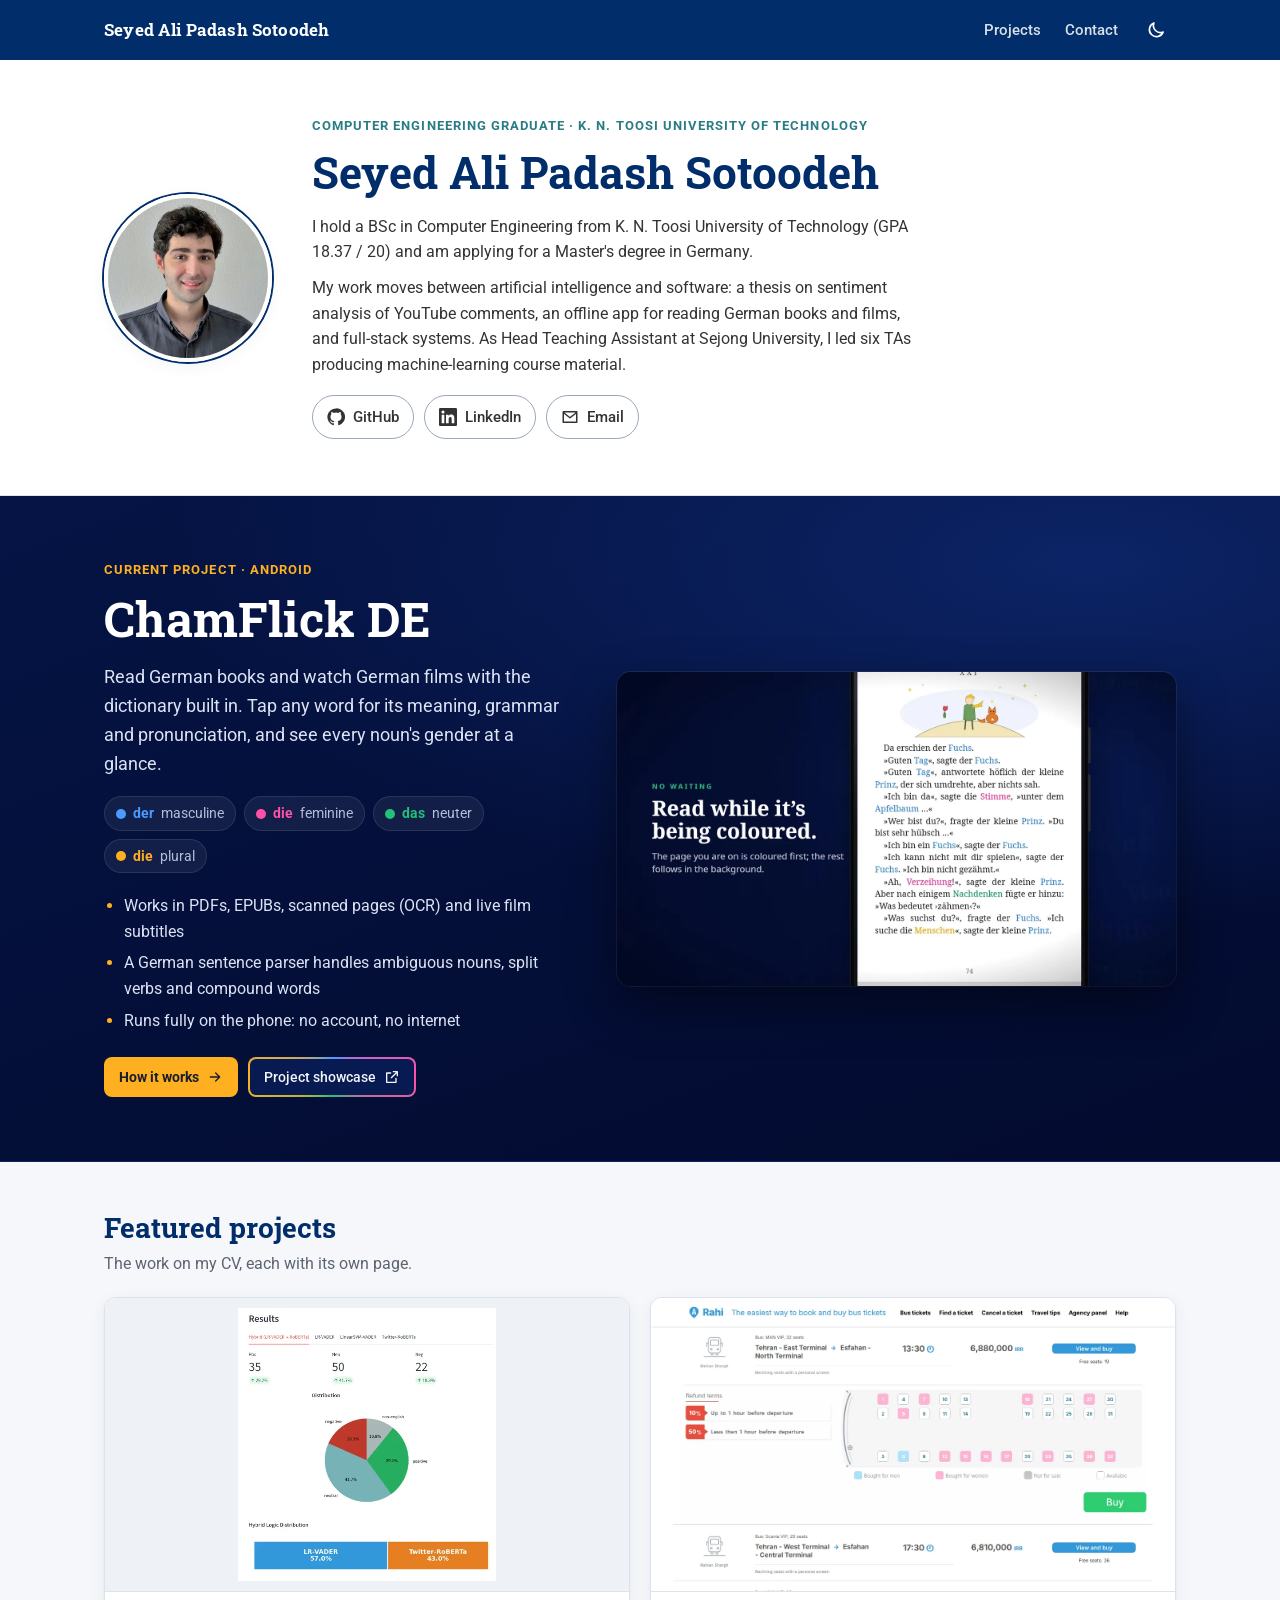
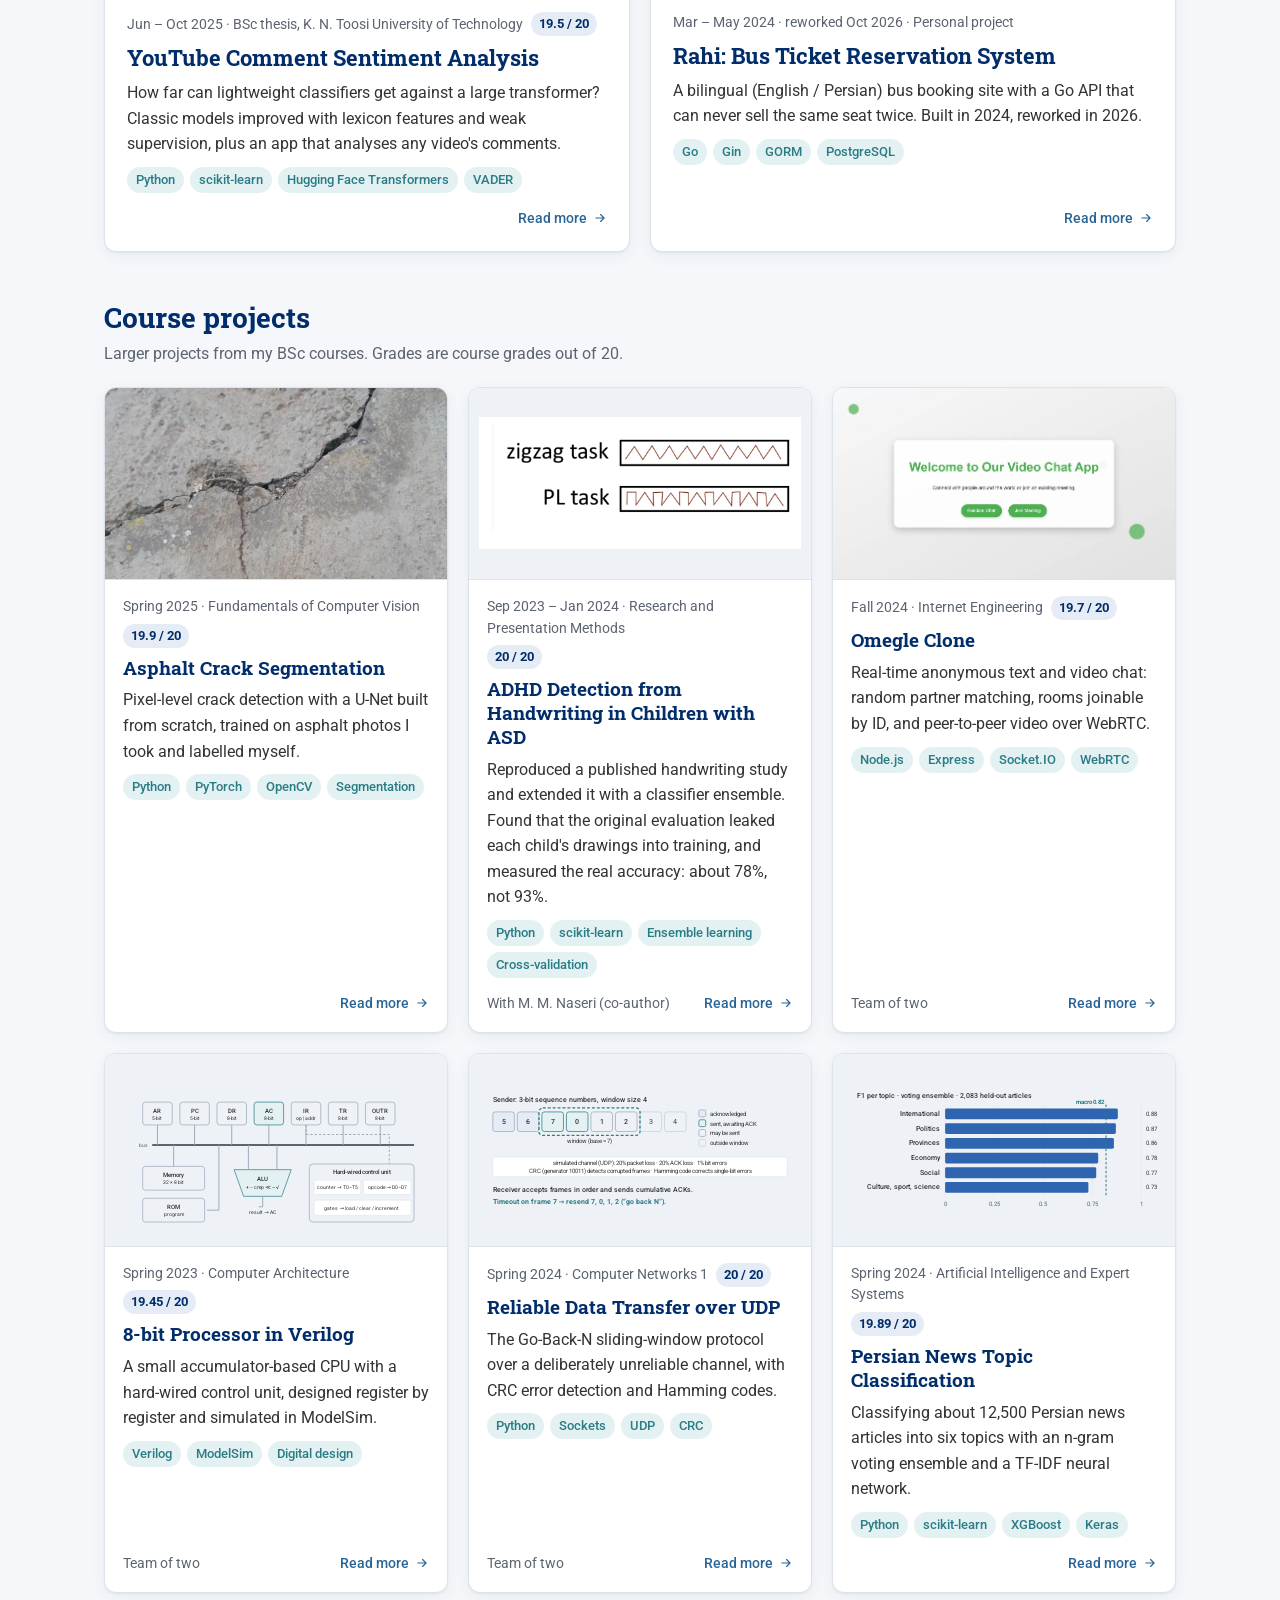
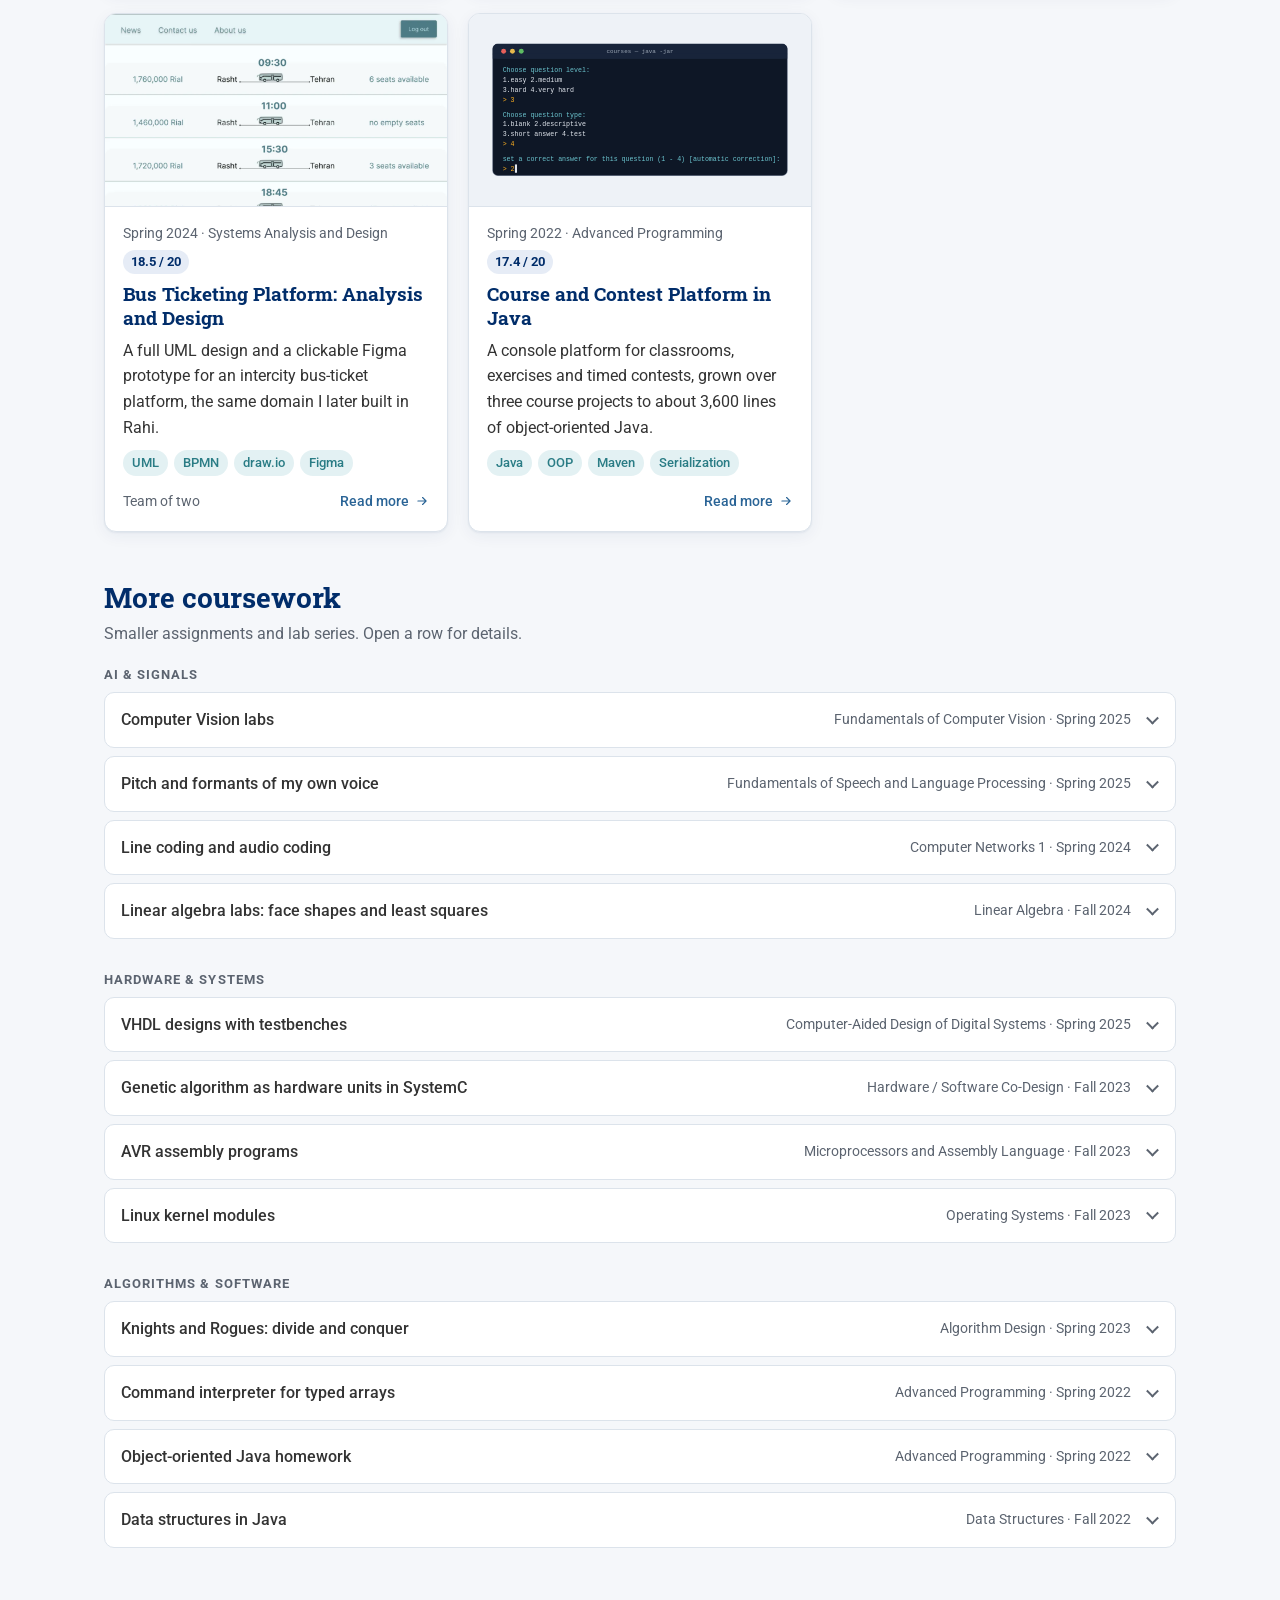
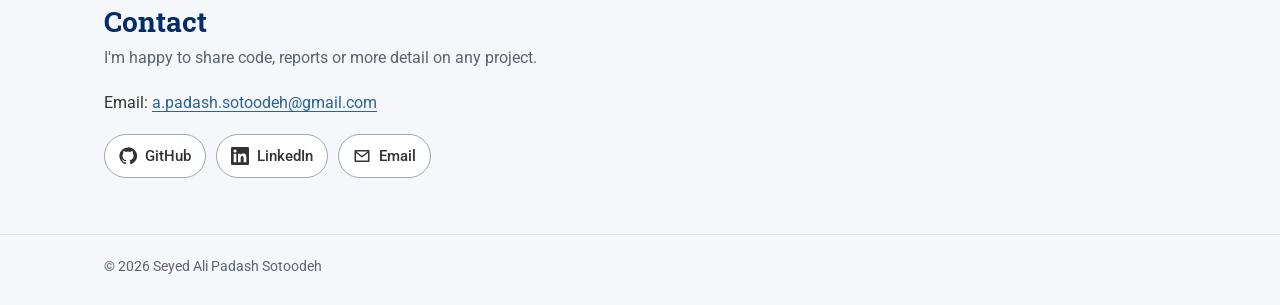
==== index.html @ 2b4bd5b7 "Silk showcase button; no grades in coursework list" ====
<!doctype html>
<html lang="en">
<head>
<meta charset="utf-8">
<meta name="viewport" content="width=device-width, initial-scale=1">
<title>Seyed Ali Padash Sotoodeh · Projects</title>
<meta name="description" content="Projects of Seyed Ali Padash Sotoodeh, Computer Engineering graduate of K. N. Toosi University of Technology: machine learning, NLP, computer vision, software and hardware design.">
<meta name="author" content="Seyed Ali Padash Sotoodeh">
<meta property="og:title" content="Seyed Ali Padash Sotoodeh · Projects">
<meta property="og:description" content="Projects of Seyed Ali Padash Sotoodeh, Computer Engineering graduate of K. N. Toosi University of Technology: machine learning, NLP, computer vision, software and hardware design.">
<meta property="og:type" content="website">
<meta property="og:url" content="https://ali-padash.github.io/">
<link rel="canonical" href="https://ali-padash.github.io/">
<link rel="icon" href="data:image/svg+xml,%3Csvg xmlns='http://www.w3.org/2000/svg' viewBox='0 0 64 64'%3E%3Crect width='64' height='64' rx='14' fill='%23012D6A'/%3E%3Ctext x='32' y='42' font-family='Georgia,serif' font-size='28' font-weight='700' fill='white' text-anchor='middle'%3EAP%3C/text%3E%3C/svg%3E">
<meta name="color-scheme" content="light dark">
<script>try{var t=localStorage.getItem('theme');if(t==='light'||t==='dark')document.documentElement.dataset.theme=t;}catch(e){}</script>
<link rel="preconnect" href="https://fonts.googleapis.com">
<link rel="preconnect" href="https://fonts.gstatic.com" crossorigin>
<link rel="stylesheet" href="https://fonts.googleapis.com/css2?family=Roboto:ital,wght@0,400;0,500;0,700;1,400&family=Roboto+Slab:wght@500;700&display=swap">
<link rel="stylesheet" href="style.css">
</head>
<body>
<a class="skip" href="#main">Skip to content</a><header class="topbar">
  <div class="wrap topbar-inner">
    <a class="brand" href="index.html"><span class="brand-full">Seyed Ali Padash Sotoodeh</span><span class="brand-short">Padash Sotoodeh</span></a>
    <nav class="topnav" aria-label="Main">
      <a href="index.html#projects">Projects</a>
      <a href="index.html#contact">Contact</a>
    </nav>
    <button class="theme-toggle" type="button" aria-label="Switch between light and dark theme"><svg class="i-sun" viewBox="0 0 24 24" aria-hidden="true"><g fill="none" stroke="currentColor" stroke-width="2" stroke-linecap="round"><circle cx="12" cy="12" r="4.5"/><path d="M12 1.5v2.5M12 20v2.5M4.6 4.6l1.8 1.8M17.6 17.6l1.8 1.8M1.5 12H4M20 12h2.5M4.6 19.4l1.8-1.8M17.6 6.4l1.8-1.8"/></g></svg><svg class="i-moon" viewBox="0 0 24 24" aria-hidden="true"><path fill="none" stroke="currentColor" stroke-width="2" stroke-linejoin="round" d="M20.5 14.5A8.5 8.5 0 0 1 9.5 3.5a8.5 8.5 0 1 0 11 11Z"/></svg></button>
    
  </div>
</header>
<main id="main">
  <section class="intro">
    <div class="wrap intro-inner">
      <img class="avatar" src="img/photo.webp" alt="Portrait of Seyed Ali Padash Sotoodeh" width="168" height="168">
      <div class="intro-text">
        <p class="eyebrow">Computer Engineering graduate · K. N. Toosi University of Technology</p>
        <h1>Seyed Ali Padash Sotoodeh</h1>
        <div class="about"><p>I hold a BSc in Computer Engineering from K. N. Toosi University of Technology (GPA 18.37 / 20) and am applying for a Master's degree in Germany.</p><p>My work moves between artificial intelligence and software: a thesis on sentiment analysis of YouTube comments, an offline app for reading German books and films, and full-stack systems. As Head Teaching Assistant at Sejong University, I led six TAs producing machine-learning course material.</p></div>
        <ul class="links">
        <li><a href="https://github.com/ali-padash" rel="me"><svg viewBox="0 0 24 24" aria-hidden="true"><path fill="currentColor" d="M12 .5a11.5 11.5 0 0 0-3.64 22.41c.58.1.79-.25.79-.56v-2c-3.2.7-3.88-1.37-3.88-1.37-.53-1.33-1.28-1.69-1.28-1.69-1.05-.71.08-.7.08-.7 1.16.08 1.77 1.19 1.77 1.19 1.03 1.77 2.7 1.26 3.36.96.1-.75.4-1.26.73-1.55-2.56-.29-5.25-1.28-5.25-5.68 0-1.26.45-2.28 1.19-3.09-.12-.29-.52-1.46.11-3.05 0 0 .97-.31 3.17 1.18a11 11 0 0 1 5.77 0c2.2-1.49 3.17-1.18 3.17-1.18.63 1.59.23 2.76.11 3.05.74.81 1.19 1.83 1.19 3.09 0 4.41-2.7 5.38-5.27 5.67.41.36.78 1.06.78 2.14v3.17c0 .31.21.67.8.56A11.5 11.5 0 0 0 12 .5Z"/></svg><span>GitHub</span></a></li>
        <li><a href="https://www.linkedin.com/in/alipadash/" rel="me"><svg viewBox="0 0 24 24" aria-hidden="true"><path fill="currentColor" d="M20.45 20.45h-3.56v-5.57c0-1.33-.02-3.04-1.85-3.04-1.86 0-2.14 1.45-2.14 2.94v5.67H9.34V9h3.42v1.56h.05c.48-.9 1.64-1.85 3.37-1.85 3.6 0 4.27 2.37 4.27 5.46v6.28ZM5.34 7.43a2.06 2.06 0 1 1 0-4.13 2.06 2.06 0 0 1 0 4.13ZM7.12 20.45H3.56V9h3.56v11.45ZM22.22 0H1.77C.79 0 0 .77 0 1.73v20.54C0 23.23.79 24 1.77 24h20.45c.98 0 1.78-.77 1.78-1.73V1.73C24 .77 23.2 0 22.22 0Z"/></svg><span>LinkedIn</span></a></li>
        <li><a class="js-email" href="#contact" data-u="a.padash.sotoodeh" data-d="gmail.com"><svg viewBox="0 0 24 24" aria-hidden="true"><path fill="none" stroke="currentColor" stroke-width="2" stroke-linecap="round" stroke-linejoin="round" d="M3 5h18v14H3z M3 6l9 7 9-7"/></svg><span>Email</span></a></li>
      </ul>
      </div>
    </div>
  </section>

  <section id="projects" class="spotlight" aria-labelledby="spotlight-title">
    <div class="wrap spotlight-inner">
      <div class="spotlight-text">
        <p class="eyebrow">Current project · Android</p>
        <h2 id="spotlight-title">ChamFlick DE</h2>
        <p class="spotlight-pitch">Read German books and watch German films with the dictionary built in. Tap any word for its meaning, grammar and pronunciation, and see every noun's gender at a glance.</p>
        <ul class="gender-legend" aria-label="Noun colours"><li class="g-0"><span class="g-dot"></span><b>der</b> masculine</li><li class="g-1"><span class="g-dot"></span><b>die</b> feminine</li><li class="g-2"><span class="g-dot"></span><b>das</b> neuter</li><li class="g-3"><span class="g-dot"></span><b>die</b> plural</li></ul>
        <ul class="spotlight-points"><li>Works in PDFs, EPUBs, scanned pages (OCR) and live film subtitles</li><li>A German sentence parser handles ambiguous nouns, split verbs and compound words</li><li>Runs fully on the phone: no account, no internet</li></ul>
        <div class="spotlight-actions">
          <a class="btn btn-primary" href="projects/chamflick.html">How it works <svg viewBox="0 0 24 24" aria-hidden="true"><path fill="none" stroke="currentColor" stroke-width="2" stroke-linecap="round" stroke-linejoin="round" d="M5 12h14m-6-6 6 6-6 6"/></svg></a>
          <a class="btn btn-silk" href="https://ali-padash.github.io/chamflick-showcase/" target="_blank" rel="noopener">Project showcase <svg viewBox="0 0 24 24" aria-hidden="true"><path fill="none" stroke="currentColor" stroke-width="2" stroke-linecap="round" stroke-linejoin="round" d="M14 4h6v6m0-6-9 9M18 14v6H4V6h6"/></svg></a>
        </div>
      </div>
      <a class="spotlight-media" href="projects/chamflick.html" tabindex="-1" aria-hidden="true">
        <img src="img/chamflick/reading.webp" alt="A page of Der kleine Prinz with its nouns in blue, pink, green and orange" width="1400" height="788" decoding="async">
      </a>
    </div>
  </section>

  <section class="wrap section">
    <header class="section-head">
      <h2>Featured projects</h2>
      <p>The work on my CV, each with its own page.</p>
    </header>
    <div class="grid grid-t1"><article class="card card-t1">
  <a class="card-link" href="projects/thesis-sentiment.html" aria-label="YouTube Comment Sentiment Analysis: read more"></a>
  <div class="card-media media-contain"><img src="img/thesis-sentiment/output3.webp" alt="Results tab of the app with sentiment counts and a pie chart of the distribution" loading="lazy" decoding="async"></div>
  <div class="card-body">
    <p class="card-meta">Jun – Oct 2025 · BSc thesis, K. N. Toosi University of Technology <span class="grade" title="Thesis grade">19.5 / 20</span></p>
    <h3 class="card-title">YouTube Comment Sentiment Analysis</h3>
    <p class="card-summary">How far can lightweight classifiers get against a large transformer? Classic models improved with lexicon features and weak supervision, plus an app that analyses any video's comments.</p>
    <ul class="tags"><li>Python</li><li>scikit-learn</li><li>Hugging Face Transformers</li><li>VADER</li></ul>
    <p class="card-foot"><span class="more">Read more <svg viewBox="0 0 24 24" aria-hidden="true"><path fill="none" stroke="currentColor" stroke-width="2" stroke-linecap="round" stroke-linejoin="round" d="M5 12h14m-6-6 6 6-6 6"/></svg></span></p>
  </div>
</article><article class="card card-t1">
  <a class="card-link" href="projects/rahi.html" aria-label="Rahi: Bus Ticket Reservation System: read more"></a>
  <div class="card-media"><img src="img/rahi/results-en.webp" alt="Search results with the seat map of one trip opened" loading="lazy" decoding="async"></div>
  <div class="card-body">
    <p class="card-meta">Mar – May 2024 · reworked Oct 2026 · Personal project </p>
    <h3 class="card-title">Rahi: Bus Ticket Reservation System</h3>
    <p class="card-summary">A bilingual (English / Persian) bus booking site with a Go API that can never sell the same seat twice. Built in 2024, reworked in 2026.</p>
    <ul class="tags"><li>Go</li><li>Gin</li><li>GORM</li><li>PostgreSQL</li></ul>
    <p class="card-foot"><span class="more">Read more <svg viewBox="0 0 24 24" aria-hidden="true"><path fill="none" stroke="currentColor" stroke-width="2" stroke-linecap="round" stroke-linejoin="round" d="M5 12h14m-6-6 6 6-6 6"/></svg></span></p>
  </div>
</article></div>
  </section>

  <section class="wrap section">
    <header class="section-head">
      <h2>Course projects</h2>
      <p>Larger projects from my BSc courses. Grades are course grades out of 20.</p>
    </header>
    <div class="grid grid-t2"><article class="card card-t2">
  <a class="card-link" href="projects/crack-segmentation.html" aria-label="Asphalt Crack Segmentation: read more"></a>
  <div class="card-media"><img src="img/crack-segmentation/asphalt-3.webp" alt="Photo of a wide crack running across asphalt" loading="lazy" decoding="async" style="object-position:center"></div>
  <div class="card-body">
    <p class="card-meta">Spring 2025 · Fundamentals of Computer Vision <span class="grade" title="Course grade">19.9 / 20</span></p>
    <h3 class="card-title">Asphalt Crack Segmentation</h3>
    <p class="card-summary">Pixel-level crack detection with a U-Net built from scratch, trained on asphalt photos I took and labelled myself.</p>
    <ul class="tags"><li>Python</li><li>PyTorch</li><li>OpenCV</li><li>Segmentation</li></ul>
    <p class="card-foot"><span class="more">Read more <svg viewBox="0 0 24 24" aria-hidden="true"><path fill="none" stroke="currentColor" stroke-width="2" stroke-linecap="round" stroke-linejoin="round" d="M5 12h14m-6-6 6 6-6 6"/></svg></span></p>
  </div>
</article><article class="card card-t2">
  <a class="card-link" href="projects/adhd-handwriting.html" aria-label="ADHD Detection from Handwriting in Children with ASD: read more"></a>
  <div class="card-media media-contain"><img src="img/adhd-handwriting/tasks.webp" alt="Examples of the zigzag task and the periodic-line task" loading="lazy" decoding="async"></div>
  <div class="card-body">
    <p class="card-meta">Sep 2023 – Jan 2024 · Research and Presentation Methods <span class="grade" title="Course grade">20 / 20</span></p>
    <h3 class="card-title">ADHD Detection from Handwriting in Children with ASD</h3>
    <p class="card-summary">Reproduced a published handwriting study and extended it with a classifier ensemble. Found that the original evaluation leaked each child's drawings into training, and measured the real accuracy: about 78%, not 93%.</p>
    <ul class="tags"><li>Python</li><li>scikit-learn</li><li>Ensemble learning</li><li>Cross-validation</li></ul>
    <p class="card-foot"><span class="team">With M. M. Naseri (co-author)</span><span class="more">Read more <svg viewBox="0 0 24 24" aria-hidden="true"><path fill="none" stroke="currentColor" stroke-width="2" stroke-linecap="round" stroke-linejoin="round" d="M5 12h14m-6-6 6 6-6 6"/></svg></span></p>
  </div>
</article><article class="card card-t2">
  <a class="card-link" href="projects/omegle-clone.html" aria-label="Omegle Clone: read more"></a>
  <div class="card-media"><img src="img/omegle-clone/firstlook.webp" alt="Welcome screen of the video chat app with buttons to start or join a meeting" loading="lazy" decoding="async"></div>
  <div class="card-body">
    <p class="card-meta">Fall 2024 · Internet Engineering <span class="grade" title="Course grade">19.7 / 20</span></p>
    <h3 class="card-title">Omegle Clone</h3>
    <p class="card-summary">Real-time anonymous text and video chat: random partner matching, rooms joinable by ID, and peer-to-peer video over WebRTC.</p>
    <ul class="tags"><li>Node.js</li><li>Express</li><li>Socket.IO</li><li>WebRTC</li></ul>
    <p class="card-foot"><span class="team">Team of two</span><span class="more">Read more <svg viewBox="0 0 24 24" aria-hidden="true"><path fill="none" stroke="currentColor" stroke-width="2" stroke-linecap="round" stroke-linejoin="round" d="M5 12h14m-6-6 6 6-6 6"/></svg></span></p>
  </div>
</article><article class="card card-t2">
  <a class="card-link" href="projects/verilog-cpu.html" aria-label="8-bit Processor in Verilog: read more"></a>
  <div class="card-media media-diagram" aria-hidden="true"><svg viewBox="0 0 640 360" xmlns="http://www.w3.org/2000/svg" class="diagram" role="img" aria-labelledby="cpu-t">
  <title id="cpu-t">Datapath of the 8-bit processor: registers on a shared bus, memory and ROM, ALU, and a hard-wired control unit</title>
  <!-- common bus -->
  <line class="d-wire d-strong" x1="60" y1="170" x2="610" y2="170"/>
  <text class="d-small d-muted" x="52" y="174" text-anchor="end">bus</text>
  <!-- registers -->
  <g class="d-regs">
    <rect class="d-box" x="40"  y="80" width="62" height="48" rx="6"/><text class="d-label" x="71"  y="102" text-anchor="middle">AR</text><text class="d-small" x="71"  y="118" text-anchor="middle">5-bit</text>
    <rect class="d-box" x="118" y="80" width="62" height="48" rx="6"/><text class="d-label" x="149" y="102" text-anchor="middle">PC</text><text class="d-small" x="149" y="118" text-anchor="middle">5-bit</text>
    <rect class="d-box" x="196" y="80" width="62" height="48" rx="6"/><text class="d-label" x="227" y="102" text-anchor="middle">DR</text><text class="d-small" x="227" y="118" text-anchor="middle">8-bit</text>
    <rect class="d-box d-accent" x="274" y="80" width="62" height="48" rx="6"/><text class="d-label" x="305" y="102" text-anchor="middle">AC</text><text class="d-small" x="305" y="118" text-anchor="middle">8-bit</text>
    <rect class="d-box" x="352" y="80" width="62" height="48" rx="6"/><text class="d-label" x="383" y="102" text-anchor="middle">IR</text><text class="d-small" x="383" y="118" text-anchor="middle">op | addr</text>
    <rect class="d-box" x="430" y="80" width="62" height="48" rx="6"/><text class="d-label" x="461" y="102" text-anchor="middle">TR</text><text class="d-small" x="461" y="118" text-anchor="middle">8-bit</text>
    <rect class="d-box" x="508" y="80" width="62" height="48" rx="6"/><text class="d-label" x="539" y="102" text-anchor="middle">OUTR</text><text class="d-small" x="539" y="118" text-anchor="middle">8-bit</text>
  </g>
  <g class="d-wire">
    <line x1="71" y1="128" x2="71" y2="170"/><line x1="149" y1="128" x2="149" y2="170"/><line x1="227" y1="128" x2="227" y2="170"/>
    <line x1="305" y1="128" x2="305" y2="170"/><line x1="383" y1="128" x2="383" y2="170"/><line x1="461" y1="128" x2="461" y2="170"/>
    <line x1="539" y1="128" x2="539" y2="170"/>
  </g>
  <!-- memory and ROM -->
  <rect class="d-box" x="40" y="215" width="130" height="50" rx="6"/>
  <text class="d-label" x="105" y="237" text-anchor="middle">Memory</text><text class="d-small" x="105" y="253" text-anchor="middle">32 × 8 bit</text>
  <rect class="d-box" x="40" y="282" width="130" height="50" rx="6"/>
  <text class="d-label" x="105" y="304" text-anchor="middle">ROM</text><text class="d-small" x="105" y="320" text-anchor="middle">program</text>
  <line class="d-wire" x1="105" y1="170" x2="105" y2="215"/>
  <line class="d-wire" x1="175" y1="307" x2="200" y2="307"/><line class="d-wire" x1="200" y1="307" x2="200" y2="170"/>
  <!-- ALU -->
  <path class="d-box d-accent" d="M232 222 h120 l-20 56 h-80 z"/>
  <text class="d-label" x="292" y="246" text-anchor="middle">ALU</text>
  <text class="d-small" x="292" y="262" text-anchor="middle">+ − cmp ≪ ¬ √</text>
  <line class="d-wire" x1="262" y1="170" x2="262" y2="222"/><line class="d-wire" x1="322" y1="170" x2="322" y2="222"/>
  <path class="d-wire" d="M292 278 v22 h-8"/>
  <text class="d-small" x="292" y="316" text-anchor="middle">result → AC</text>
  <!-- control unit -->
  <rect class="d-box" x="390" y="210" width="220" height="122" rx="8"/>
  <text class="d-label" x="500" y="231" text-anchor="middle">Hard-wired control unit</text>
  <rect class="d-chip" x="400" y="244" width="98" height="30" rx="4"/><text class="d-small" x="449" y="263" text-anchor="middle">counter → T0–T5</text>
  <rect class="d-chip" x="504" y="244" width="100" height="30" rx="4"/><text class="d-small" x="554" y="263" text-anchor="middle">opcode → D0–D7</text>
  <rect class="d-chip" x="400" y="286" width="204" height="32" rx="4"/><text class="d-small" x="500" y="306" text-anchor="middle">gates → load / clear / increment</text>
  <line class="d-wire d-dash" x1="383" y1="128" x2="383" y2="148"/><path class="d-wire d-dash" d="M383 148 h175 v62"/>
</svg>
</div>
  <div class="card-body">
    <p class="card-meta">Spring 2023 · Computer Architecture <span class="grade" title="Course grade">19.45 / 20</span></p>
    <h3 class="card-title">8-bit Processor in Verilog</h3>
    <p class="card-summary">A small accumulator-based CPU with a hard-wired control unit, designed register by register and simulated in ModelSim.</p>
    <ul class="tags"><li>Verilog</li><li>ModelSim</li><li>Digital design</li></ul>
    <p class="card-foot"><span class="team">Team of two</span><span class="more">Read more <svg viewBox="0 0 24 24" aria-hidden="true"><path fill="none" stroke="currentColor" stroke-width="2" stroke-linecap="round" stroke-linejoin="round" d="M5 12h14m-6-6 6 6-6 6"/></svg></span></p>
  </div>
</article><article class="card card-t2">
  <a class="card-link" href="projects/go-back-n.html" aria-label="Reliable Data Transfer over UDP: read more"></a>
  <div class="card-media media-diagram" aria-hidden="true"><svg viewBox="0 0 640 250" xmlns="http://www.w3.org/2000/svg" class="diagram" role="img" aria-labelledby="gbn-t">
  <title id="gbn-t">Go-Back-N sender window: 3-bit sequence numbers, a window of four frames, and resending the whole window on timeout</title>
  <text class="d-label" x="20" y="28">Sender: 3-bit sequence numbers, window size 4</text>
  <g>
    <rect class="d-box d-done" x="20"  y="48" width="44" height="40" rx="5"/><text class="d-label" x="42"  y="73" text-anchor="middle">5</text>
    <rect class="d-box d-done" x="70"  y="48" width="44" height="40" rx="5"/><text class="d-label" x="92"  y="73" text-anchor="middle">6</text>
    <rect class="d-box d-accent" x="120" y="48" width="44" height="40" rx="5"/><text class="d-label" x="142" y="73" text-anchor="middle">7</text>
    <rect class="d-box d-accent" x="170" y="48" width="44" height="40" rx="5"/><text class="d-label" x="192" y="73" text-anchor="middle">0</text>
    <rect class="d-box" x="220" y="48" width="44" height="40" rx="5"/><text class="d-label" x="242" y="73" text-anchor="middle">1</text>
    <rect class="d-box" x="270" y="48" width="44" height="40" rx="5"/><text class="d-label" x="292" y="73" text-anchor="middle">2</text>
    <rect class="d-box d-faint" x="320" y="48" width="44" height="40" rx="5"/><text class="d-label d-muted" x="342" y="73" text-anchor="middle">3</text>
    <rect class="d-box d-faint" x="370" y="48" width="44" height="40" rx="5"/><text class="d-label d-muted" x="392" y="73" text-anchor="middle">4</text>
  </g>
  <rect class="d-window" x="114" y="40" width="206" height="56" rx="8"/>
  <text class="d-small" x="217" y="112" text-anchor="middle">window (base = 7)</text>
  <g class="d-legend">
    <rect class="d-box d-done" x="440" y="44" width="14" height="14" rx="3"/><text class="d-small" x="462" y="56">acknowledged</text>
    <rect class="d-box d-accent" x="440" y="64" width="14" height="14" rx="3"/><text class="d-small" x="462" y="76">sent, awaiting ACK</text>
    <rect class="d-box" x="440" y="84" width="14" height="14" rx="3"/><text class="d-small" x="462" y="96">may be sent</text>
    <rect class="d-box d-faint" x="440" y="104" width="14" height="14" rx="3"/><text class="d-small" x="462" y="116">outside window</text>
  </g>
  <!-- channel -->
  <rect class="d-chip" x="20" y="140" width="600" height="40" rx="6"/>
  <text class="d-small" x="320" y="157" text-anchor="middle">simulated channel (UDP): 20% packet loss · 20% ACK loss · 1% bit errors</text>
  <text class="d-small" x="320" y="172" text-anchor="middle">CRC (generator 10011) detects corrupted frames · Hamming code corrects single-bit errors</text>
  <text class="d-label" x="20" y="212">Receiver accepts frames in order and sends cumulative ACKs.</text>
  <text class="d-label d-accent-text" x="20" y="236">Timeout on frame 7 → resend 7, 0, 1, 2 (“go back N”).</text>
</svg>
</div>
  <div class="card-body">
    <p class="card-meta">Spring 2024 · Computer Networks 1 <span class="grade" title="Course grade">20 / 20</span></p>
    <h3 class="card-title">Reliable Data Transfer over UDP</h3>
    <p class="card-summary">The Go-Back-N sliding-window protocol over a deliberately unreliable channel, with CRC error detection and Hamming codes.</p>
    <ul class="tags"><li>Python</li><li>Sockets</li><li>UDP</li><li>CRC</li></ul>
    <p class="card-foot"><span class="team">Team of two</span><span class="more">Read more <svg viewBox="0 0 24 24" aria-hidden="true"><path fill="none" stroke="currentColor" stroke-width="2" stroke-linecap="round" stroke-linejoin="round" d="M5 12h14m-6-6 6 6-6 6"/></svg></span></p>
  </div>
</article><article class="card card-t2">
  <a class="card-link" href="projects/news-classification.html" aria-label="Persian News Topic Classification: read more"></a>
  <div class="card-media media-diagram" aria-hidden="true"><svg viewBox="0 0 640 260" xmlns="http://www.w3.org/2000/svg" class="diagram" role="img" aria-labelledby="f1-t">
  <title id="f1-t">Per-topic F1 scores of the voting ensemble on 2,083 held-out articles: international 0.88, politics 0.87, provinces 0.86, economy 0.78, social 0.77, culture, sport and science 0.73; macro average 0.82</title>
  <text class="d-label" x="20" y="24">F1 per topic · voting ensemble · 2,083 held-out articles</text>
  <!-- scale: 0 → x=200, 1.0 → x=600 (400 px) -->
  <g class="d-grid">
    <line x1="200" y1="40" x2="200" y2="226"/><line x1="300" y1="40" x2="300" y2="226"/>
    <line x1="400" y1="40" x2="400" y2="226"/><line x1="500" y1="40" x2="500" y2="226"/>
    <line x1="600" y1="40" x2="600" y2="226"/>
  </g>
  <g class="d-small d-muted">
    <text x="200" y="244" text-anchor="middle">0</text><text x="300" y="244" text-anchor="middle">0.25</text>
    <text x="400" y="244" text-anchor="middle">0.5</text><text x="500" y="244" text-anchor="middle">0.75</text>
    <text x="600" y="244" text-anchor="middle">1</text>
  </g>
  <g class="d-bars">
    <text class="d-label" x="190" y="61" text-anchor="end">International</text><rect class="d-bar" x="200" y="46" width="352" height="22" rx="3"/><text class="d-small" x="632" y="61" text-anchor="end">0.88</text>
    <text class="d-label" x="190" y="91" text-anchor="end">Politics</text><rect class="d-bar" x="200" y="76" width="348" height="22" rx="3"/><text class="d-small" x="632" y="91" text-anchor="end">0.87</text>
    <text class="d-label" x="190" y="121" text-anchor="end">Provinces</text><rect class="d-bar" x="200" y="106" width="344" height="22" rx="3"/><text class="d-small" x="632" y="121" text-anchor="end">0.86</text>
    <text class="d-label" x="190" y="151" text-anchor="end">Economy</text><rect class="d-bar" x="200" y="136" width="312" height="22" rx="3"/><text class="d-small" x="632" y="151" text-anchor="end">0.78</text>
    <text class="d-label" x="190" y="181" text-anchor="end">Social</text><rect class="d-bar" x="200" y="166" width="308" height="22" rx="3"/><text class="d-small" x="632" y="181" text-anchor="end">0.77</text>
    <text class="d-label" x="190" y="211" text-anchor="end">Culture, sport, science</text><rect class="d-bar" x="200" y="196" width="292" height="22" rx="3"/><text class="d-small" x="632" y="211" text-anchor="end">0.73</text>
  </g>
  <line class="d-wire d-dash d-accent-line" x1="528" y1="38" x2="528" y2="226"/>
  <text class="d-small d-accent-text" x="524" y="36" text-anchor="end">macro 0.82</text>
</svg>
</div>
  <div class="card-body">
    <p class="card-meta">Spring 2024 · Artificial Intelligence and Expert Systems <span class="grade" title="Course grade">19.89 / 20</span></p>
    <h3 class="card-title">Persian News Topic Classification</h3>
    <p class="card-summary">Classifying about 12,500 Persian news articles into six topics with an n-gram voting ensemble and a TF-IDF neural network.</p>
    <ul class="tags"><li>Python</li><li>scikit-learn</li><li>XGBoost</li><li>Keras</li></ul>
    <p class="card-foot"><span class="more">Read more <svg viewBox="0 0 24 24" aria-hidden="true"><path fill="none" stroke="currentColor" stroke-width="2" stroke-linecap="round" stroke-linejoin="round" d="M5 12h14m-6-6 6 6-6 6"/></svg></span></p>
  </div>
</article><article class="card card-t2">
  <a class="card-link" href="projects/bus-platform-design.html" aria-label="Bus Ticketing Platform: Analysis and Design: read more"></a>
  <div class="card-media"><img src="img/bus-platform-design/proto-results.webp" alt="Prototype screen listing trips from Rasht to Tehran with prices and free seats" loading="lazy" decoding="async"></div>
  <div class="card-body">
    <p class="card-meta">Spring 2024 · Systems Analysis and Design <span class="grade" title="Course grade">18.5 / 20</span></p>
    <h3 class="card-title">Bus Ticketing Platform: Analysis and Design</h3>
    <p class="card-summary">A full UML design and a clickable Figma prototype for an intercity bus-ticket platform, the same domain I later built in Rahi.</p>
    <ul class="tags"><li>UML</li><li>BPMN</li><li>draw.io</li><li>Figma</li></ul>
    <p class="card-foot"><span class="team">Team of two</span><span class="more">Read more <svg viewBox="0 0 24 24" aria-hidden="true"><path fill="none" stroke="currentColor" stroke-width="2" stroke-linecap="round" stroke-linejoin="round" d="M5 12h14m-6-6 6 6-6 6"/></svg></span></p>
  </div>
</article><article class="card card-t2">
  <a class="card-link" href="projects/course-platform.html" aria-label="Course and Contest Platform in Java: read more"></a>
  <div class="card-media media-diagram" aria-hidden="true"><svg viewBox="0 0 640 300" xmlns="http://www.w3.org/2000/svg" class="diagram" role="img" aria-labelledby="crs-t">
  <title id="crs-t">A terminal window showing prompts from the course platform: creating a question with a type, level and automatically corrected answer</title>
  <rect x="20" y="16" width="600" height="268" rx="10" fill="#0E1726" stroke="#24334D"/>
  <rect x="20" y="16" width="600" height="30" rx="10" fill="#18243A"/><rect x="20" y="36" width="600" height="10" fill="#18243A"/>
  <circle cx="42" cy="31" r="5" fill="#E8605A"/><circle cx="60" cy="31" r="5" fill="#E6B84C"/><circle cx="78" cy="31" r="5" fill="#5DBB63"/>
  <text x="320" y="35" text-anchor="middle" style="fill:#9BA6B4" font-size="12" font-family="Consolas, monospace">courses — java -jar</text>
  <g font-family="Consolas, 'Courier New', monospace" font-size="13.5">
    <text x="40" y="74" style="fill:#6CC5CF">Choose question level:</text>
    <text x="40" y="94" style="fill:#E2E7EE">1.easy 2.medium</text>
    <text x="40" y="114" style="fill:#E2E7EE">3.hard 4.very hard</text>
    <text x="40" y="134" style="fill:#FFB020">&gt; 3</text>
    <text x="40" y="164" style="fill:#6CC5CF">Choose question type:</text>
    <text x="40" y="184" style="fill:#E2E7EE">1.blank 2.descriptive</text>
    <text x="40" y="204" style="fill:#E2E7EE">3.short answer 4.test</text>
    <text x="40" y="224" style="fill:#FFB020">&gt; 4</text>
    <text x="40" y="254" style="fill:#6CC5CF">set a correct answer for this question (1 - 4) [automatic correction]:</text>
    <text x="40" y="274" style="fill:#FFB020">&gt; 2<tspan style="fill:#E2E7EE">▍</tspan></text>
  </g>
</svg>
</div>
  <div class="card-body">
    <p class="card-meta">Spring 2022 · Advanced Programming <span class="grade" title="Course grade">17.4 / 20</span></p>
    <h3 class="card-title">Course and Contest Platform in Java</h3>
    <p class="card-summary">A console platform for classrooms, exercises and timed contests, grown over three course projects to about 3,600 lines of object-oriented Java.</p>
    <ul class="tags"><li>Java</li><li>OOP</li><li>Maven</li><li>Serialization</li></ul>
    <p class="card-foot"><span class="more">Read more <svg viewBox="0 0 24 24" aria-hidden="true"><path fill="none" stroke="currentColor" stroke-width="2" stroke-linecap="round" stroke-linejoin="round" d="M5 12h14m-6-6 6 6-6 6"/></svg></span></p>
  </div>
</article></div>
  </section>

  <section class="wrap section">
    <header class="section-head">
      <h2>More coursework</h2>
      <p>Smaller assignments and lab series. Open a row for details.</p>
    </header>
    <div class="minor-list"><div class="minor-group"><h4 class="minor-area">AI &amp; signals</h4><details class="minor" id="cv-labs">
  <summary>
    <span class="minor-title">Computer Vision labs</span>
    <span class="minor-meta">Fundamentals of Computer Vision · Spring 2025</span>
  </summary>
  <div class="minor-body">
    <p>Thirteen weekly OpenCV labs: noise models and filtering, histograms and video, thresholding and morphology, template matching and edges, Hough transforms, geometric transformations, Harris and multiscale corners, SIFT matching and RANSAC alignment, and linear and logistic regression from scratch.</p>
    <ul class="tags"><li>Python</li><li>OpenCV</li><li>NumPy</li></ul>
  </div>
</details><details class="minor" id="speech-cepstrum">
  <summary>
    <span class="minor-title">Pitch and formants of my own voice</span>
    <span class="minor-meta">Fundamentals of Speech and Language Processing · Spring 2025</span>
  </summary>
  <div class="minor-body">
    <p>I recorded a Persian sentence from Rabiner's speech-processing book in my own voice and wrote MATLAB code that extracts the pitch contour and the formants frame by frame using cepstral analysis.</p>
    <ul class="tags"><li>MATLAB</li><li>Speech processing</li></ul>
  </div>
</details><details class="minor" id="signal-audio-coding">
  <summary>
    <span class="minor-title">Line coding and audio coding</span>
    <span class="minor-meta">Computer Networks 1 · Spring 2024</span>
  </summary>
  <div class="minor-body">
    <p>Two signal-level projects. First, a bit stream sent as a polar signal through a channel with Gaussian noise, sampled at the middle of each bit, with the bit-error rate measured against signal voltage. Second, a recorded voice processed with amplification, μ-law and A-law companding, PCM and delta modulation.</p>
    <ul class="tags"><li>Python</li><li>NumPy</li><li>Matplotlib</li></ul>
  </div>
</details><details class="minor" id="linear-algebra-labs">
  <summary>
    <span class="minor-title">Linear algebra labs: face shapes and least squares</span>
    <span class="minor-meta">Linear Algebra · Fall 2024</span>
  </summary>
  <div class="minor-body">
    <p>Python labs applying linear algebra: images as matrices, solving systems and least squares on noisy measurements, and face-landmark analysis. Faces were aligned to a neutral face with affine registration, then SVD / PCA found the main modes of face-shape variation, animated one mode at a time.</p>
    <ul class="tags"><li>Python</li><li>NumPy</li><li>SVD</li><li>PCA</li></ul>
  </div>
</details></div><div class="minor-group"><h4 class="minor-area">Hardware &amp; systems</h4><details class="minor" id="vhdl-designs">
  <summary>
    <span class="minor-title">VHDL designs with testbenches</span>
    <span class="minor-meta">Computer-Aided Design of Digital Systems · Spring 2025</span>
  </summary>
  <div class="minor-body">
    <p>VHDL designs simulated in ModelSim with their own testbenches, including a calculator that takes four 8-bit inputs and computes sums, means and variances of the odd and even values, and a counter.</p>
    <ul class="tags"><li>VHDL</li><li>ModelSim</li><li>FPGA</li></ul>
  </div>
</details><details class="minor" id="systemc-genetic">
  <summary>
    <span class="minor-title">Genetic algorithm as hardware units in SystemC</span>
    <span class="minor-meta">Hardware / Software Co-Design · Fall 2023</span>
  </summary>
  <div class="minor-body">
    <p>A genetic algorithm for a knapsack-style problem modelled in SystemC / C++ as separate hardware units: value and weight calculation, fitness evaluation, selection, crossover, mutation and population repair.</p>
    <ul class="tags"><li>SystemC</li><li>C++</li></ul>
  </div>
</details><details class="minor" id="avr-assembly">
  <summary>
    <span class="minor-title">AVR assembly programs</span>
    <span class="minor-meta">Microprocessors and Assembly Language · Fall 2023</span>
  </summary>
  <div class="minor-body">
    <p>Assembly programs for AVR microcontrollers, for example dividing a 16-bit number by an 8-bit number using only 8-bit registers.</p>
    <ul class="tags"><li>AVR</li><li>Assembly</li></ul>
  </div>
</details><details class="minor" id="kernel-modules">
  <summary>
    <span class="minor-title">Linux kernel modules</span>
    <span class="minor-meta">Operating Systems · Fall 2023</span>
  </summary>
  <div class="minor-body">
    <p>Loadable Linux kernel modules in C: load and unload hooks that log to the kernel log, and /proc entries that report the jiffies counter and the time elapsed since the module was loaded.</p>
    <ul class="tags"><li>C</li><li>Linux kernel</li></ul>
  </div>
</details></div><div class="minor-group"><h4 class="minor-area">Algorithms &amp; software</h4><details class="minor" id="knights-and-rogues">
  <summary>
    <span class="minor-title">Knights and Rogues: divide and conquer</span>
    <span class="minor-meta">Algorithm Design · Spring 2023</span>
  </summary>
  <div class="minor-body">
    <p>Among n knights, more than half are honest and the rest may answer anything. The task: identify the knights by asking them about each other. I designed a divide-and-conquer solution based on majority votes, implemented it in Python and explained it in a 10-page report.</p>
    <ul class="tags"><li>Python</li><li>Algorithms</li></ul>
  </div>
</details><details class="minor" id="array-interpreter">
  <summary>
    <span class="minor-title">Command interpreter for typed arrays</span>
    <span class="minor-meta">Advanced Programming · Spring 2022</span>
  </summary>
  <div class="minor-body">
    <p>The first Advanced Programming project: a console program that reads commands to declare arrays of integers, doubles, characters or strings, assign values, change single members and run operations on whole arrays.</p>
    <ul class="tags"><li>Java</li><li>Parsing</li></ul>
  </div>
</details><details class="minor" id="ap-homework">
  <summary>
    <span class="minor-title">Object-oriented Java homework</span>
    <span class="minor-meta">Advanced Programming · Spring 2022</span>
  </summary>
  <div class="minor-body">
    <p>Weekly assignments on object-oriented design: Death Arena (soldiers and guns with inheritance and a console graphics engine), a brick-breaker game model with several brick types, a hospital model, data-access objects that store people as JSON or plain text, and saving a binary search tree to a file.</p>
    <ul class="tags"><li>Java</li><li>OOP</li><li>Inheritance</li><li>File I/O</li></ul>
  </div>
</details><details class="minor" id="data-structures">
  <summary>
    <span class="minor-title">Data structures in Java</span>
    <span class="minor-meta">Data Structures · Fall 2022</span>
  </summary>
  <div class="minor-body">
    <p>Java assignments with written reports: converting infix and prefix expressions to postfix and evaluating them with stacks, a circular queue, and circular linked lists.</p>
    <ul class="tags"><li>Java</li></ul>
  </div>
</details></div></div>
  </section>

  <section id="contact" class="wrap section contact">
    <header class="section-head">
      <h2>Contact</h2>
      <p>I'm happy to share code, reports or more detail on any project.</p>
    </header>
    <p class="email-line">Email: <a class="js-email js-email-text" href="#contact" data-u="a.padash.sotoodeh" data-d="gmail.com">a.padash.sotoodeh [at] gmail [dot] com</a></p>
    <ul class="links">
        <li><a href="https://github.com/ali-padash" rel="me"><svg viewBox="0 0 24 24" aria-hidden="true"><path fill="currentColor" d="M12 .5a11.5 11.5 0 0 0-3.64 22.41c.58.1.79-.25.79-.56v-2c-3.2.7-3.88-1.37-3.88-1.37-.53-1.33-1.28-1.69-1.28-1.69-1.05-.71.08-.7.08-.7 1.16.08 1.77 1.19 1.77 1.19 1.03 1.77 2.7 1.26 3.36.96.1-.75.4-1.26.73-1.55-2.56-.29-5.25-1.28-5.25-5.68 0-1.26.45-2.28 1.19-3.09-.12-.29-.52-1.46.11-3.05 0 0 .97-.31 3.17 1.18a11 11 0 0 1 5.77 0c2.2-1.49 3.17-1.18 3.17-1.18.63 1.59.23 2.76.11 3.05.74.81 1.19 1.83 1.19 3.09 0 4.41-2.7 5.38-5.27 5.67.41.36.78 1.06.78 2.14v3.17c0 .31.21.67.8.56A11.5 11.5 0 0 0 12 .5Z"/></svg><span>GitHub</span></a></li>
        <li><a href="https://www.linkedin.com/in/alipadash/" rel="me"><svg viewBox="0 0 24 24" aria-hidden="true"><path fill="currentColor" d="M20.45 20.45h-3.56v-5.57c0-1.33-.02-3.04-1.85-3.04-1.86 0-2.14 1.45-2.14 2.94v5.67H9.34V9h3.42v1.56h.05c.48-.9 1.64-1.85 3.37-1.85 3.6 0 4.27 2.37 4.27 5.46v6.28ZM5.34 7.43a2.06 2.06 0 1 1 0-4.13 2.06 2.06 0 0 1 0 4.13ZM7.12 20.45H3.56V9h3.56v11.45ZM22.22 0H1.77C.79 0 0 .77 0 1.73v20.54C0 23.23.79 24 1.77 24h20.45c.98 0 1.78-.77 1.78-1.73V1.73C24 .77 23.2 0 22.22 0Z"/></svg><span>LinkedIn</span></a></li>
        <li><a class="js-email" href="#contact" data-u="a.padash.sotoodeh" data-d="gmail.com"><svg viewBox="0 0 24 24" aria-hidden="true"><path fill="none" stroke="currentColor" stroke-width="2" stroke-linecap="round" stroke-linejoin="round" d="M3 5h18v14H3z M3 6l9 7 9-7"/></svg><span>Email</span></a></li>
      </ul>
  </section>
</main>
<footer class="footer">
  <div class="wrap">© 2026 Seyed Ali Padash Sotoodeh</div>
</footer>
<script src="theme.js"></script>
</body>
</html>
---- style.css ----
/* Colours and fonts follow en.kntu.ac.ir: navy #012D6A, link blue, teal accent, Roboto / Roboto Slab.
   Link and teal are slightly darkened from KNTU's #337AB7 / #36939E so small text passes WCAG AA. */
:root {
  --navy: #012D6A;
  --heading: #012D6A;
  --text: #333333;
  --muted: #5C6470;
  --link: #2A6496;
  --accent: #2A7C85;
  --accent-soft: #E3F1F3;
  --grade-bg: #E6ECF6;
  --bg: #F5F7FA;
  --surface: #FFFFFF;
  --surface-2: #EEF2F7;
  --line: #DCE3EB;
  --line-strong: #9AA8B8;
  --chart: #2F65B0;
  --topbar-bg: #012D6A;
  --topbar-fg: #FFFFFF;
  --shadow: 0 1px 2px rgb(1 45 106 / 6%), 0 4px 16px rgb(1 45 106 / 6%);
  --shadow-hover: 0 2px 4px rgb(1 45 106 / 8%), 0 12px 28px rgb(1 45 106 / 12%);
  --radius: 12px;
  --font: "Roboto", system-ui, -apple-system, "Segoe UI", sans-serif;
  --font-head: "Roboto Slab", Georgia, serif;
  color-scheme: light;
}

@media (prefers-color-scheme: dark) {
  :root:not([data-theme="light"]) {
    --heading: #A9C7F2;
    --text: #E2E7EE;
    --muted: #9BA6B4;
    --link: #8DBBEE;
    --accent: #6CC5CF;
    --accent-soft: #15333A;
    --grade-bg: #1B2B47;
    --bg: #0A111E;
    --surface: #111A2B;
    --surface-2: #17233A;
    --line: #24334D;
    --line-strong: #4A5D7A;
    --chart: #6FA2E6;
    --topbar-bg: #061633;
    --shadow: 0 1px 2px rgb(0 0 0 / 30%);
    --shadow-hover: 0 8px 24px rgb(0 0 0 / 40%);
    color-scheme: dark;
  }
}

:root[data-theme="dark"] {
  --heading: #A9C7F2;
  --text: #E2E7EE;
  --muted: #9BA6B4;
  --link: #8DBBEE;
  --accent: #6CC5CF;
  --accent-soft: #15333A;
  --grade-bg: #1B2B47;
  --bg: #0A111E;
  --surface: #111A2B;
  --surface-2: #17233A;
  --line: #24334D;
  --line-strong: #4A5D7A;
  --chart: #6FA2E6;
  --topbar-bg: #061633;
  --shadow: 0 1px 2px rgb(0 0 0 / 30%);
  --shadow-hover: 0 8px 24px rgb(0 0 0 / 40%);
  color-scheme: dark;
}

*, *::before, *::after { box-sizing: border-box; }
html { -webkit-text-size-adjust: 100%; scroll-padding-top: 76px; }
body {
  margin: 0;
  background: var(--bg);
  color: var(--text);
  font: 400 16px/1.6 var(--font);
}
img { max-width: 100%; height: auto; display: block; }
a { color: var(--link); text-underline-offset: 3px; }
a:hover { text-decoration-thickness: 2px; }
:focus-visible { outline: 3px solid var(--accent); outline-offset: 2px; border-radius: 4px; }
h1, h2, h3, h4 { font-family: var(--font-head); color: var(--heading); line-height: 1.25; margin: 0; }
svg { width: 1em; height: 1em; flex: none; }

.wrap { max-width: 1120px; margin: 0 auto; padding: 0 16px; }
@media (min-width: 640px) { .wrap { padding: 0 24px; } }

.skip { position: absolute; left: -999px; top: 8px; background: var(--surface); padding: 8px 12px; z-index: 100; }
.skip:focus { left: 8px; }

/* ---------- Top bar ---------- */
.topbar {
  position: sticky; top: 0; z-index: 50;
  background: var(--topbar-bg); color: var(--topbar-fg);
  box-shadow: 0 1px 0 rgb(255 255 255 / 6%);
}
.topbar-inner { display: flex; align-items: center; gap: 8px; min-height: 60px; }
.brand {
  color: var(--topbar-fg); text-decoration: none;
  font: 700 17px/1.2 var(--font-head); letter-spacing: .01em;
  margin-right: auto; white-space: nowrap;
}
.brand-short { display: none; }
.topnav { display: flex; gap: 4px; }
.topnav a {
  color: rgb(255 255 255 / 85%); text-decoration: none; font-weight: 500; font-size: 15px;
  padding: 8px 10px; border-radius: 6px;
}
.topnav a:hover { color: #fff; background: rgb(255 255 255 / 10%); }
.theme-toggle {
  display: grid; place-items: center; width: 40px; height: 40px;
  border: 0; border-radius: 8px; background: transparent; color: var(--topbar-fg); cursor: pointer;
}
.theme-toggle:hover { background: rgb(255 255 255 / 10%); }
.theme-toggle svg { width: 20px; height: 20px; }
.i-sun { display: none; }
:root[data-theme="dark"] .i-sun { display: block; }
:root[data-theme="dark"] .i-moon { display: none; }
@media (prefers-color-scheme: dark) {
  :root:not([data-theme="light"]) .i-sun { display: block; }
  :root:not([data-theme="light"]) .i-moon { display: none; }
}

.btn {
  display: inline-flex; align-items: center; gap: 8px;
  font: 500 14px/1 var(--font); text-decoration: none; white-space: nowrap;
  padding: 10px 14px; border-radius: 8px; border: 1px solid transparent;
}
.btn svg { width: 16px; height: 16px; }
.btn-cv { color: var(--topbar-fg); border-color: rgb(255 255 255 / 55%); }
.btn-cv:hover { background: #fff; color: #012D6A; }
.btn-ghost { color: var(--link); border-color: var(--line-strong); background: var(--surface); }
.btn-ghost:hover { border-color: var(--link); }

@media (max-width: 720px) {
  .brand-full { display: none; }
  .brand-short { display: inline; }
}
@media (max-width: 560px) {
  .topnav { display: none; }
  .btn-cv { padding: 9px 11px; }
}

/* ---------- Intro ---------- */
.intro { background: var(--surface); border-bottom: 1px solid var(--line); }
.intro-inner {
  display: grid; gap: 24px; align-items: center;
  grid-template-columns: 1fr; padding-top: 36px; padding-bottom: 40px;
}
@media (min-width: 720px) {
  .intro-inner { grid-template-columns: 168px 1fr; gap: 40px; padding-top: 56px; padding-bottom: 56px; }
}
.avatar {
  width: 120px; height: 120px; border-radius: 50%; object-fit: cover;
  border: 4px solid var(--surface); box-shadow: 0 0 0 2px var(--navy), var(--shadow);
}
@media (min-width: 720px) { .avatar { width: 168px; height: 168px; } }
.eyebrow {
  margin: 0 0 8px; color: var(--accent);
  font-size: 13px; font-weight: 700; letter-spacing: .08em; text-transform: uppercase;
}
.intro h1 { font-size: clamp(28px, 5vw, 44px); }
.about { max-width: 68ch; margin-top: 14px; }
.about p { margin: 0 0 10px; }

.links { list-style: none; padding: 0; margin: 18px 0 0; display: flex; flex-wrap: wrap; gap: 10px; }
.links a {
  display: inline-flex; align-items: center; gap: 8px; text-decoration: none;
  color: var(--text); font-weight: 500; font-size: 15px;
  padding: 9px 14px; border-radius: 999px; border: 1px solid var(--line-strong); background: var(--surface);
}
.links a:hover { border-color: var(--link); color: var(--link); }
.links svg { width: 18px; height: 18px; }

/* ---------- ChamFlick spotlight (keeps the app's own navy and gender colours in both themes) ---------- */
.spotlight {
  --cf-der: #4A9BFF; --cf-die: #FF4FA8; --cf-das: #22C07A; --cf-pl: #FFB020;
  background:
    radial-gradient(120% 90% at 85% 10%, #0C2466 0%, transparent 60%),
    linear-gradient(160deg, #051445 0%, #030B2E 100%);
  color: #F3F5FB;
  border-bottom: 1px solid #0C2466;
  overflow: hidden;
}
.spotlight-inner {
  display: grid; gap: 28px; align-items: center;
  padding-top: 44px; padding-bottom: 48px;
}
@media (min-width: 900px) {
  .spotlight-inner { grid-template-columns: 5fr 6fr; gap: 48px; padding-top: 64px; padding-bottom: 64px; }
}
.spotlight .eyebrow { color: #FFB020; }
.spotlight h2 {
  color: #fff; font-size: clamp(32px, 5vw, 48px);
}
.spotlight-pitch { font-size: 18px; color: #DCE3F5; margin: 14px 0 0; max-width: 52ch; }
.gender-legend { list-style: none; padding: 0; margin: 18px 0 0; display: flex; flex-wrap: wrap; gap: 8px; }
.gender-legend li {
  display: inline-flex; align-items: center; gap: 7px; font-size: 14px; color: #B4BEDA;
  padding: 5px 11px; border-radius: 999px; background: rgb(255 255 255 / 6%); border: 1px solid rgb(255 255 255 / 10%);
}
.gender-legend b { font-weight: 700; }
.g-dot { width: 10px; height: 10px; border-radius: 50%; background: currentColor; }
.g-0 b, .g-0 .g-dot { color: var(--cf-der); }
.g-1 b, .g-1 .g-dot { color: var(--cf-die); }
.g-2 b, .g-2 .g-dot { color: var(--cf-das); }
.g-3 b, .g-3 .g-dot { color: var(--cf-pl); }
.spotlight-points { margin: 20px 0 0; padding-left: 20px; color: #DCE3F5; }
.spotlight-points li { margin-bottom: 6px; }
.spotlight-points li::marker { color: #FFB020; }
.spotlight-actions { display: flex; flex-wrap: wrap; gap: 10px; margin-top: 24px; }
.btn-primary { background: #FFB020; color: #1B1E2B; font-weight: 700; }
.btn-primary:hover { background: #FFC24D; }
.btn-light { color: #F3F5FB; border-color: rgb(255 255 255 / 40%); }
.btn-light:hover { background: rgb(255 255 255 / 10%); border-color: #fff; }
/* Silk button: the four gender colours flow around the edge; a light streak passes every few seconds
   and the edge brightens as it does. Hover lights the button up a little. */
@property --silk-angle { syntax: "<angle>"; initial-value: 0deg; inherits: false; }
.btn-silk {
  --silk-fill: #071A52;
  position: relative; overflow: hidden; isolation: isolate;
  color: #F3F5FB; border: 2px solid transparent;
  background:
    linear-gradient(var(--silk-fill), var(--silk-fill)) padding-box,
    conic-gradient(from var(--silk-angle), var(--cf-der), var(--cf-die), var(--cf-das), var(--cf-pl), var(--cf-der)) border-box;
  animation: silk-spin 4s linear infinite, silk-flash 3.2s ease-in-out infinite;
  transition: box-shadow .25s ease, color .25s ease;
}
.btn-silk::after {
  content: ""; position: absolute; inset: -2px; z-index: -1; pointer-events: none;
  background: linear-gradient(105deg, transparent 35%, rgb(255 255 255 / 40%) 50%, transparent 65%);
  transform: translateX(-120%);
  animation: silk-sweep 3.2s ease-in-out infinite;
}
.btn-silk:hover { --silk-fill: #10307F; color: #fff; box-shadow: 0 0 14px rgb(120 160 255 / 35%); }
@keyframes silk-spin { to { --silk-angle: 360deg; } }
@keyframes silk-sweep { 0%, 55% { transform: translateX(-120%); } 85%, 100% { transform: translateX(120%); } }
@keyframes silk-flash { 0%, 60%, 100% { filter: brightness(1); } 72% { filter: brightness(1.6); } }
@media (prefers-reduced-motion: reduce) {
  .btn-silk { animation: none; }
  .btn-silk::after { animation: none; display: none; }
}
.spotlight-media {
  display: block; border-radius: 14px; overflow: hidden;
  box-shadow: 0 20px 50px rgb(0 0 0 / 45%), 0 0 0 1px rgb(255 255 255 / 8%);
  transition: transform .25s;
}
.spotlight-media:hover { transform: translateY(-3px); }
@media (prefers-reduced-motion: reduce) { .spotlight-media, .spotlight-media:hover { transition: none; transform: none; } }
.spotlight :focus-visible { outline-color: #FFB020; }

/* ---------- Sections ---------- */
.section { padding-top: 48px; }
.section:last-of-type { padding-bottom: 56px; }
.section-head { margin-bottom: 20px; }
.section-head h2 { font-size: clamp(22px, 3vw, 28px); }
.section-head p { margin: 6px 0 0; color: var(--muted); }

/* ---------- Cards ---------- */
.grid { display: grid; gap: 20px; grid-template-columns: 1fr; }
@media (min-width: 760px) { .grid-t1 { grid-template-columns: repeat(2, 1fr); } }
@media (min-width: 640px) { .grid-t2 { grid-template-columns: repeat(2, 1fr); } }
@media (min-width: 1000px) { .grid-t2 { grid-template-columns: repeat(3, 1fr); } }

.card {
  position: relative; display: flex; flex-direction: column;
  background: var(--surface); border: 1px solid var(--line); border-radius: var(--radius);
  overflow: hidden; box-shadow: var(--shadow);
  transition: box-shadow .2s, transform .2s, border-color .2s;
}
.card:hover { box-shadow: var(--shadow-hover); transform: translateY(-2px); border-color: var(--line-strong); }
.card:focus-within { outline: 3px solid var(--accent); outline-offset: 2px; }
.card-link { position: absolute; inset: 0; z-index: 2; border-radius: var(--radius); }
.card-link:focus-visible { outline: none; }
@media (prefers-reduced-motion: reduce) { .card, .card:hover { transition: none; transform: none; } }

.card-media { aspect-ratio: 16 / 9; background: var(--surface-2); overflow: hidden; border-bottom: 1px solid var(--line); }
.card-t1 .card-media { aspect-ratio: 16 / 9; }
.card-media img { width: 100%; height: 100%; object-fit: cover; object-position: top center; }
.media-contain img { object-fit: contain; object-position: center; padding: 10px; }
.media-diagram { display: grid; place-items: center; padding: 10px 14px; }
.media-diagram .diagram { width: 100%; height: 100%; }

.card-body { display: flex; flex-direction: column; gap: 8px; padding: 16px 18px 18px; flex: 1; }
.card-t1 .card-body { padding: 20px 22px 22px; }
.card-meta { margin: 0; color: var(--muted); font-size: 13.5px; display: flex; flex-wrap: wrap; align-items: center; gap: 6px 8px; }
.card-title { font-size: 19px; }
.card-t1 .card-title { font-size: 22px; }
.card-summary { margin: 0; }
.card-foot { margin: auto 0 0; padding-top: 6px; display: flex; align-items: center; justify-content: space-between; gap: 8px; font-size: 14px; }
.team { color: var(--muted); }
.more { margin-left: auto; display: inline-flex; align-items: center; gap: 6px; color: var(--link); font-weight: 500; }
.card:hover .more { text-decoration: underline; text-underline-offset: 3px; }

.grade {
  display: inline-block; padding: 2px 8px; border-radius: 999px;
  background: var(--grade-bg); color: var(--heading); font-size: 12.5px; font-weight: 700; white-space: nowrap;
}
.tags { list-style: none; padding: 0; margin: 2px 0 0; display: flex; flex-wrap: wrap; gap: 6px; }
.tags li {
  font-size: 12.5px; font-weight: 500; color: var(--accent);
  background: var(--accent-soft); padding: 3px 9px; border-radius: 999px;
}

/* ---------- Tier 3 list ---------- */
.minor-list { display: grid; gap: 24px; }
.minor-area { font: 700 13px/1.4 var(--font); letter-spacing: .08em; text-transform: uppercase; color: var(--muted); margin-bottom: 8px; }
.minor {
  background: var(--surface); border: 1px solid var(--line); border-radius: 10px; margin-bottom: 8px;
}
.minor summary {
  list-style: none; cursor: pointer; display: grid; grid-template-columns: 1fr auto; gap: 2px 16px;
  align-items: center; padding: 14px 16px; position: relative; padding-right: 44px;
}
.minor summary::-webkit-details-marker { display: none; }
.minor summary::after {
  content: ""; position: absolute; right: 18px; top: 50%; width: 9px; height: 9px;
  border-right: 2px solid var(--muted); border-bottom: 2px solid var(--muted);
  transform: translateY(-70%) rotate(45deg); transition: transform .2s;
}
.minor[open] summary::after { transform: translateY(-30%) rotate(-135deg); }
.minor summary:hover .minor-title { color: var(--link); }
.minor-title { font-weight: 500; }
.minor-meta { color: var(--muted); font-size: 13.5px; text-align: right; }
@media (max-width: 640px) {
  .minor summary { grid-template-columns: 1fr; }
  .minor-meta { text-align: left; }
}
.minor-body { padding: 0 16px 16px; border-top: 1px solid var(--line); }
.minor-body p { margin: 12px 0 10px; max-width: 75ch; }

/* ---------- Contact ---------- */
.email-line { margin: 0; }

/* ---------- Project page ---------- */
.project { padding-top: 24px; padding-bottom: 56px; }
.back { display: inline-flex; align-items: center; gap: 6px; font-weight: 500; text-decoration: none; font-size: 15px; }
.back:hover { text-decoration: underline; }
.project-head { margin: 20px 0 24px; max-width: 80ch; }
.project-head h1 { font-size: clamp(28px, 4.5vw, 40px); }
.lead { font-size: 18px; margin: 12px 0 0; }
.facts {
  display: flex; flex-wrap: wrap; gap: 12px 32px; margin: 20px 0 16px; padding: 14px 0;
  border-top: 1px solid var(--line); border-bottom: 1px solid var(--line);
}
.facts dt { font-size: 12px; font-weight: 700; letter-spacing: .06em; text-transform: uppercase; color: var(--muted); }
.facts dd { margin: 2px 0 0; font-weight: 500; }
.project-links { display: flex; flex-wrap: wrap; gap: 10px; margin-top: 16px; }

.hero { margin: 0 0 32px; }
.hero img, .shot img {
  width: 100%; border-radius: 10px; border: 1px solid var(--line); background: var(--surface-2);
}
.hero img { max-height: 560px; object-fit: contain; }
.hero-diagram { background: var(--surface); border: 1px solid var(--line); border-radius: 10px; padding: 16px; }
.hero-diagram .diagram { width: 100%; height: auto; max-height: 420px; }
figcaption { color: var(--muted); font-size: 14px; margin-top: 8px; }
.fig-contain img { object-fit: contain; padding: 8px; }

.prose { max-width: 75ch; }
.prose h2 { font-size: 22px; margin: 32px 0 10px; }
.prose h2:first-child { margin-top: 0; }
.prose p { margin: 0 0 12px; }
.prose ul { margin: 0 0 12px; padding-left: 22px; }
.prose li { margin-bottom: 8px; }
.prose li::marker { color: var(--accent); }
.results li { font-weight: 500; }
.note {
  margin-top: 20px !important; padding: 12px 14px; border-left: 3px solid var(--accent);
  background: var(--accent-soft); border-radius: 0 8px 8px 0; font-size: 15px;
}

.project > h2 { font-size: 22px; margin: 40px 0 14px; }
.gallery { display: grid; gap: 20px; grid-template-columns: 1fr; }
@media (min-width: 720px) { .gallery { grid-template-columns: repeat(2, 1fr); } }
.shot { margin: 0; }
.shot img { aspect-ratio: 16 / 10; object-fit: cover; object-position: top center; }
.shot.fig-contain img { object-fit: contain; object-position: center; }

.pager {
  display: grid; grid-template-columns: 1fr 1fr; gap: 16px; margin-top: 48px; padding-top: 24px;
  border-top: 1px solid var(--line);
}
.pager a {
  display: flex; flex-direction: column; gap: 2px; text-decoration: none;
  padding: 14px 16px; border: 1px solid var(--line); border-radius: 10px; background: var(--surface);
}
.pager a:hover { border-color: var(--link); }
.pager-next { text-align: right; grid-column: 2; }
.pager-label { font-size: 12px; font-weight: 700; letter-spacing: .06em; text-transform: uppercase; color: var(--muted); }
.pager-title { font-weight: 500; }

/* ---------- Footer ---------- */
.footer { border-top: 1px solid var(--line); color: var(--muted); font-size: 14px; padding: 20px 0 28px; }

/* ---------- Diagrams (inline SVG) ---------- */
.diagram { font-family: var(--font); }
.diagram .d-box { fill: var(--surface-2); stroke: var(--line-strong); stroke-width: 1.5; }
.diagram .d-accent { fill: var(--accent-soft); stroke: var(--accent); }
.diagram .d-done { fill: var(--grade-bg); stroke: var(--line-strong); }
.diagram .d-faint { opacity: .45; }
.diagram .d-chip { fill: var(--surface); stroke: var(--line); stroke-width: 1.2; }
.diagram .d-window { fill: none; stroke: var(--accent); stroke-width: 2.5; stroke-dasharray: 6 4; }
.diagram .d-wire, .diagram .d-wire line, .diagram .d-wire path { stroke: var(--line-strong); stroke-width: 2; fill: none; }
.diagram .d-strong { stroke: var(--muted); stroke-width: 4; }
.diagram .d-dash { stroke-dasharray: 5 4; }
.diagram .d-accent-line { stroke: var(--accent); }
.diagram .d-grid line { stroke: var(--line); stroke-width: 1; }
.diagram .d-bar { fill: var(--chart); }
.diagram .d-bar-soft { fill: var(--muted); }
.diagram .d-onbar { fill: var(--surface); font-weight: 700; }
.diagram text { fill: var(--text); }
.diagram .d-label { font-size: 13.5px; font-weight: 500; }
.diagram .d-small, .diagram .d-small text { font-size: 11.5px; }
.diagram .d-muted, .diagram .d-muted text { fill: var(--muted); }
.diagram .d-accent-text { fill: var(--accent); font-weight: 700; }
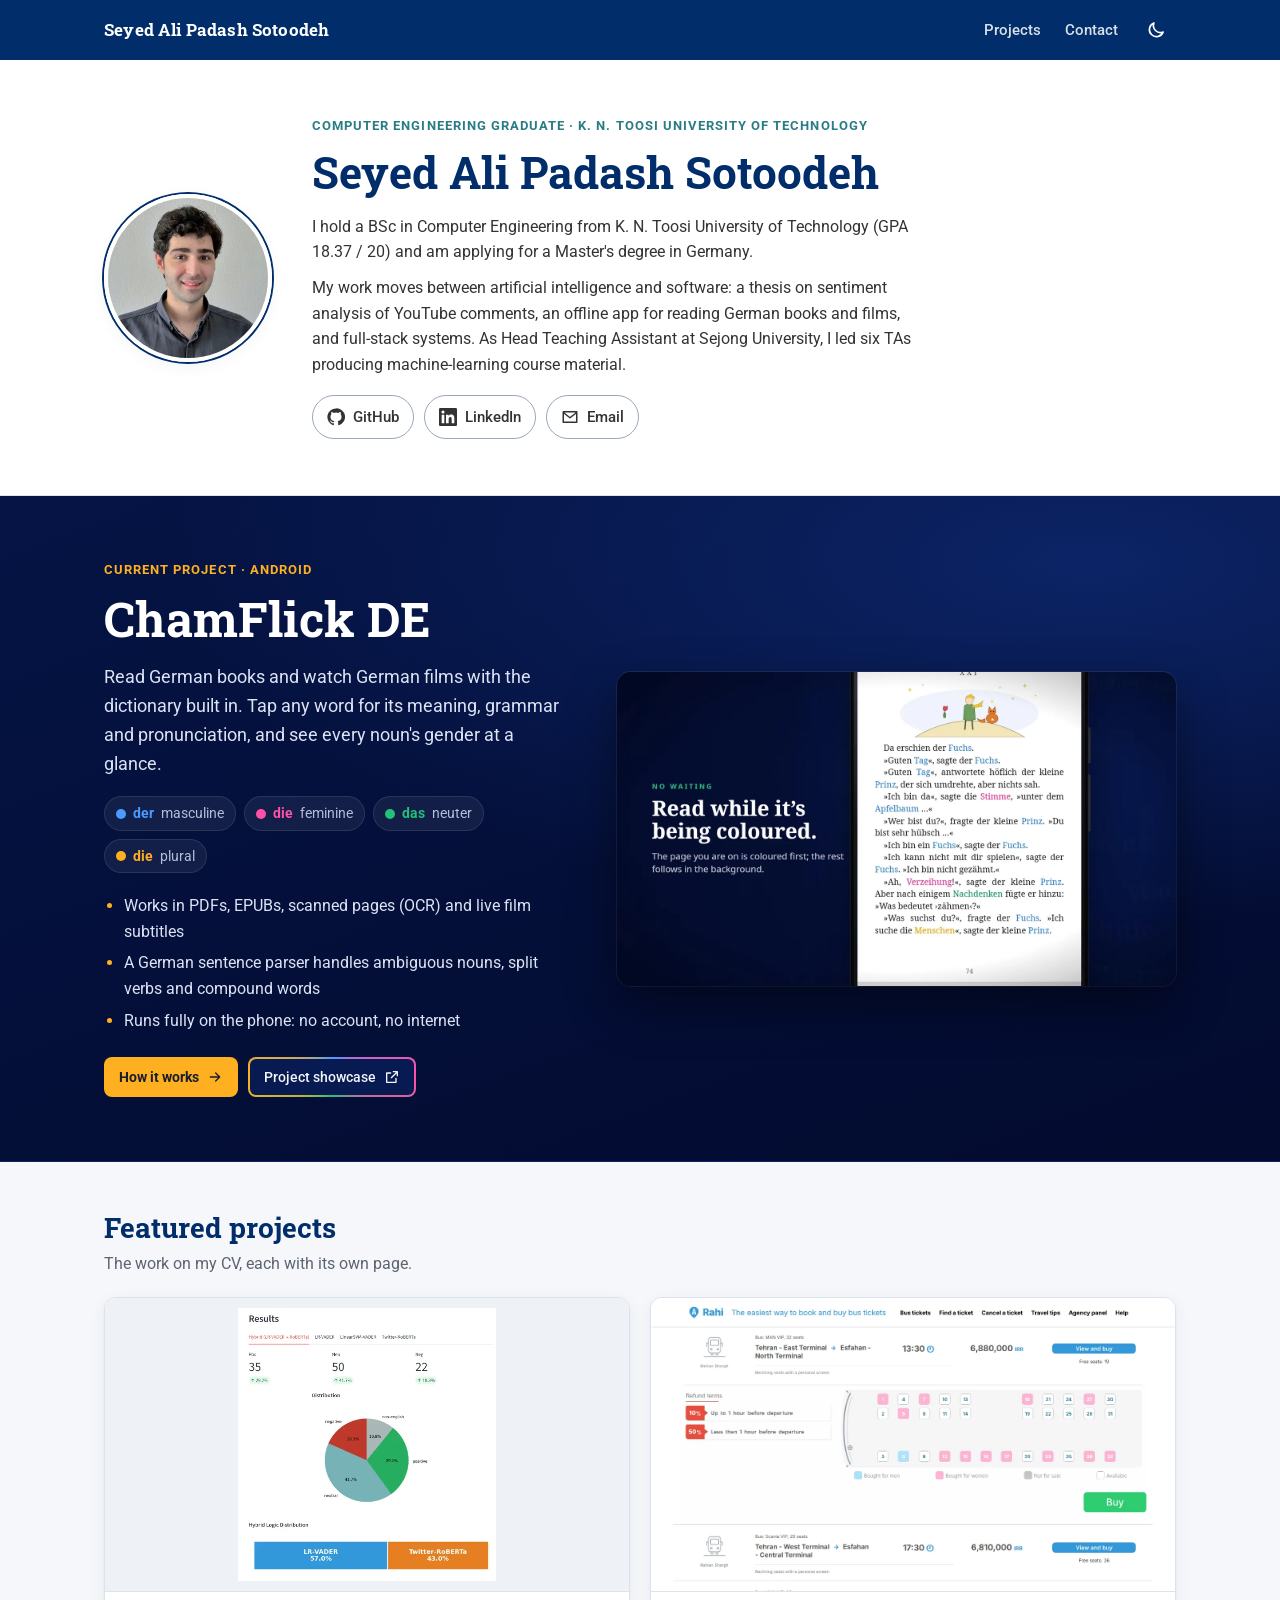
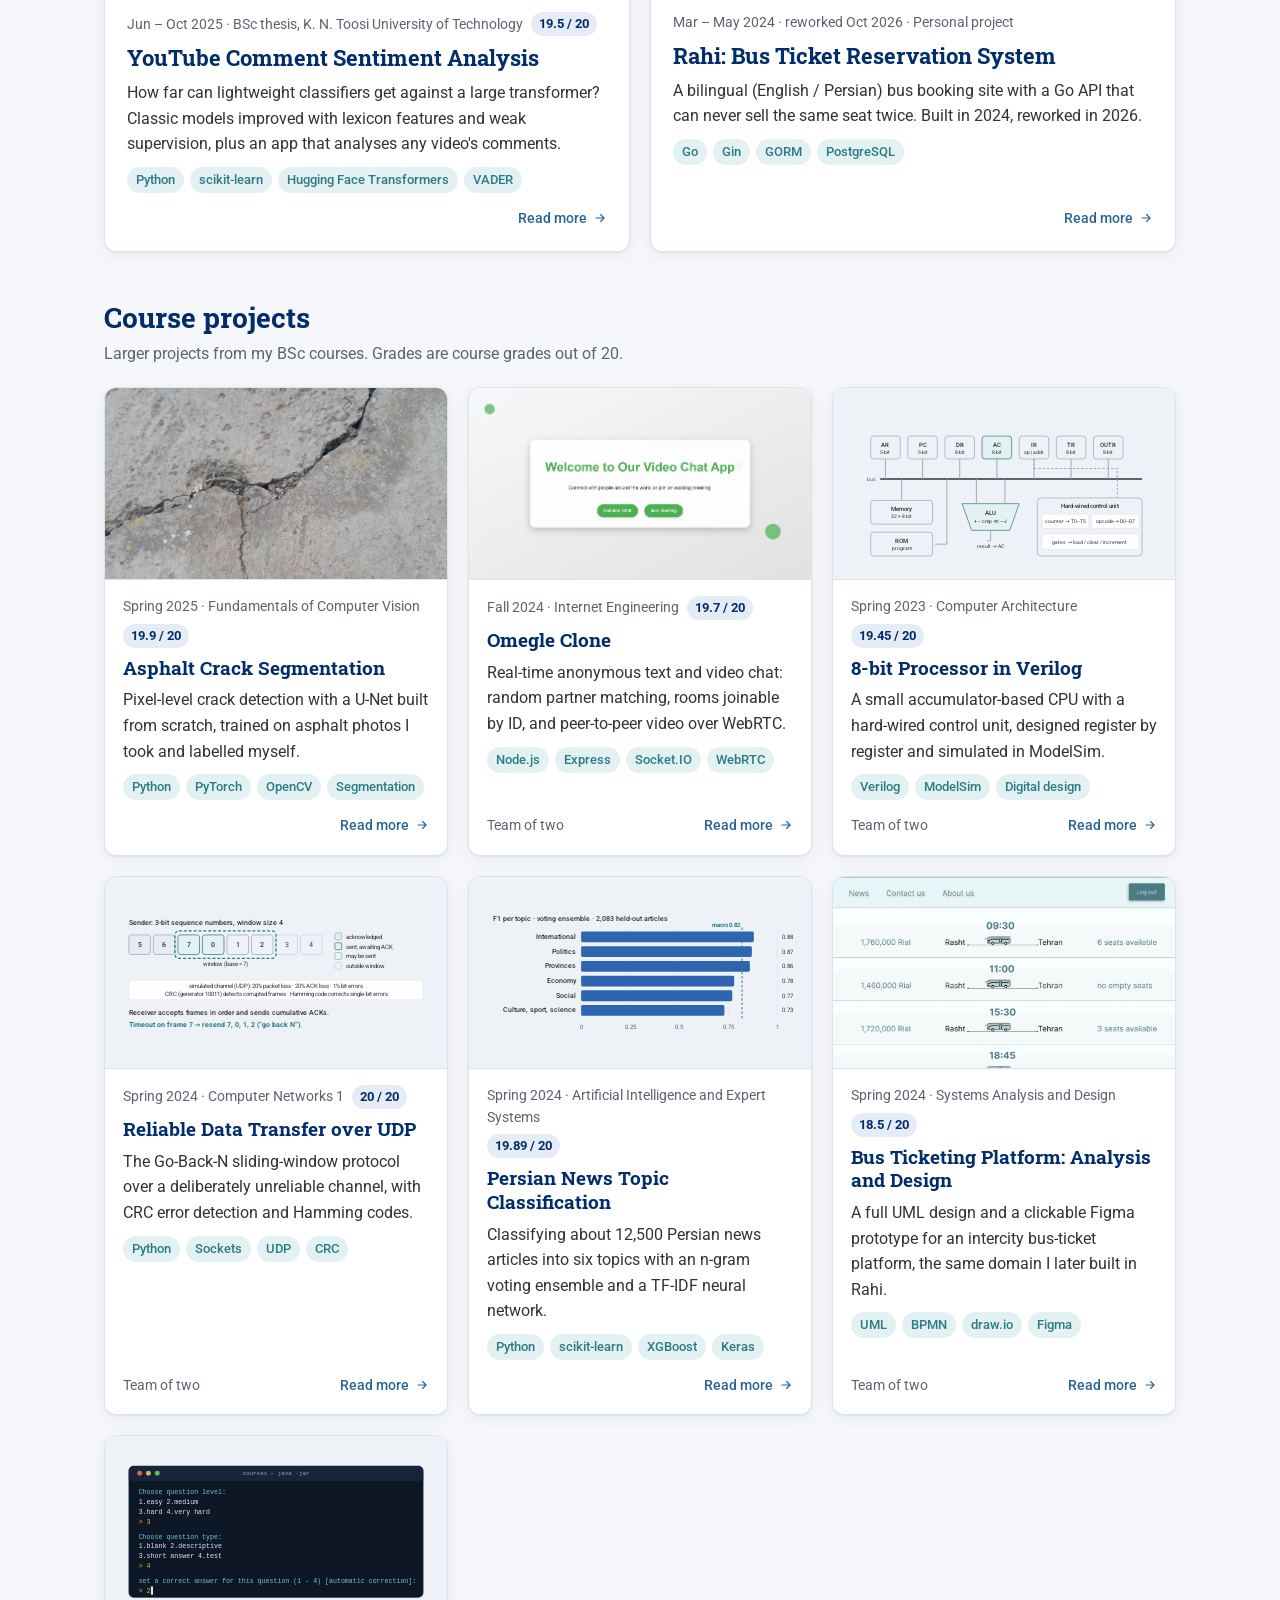
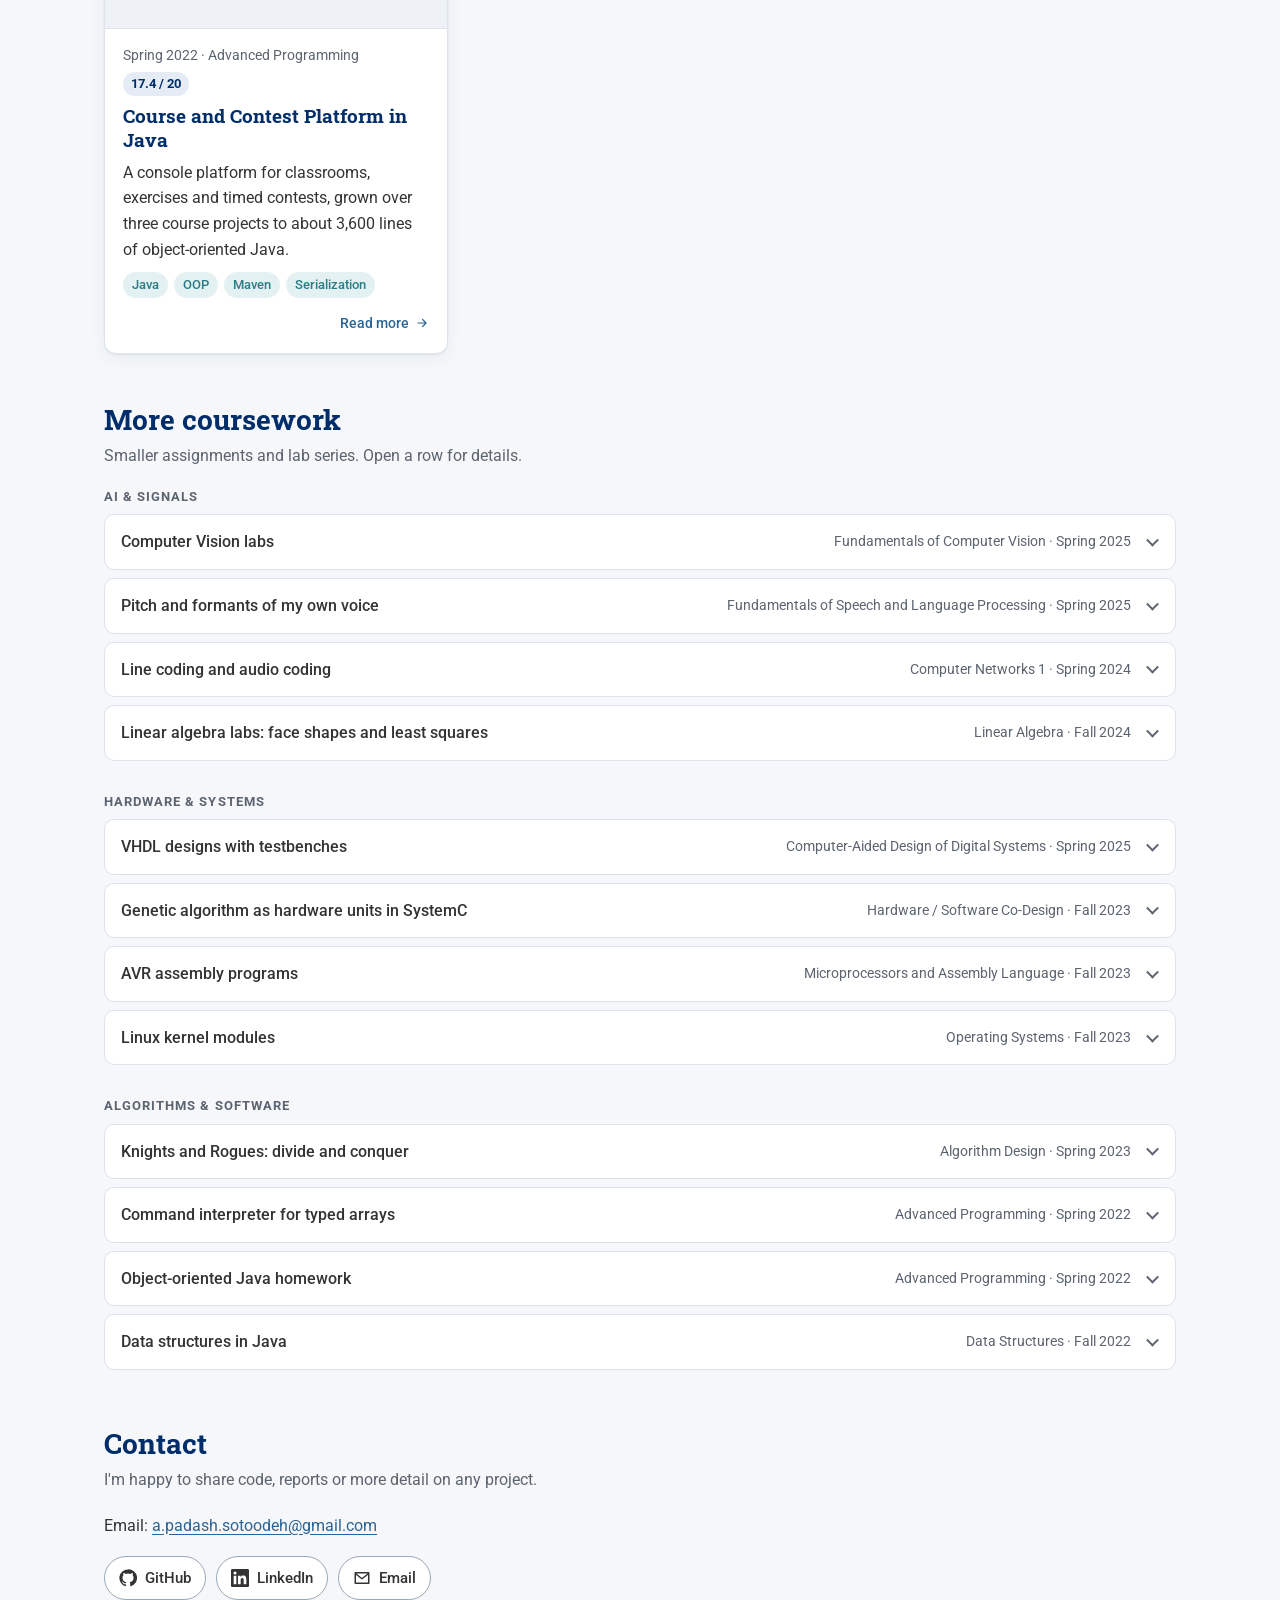
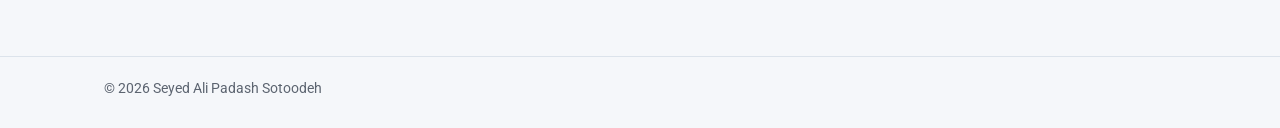
==== commit e41f2067: "Remove the ADHD handwriting project" ====
--- a/index.html
+++ b/index.html
@@ -111,16 +111,6 @@
     <p class="card-foot"><span class="more">Read more <svg viewBox="0 0 24 24" aria-hidden="true"><path fill="none" stroke="currentColor" stroke-width="2" stroke-linecap="round" stroke-linejoin="round" d="M5 12h14m-6-6 6 6-6 6"/></svg></span></p>
   </div>
 </article><article class="card card-t2">
-  <a class="card-link" href="projects/adhd-handwriting.html" aria-label="ADHD Detection from Handwriting in Children with ASD: read more"></a>
-  <div class="card-media media-contain"><img src="img/adhd-handwriting/tasks.webp" alt="Examples of the zigzag task and the periodic-line task" loading="lazy" decoding="async"></div>
-  <div class="card-body">
-    <p class="card-meta">Sep 2023 – Jan 2024 · Research and Presentation Methods <span class="grade" title="Course grade">20 / 20</span></p>
-    <h3 class="card-title">ADHD Detection from Handwriting in Children with ASD</h3>
-    <p class="card-summary">Reproduced a published handwriting study and extended it with a classifier ensemble. Found that the original evaluation leaked each child's drawings into training, and measured the real accuracy: about 78%, not 93%.</p>
-    <ul class="tags"><li>Python</li><li>scikit-learn</li><li>Ensemble learning</li><li>Cross-validation</li></ul>
-    <p class="card-foot"><span class="team">With M. M. Naseri (co-author)</span><span class="more">Read more <svg viewBox="0 0 24 24" aria-hidden="true"><path fill="none" stroke="currentColor" stroke-width="2" stroke-linecap="round" stroke-linejoin="round" d="M5 12h14m-6-6 6 6-6 6"/></svg></span></p>
-  </div>
-</article><article class="card card-t2">
   <a class="card-link" href="projects/omegle-clone.html" aria-label="Omegle Clone: read more"></a>
   <div class="card-media"><img src="img/omegle-clone/firstlook.webp" alt="Welcome screen of the video chat app with buttons to start or join a meeting" loading="lazy" decoding="async"></div>
   <div class="card-body">
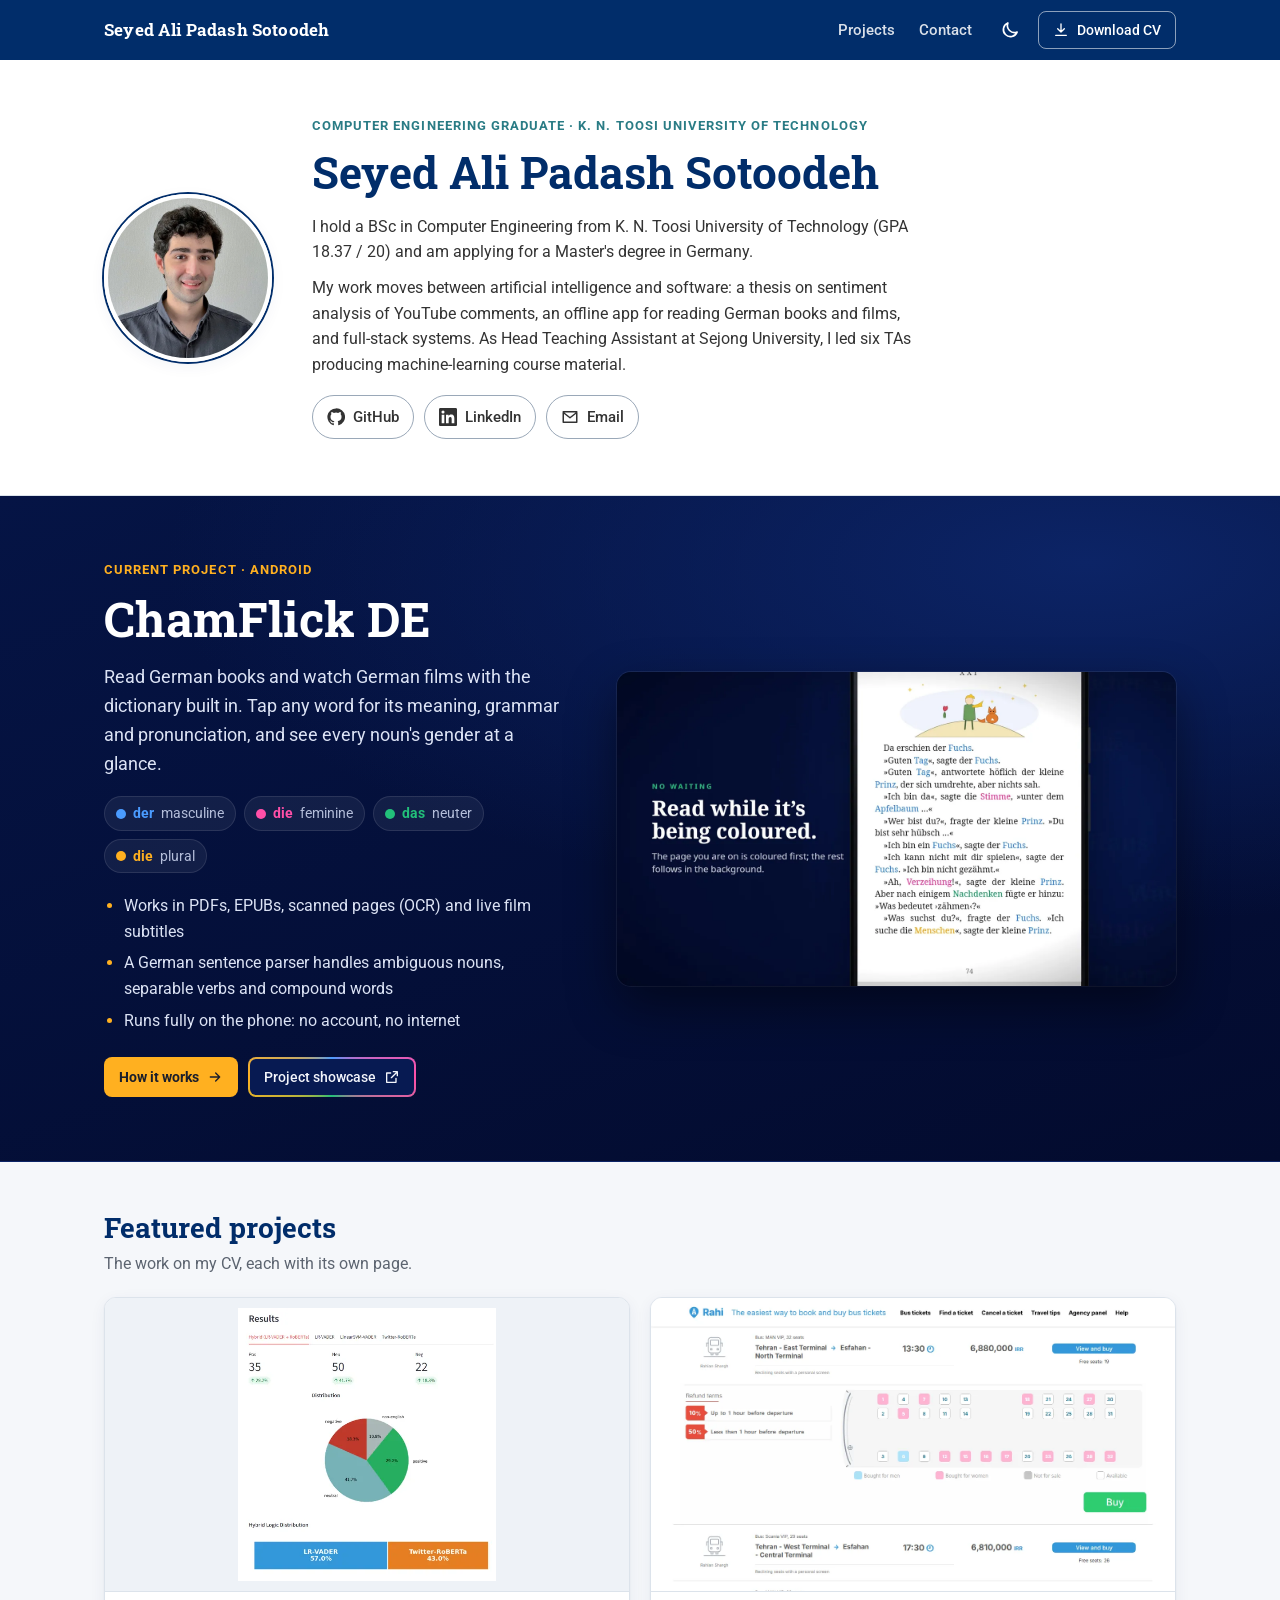
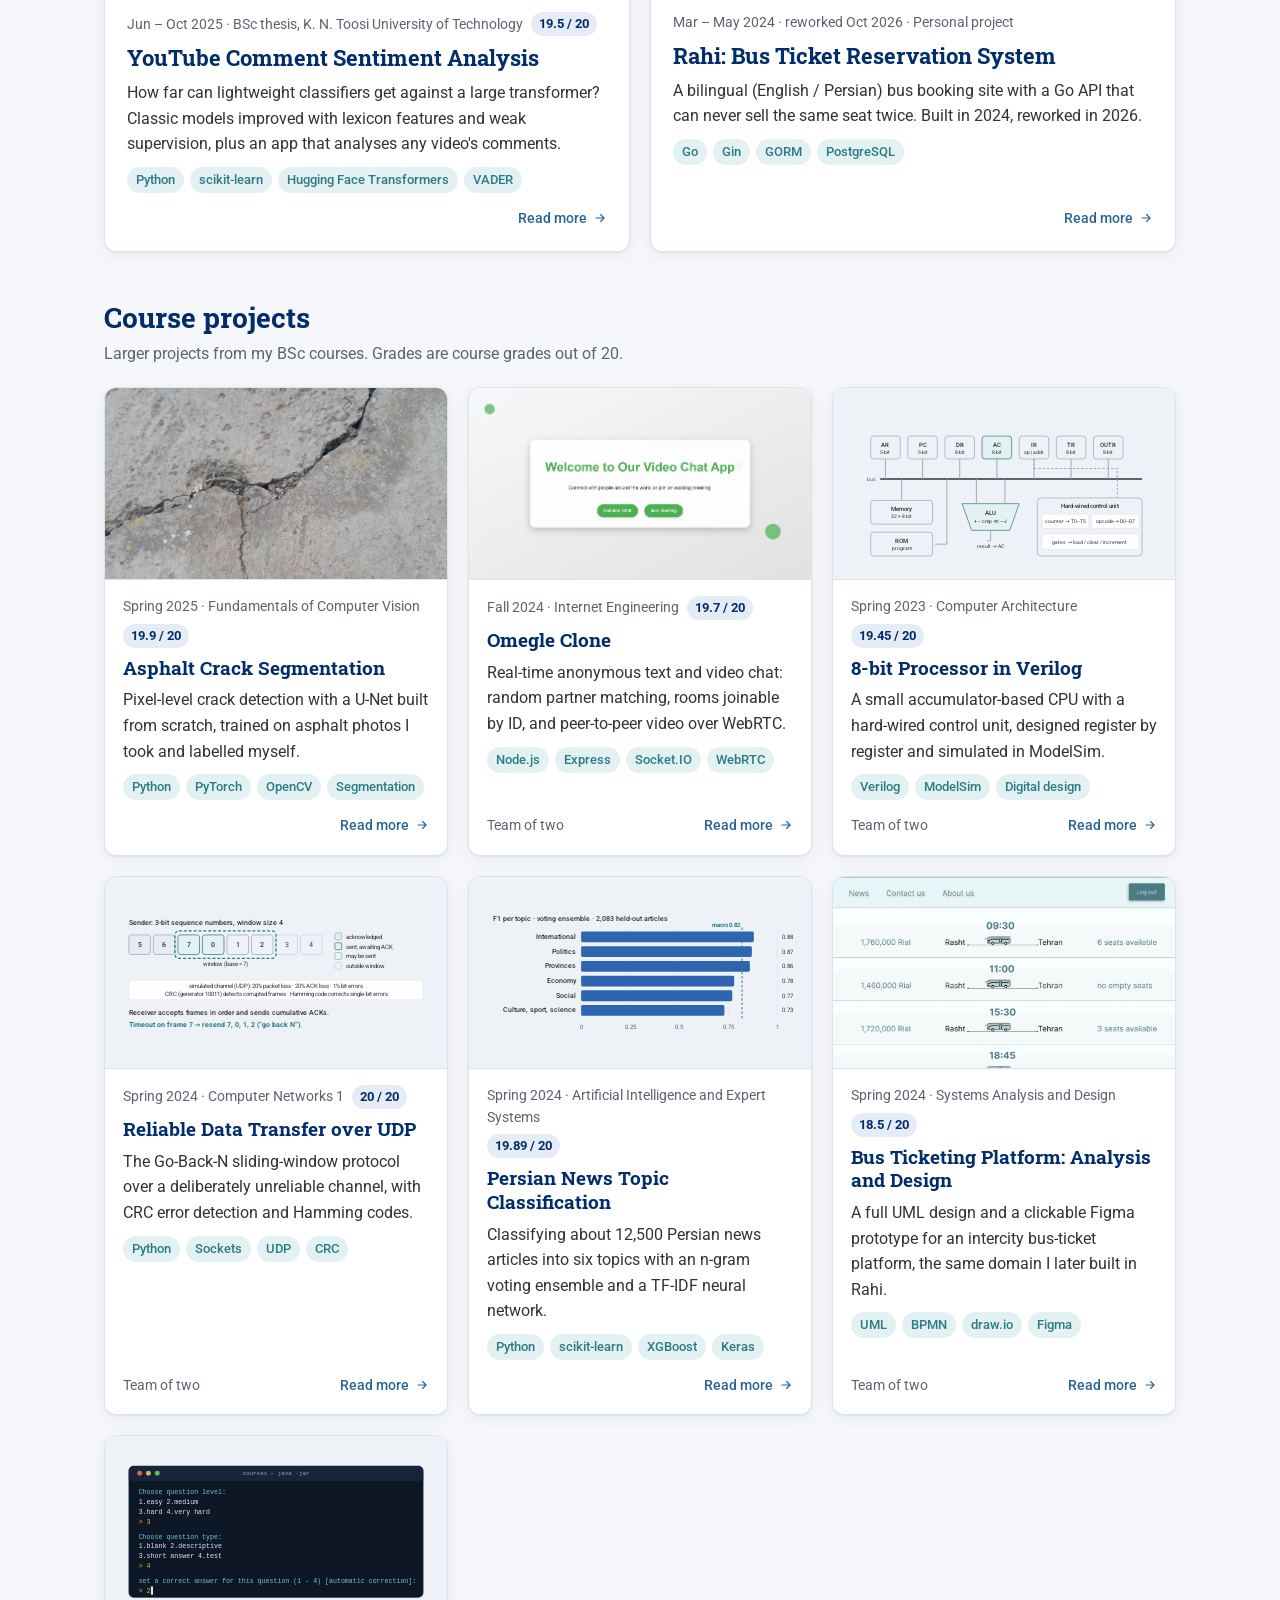
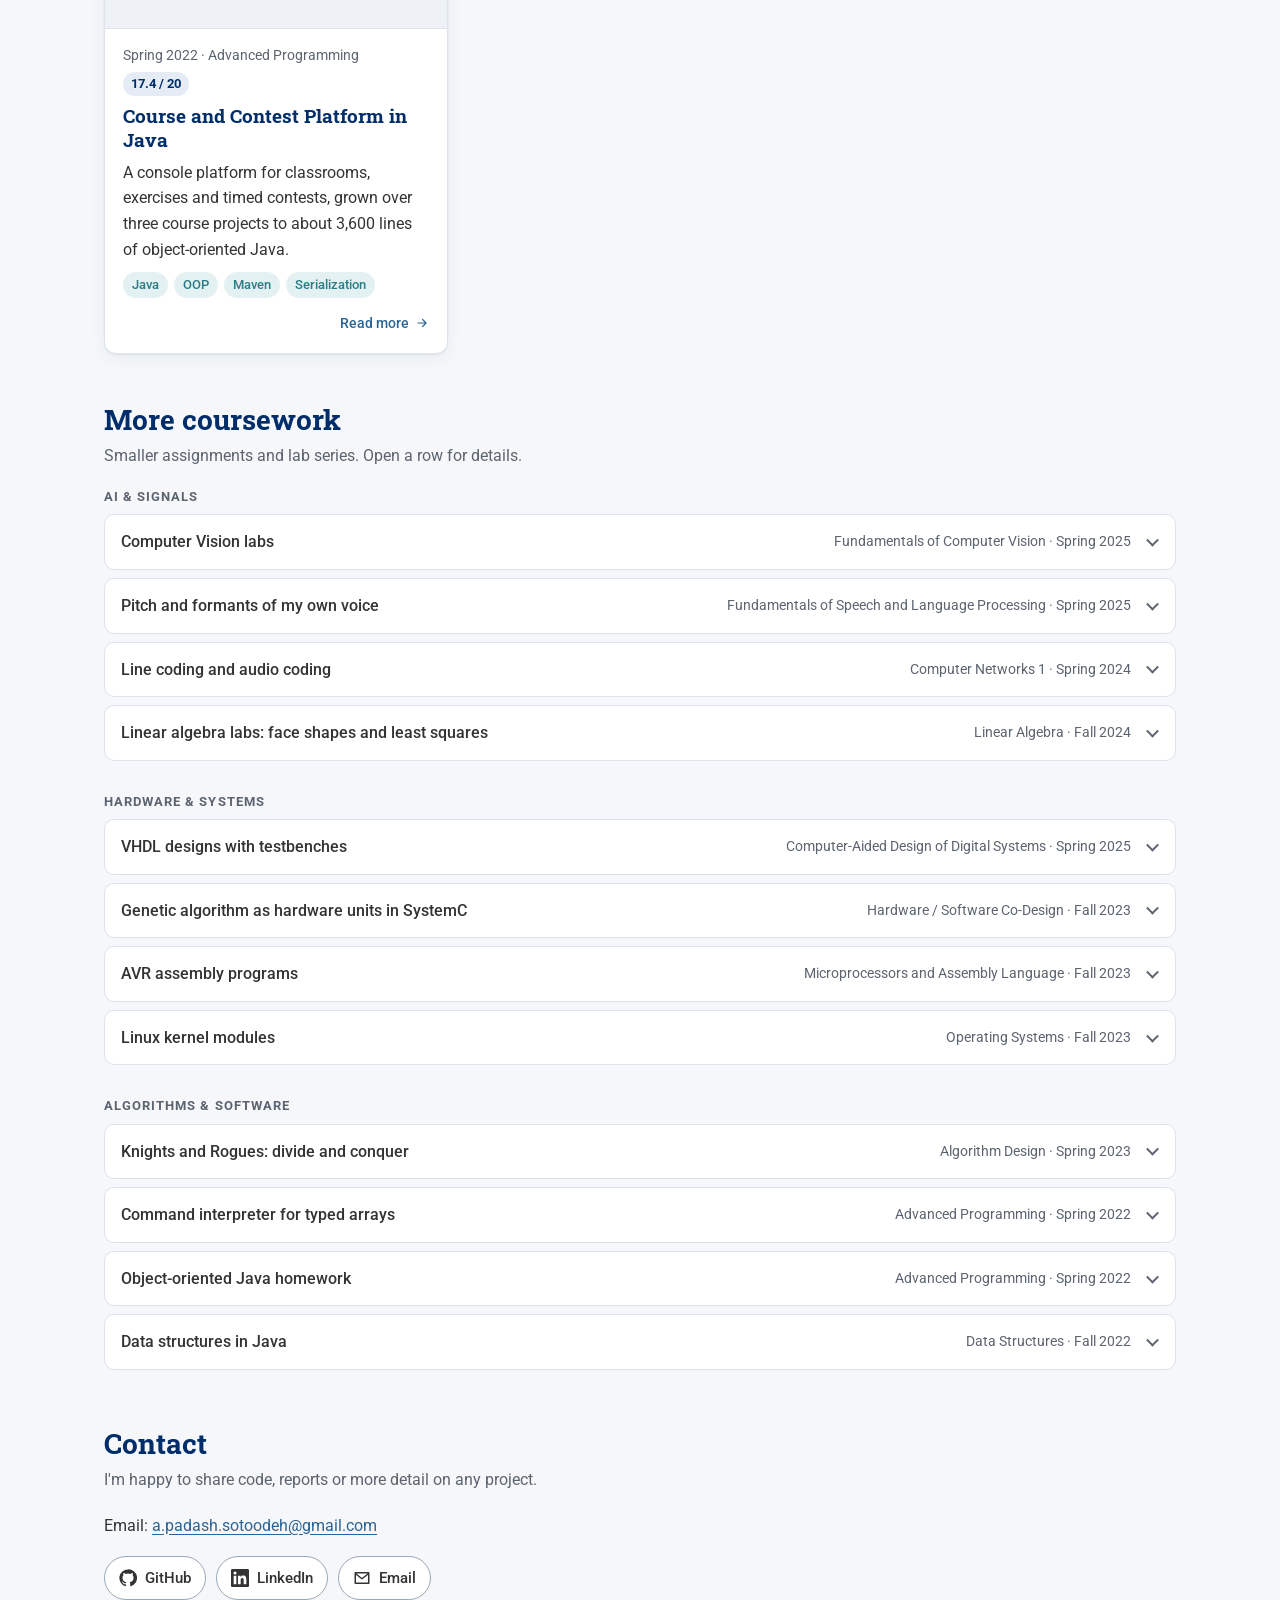
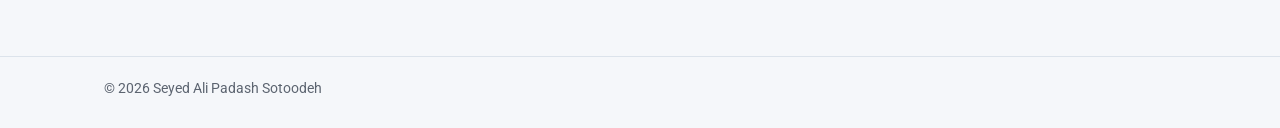
==== commit 046cf191: "Add CV download; correct the separable-verb example" ====
--- a/index.html
+++ b/index.html
@@ -28,7 +28,7 @@
       <a href="index.html#contact">Contact</a>
     </nav>
     <button class="theme-toggle" type="button" aria-label="Switch between light and dark theme"><svg class="i-sun" viewBox="0 0 24 24" aria-hidden="true"><g fill="none" stroke="currentColor" stroke-width="2" stroke-linecap="round"><circle cx="12" cy="12" r="4.5"/><path d="M12 1.5v2.5M12 20v2.5M4.6 4.6l1.8 1.8M17.6 17.6l1.8 1.8M1.5 12H4M20 12h2.5M4.6 19.4l1.8-1.8M17.6 6.4l1.8-1.8"/></g></svg><svg class="i-moon" viewBox="0 0 24 24" aria-hidden="true"><path fill="none" stroke="currentColor" stroke-width="2" stroke-linejoin="round" d="M20.5 14.5A8.5 8.5 0 0 1 9.5 3.5a8.5 8.5 0 1 0 11 11Z"/></svg></button>
-    
+    <a class="btn btn-cv" href="cv.pdf" download="Padash_Sotoodeh_CV.pdf"><svg viewBox="0 0 24 24" aria-hidden="true"><path fill="none" stroke="currentColor" stroke-width="2" stroke-linecap="round" stroke-linejoin="round" d="M12 3v12m-5-5 5 5 5-5M4 20h16"/></svg><span>Download CV</span></a>
   </div>
 </header>
 <main id="main">
@@ -55,7 +55,7 @@
         <h2 id="spotlight-title">ChamFlick DE</h2>
         <p class="spotlight-pitch">Read German books and watch German films with the dictionary built in. Tap any word for its meaning, grammar and pronunciation, and see every noun's gender at a glance.</p>
         <ul class="gender-legend" aria-label="Noun colours"><li class="g-0"><span class="g-dot"></span><b>der</b> masculine</li><li class="g-1"><span class="g-dot"></span><b>die</b> feminine</li><li class="g-2"><span class="g-dot"></span><b>das</b> neuter</li><li class="g-3"><span class="g-dot"></span><b>die</b> plural</li></ul>
-        <ul class="spotlight-points"><li>Works in PDFs, EPUBs, scanned pages (OCR) and live film subtitles</li><li>A German sentence parser handles ambiguous nouns, split verbs and compound words</li><li>Runs fully on the phone: no account, no internet</li></ul>
+        <ul class="spotlight-points"><li>Works in PDFs, EPUBs, scanned pages (OCR) and live film subtitles</li><li>A German sentence parser handles ambiguous nouns, separable verbs and compound words</li><li>Runs fully on the phone: no account, no internet</li></ul>
         <div class="spotlight-actions">
           <a class="btn btn-primary" href="projects/chamflick.html">How it works <svg viewBox="0 0 24 24" aria-hidden="true"><path fill="none" stroke="currentColor" stroke-width="2" stroke-linecap="round" stroke-linejoin="round" d="M5 12h14m-6-6 6 6-6 6"/></svg></a>
           <a class="btn btn-silk" href="https://ali-padash.github.io/chamflick-showcase/" target="_blank" rel="noopener">Project showcase <svg viewBox="0 0 24 24" aria-hidden="true"><path fill="none" stroke="currentColor" stroke-width="2" stroke-linecap="round" stroke-linejoin="round" d="M14 4h6v6m0-6-9 9M18 14v6H4V6h6"/></svg></a>
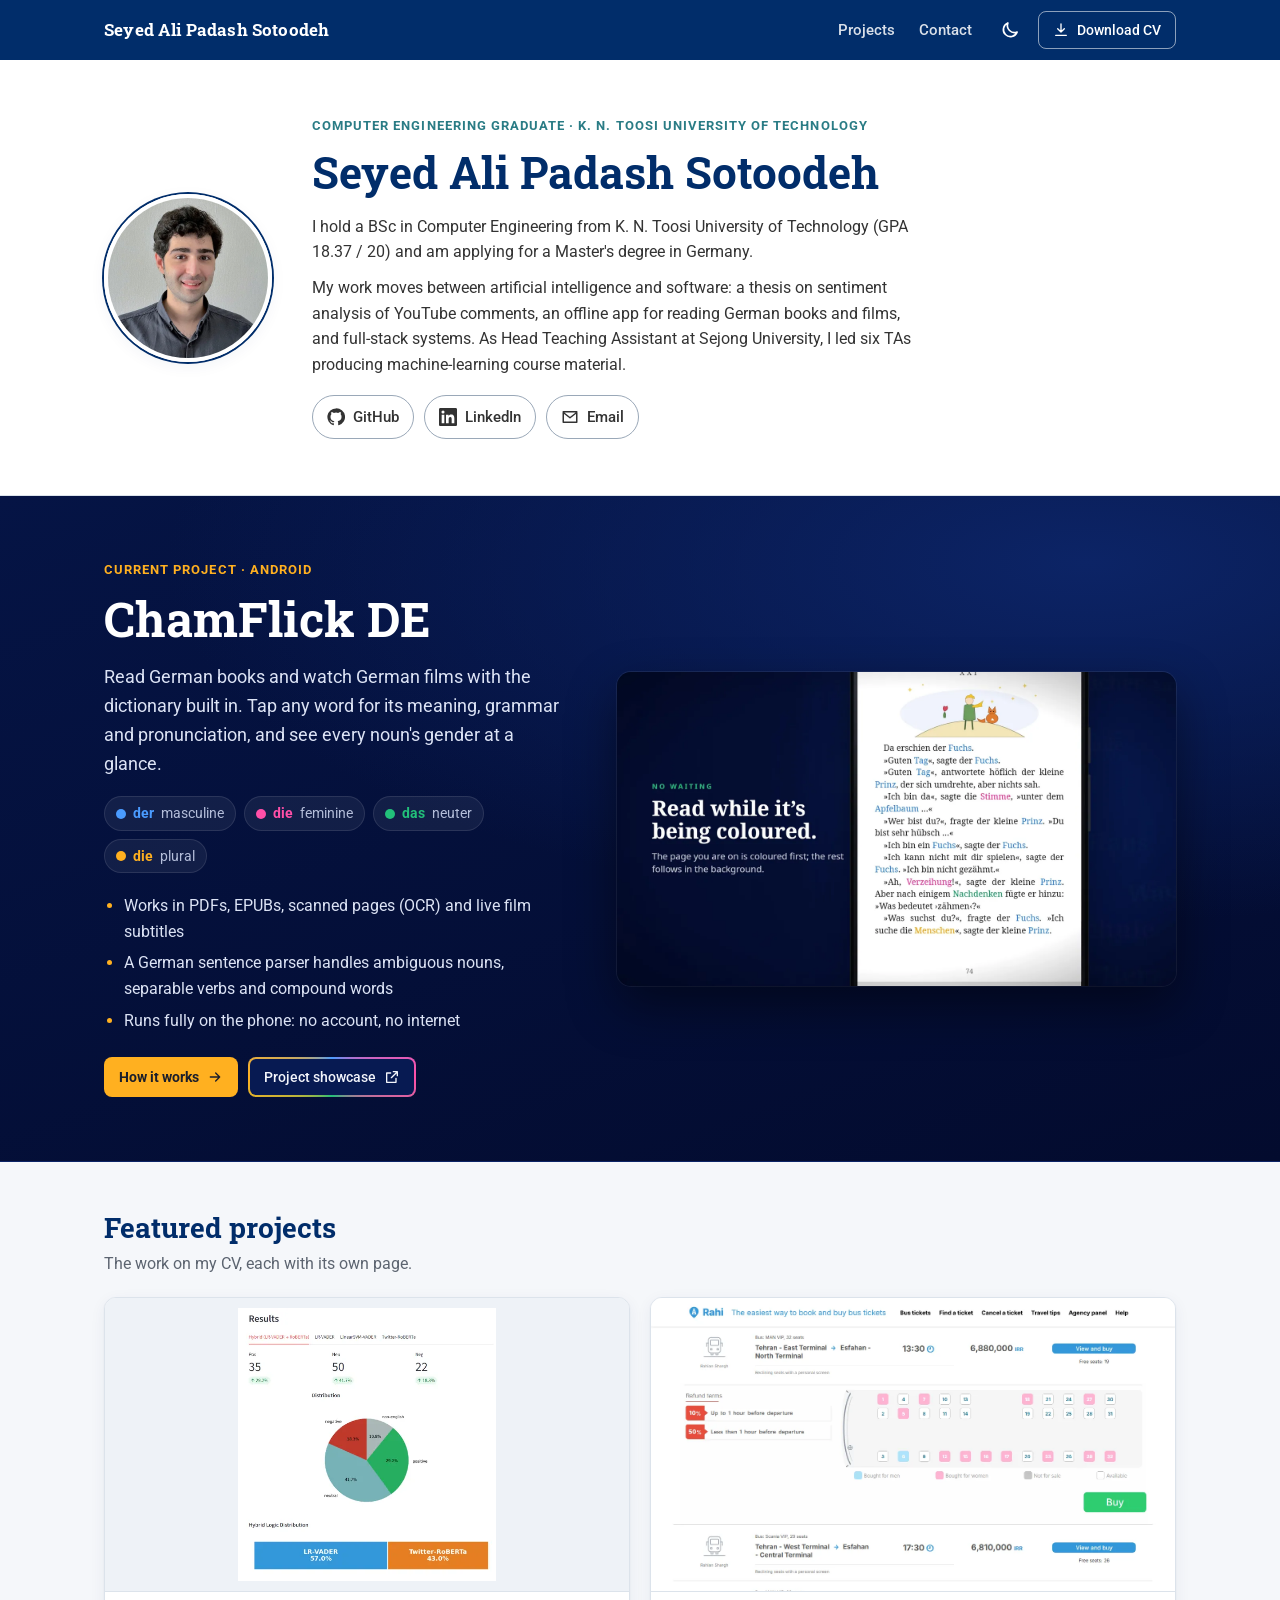
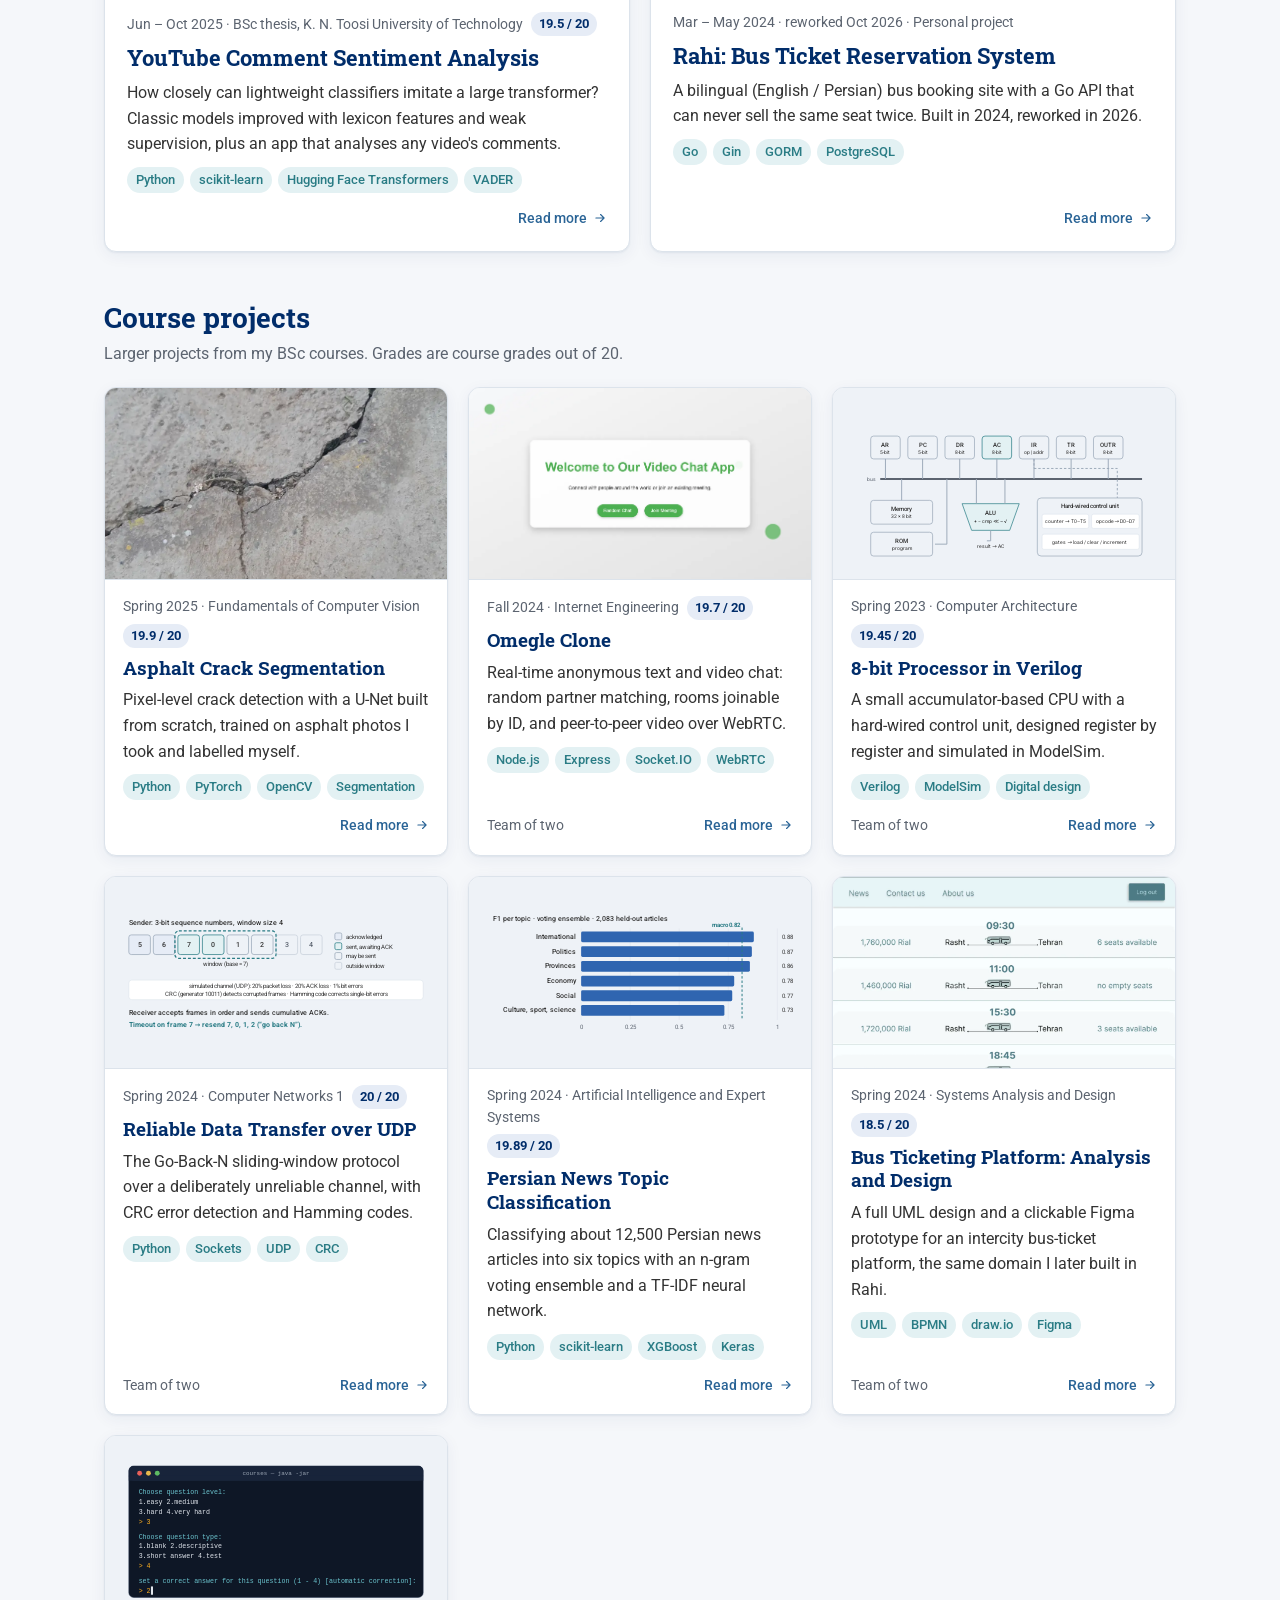
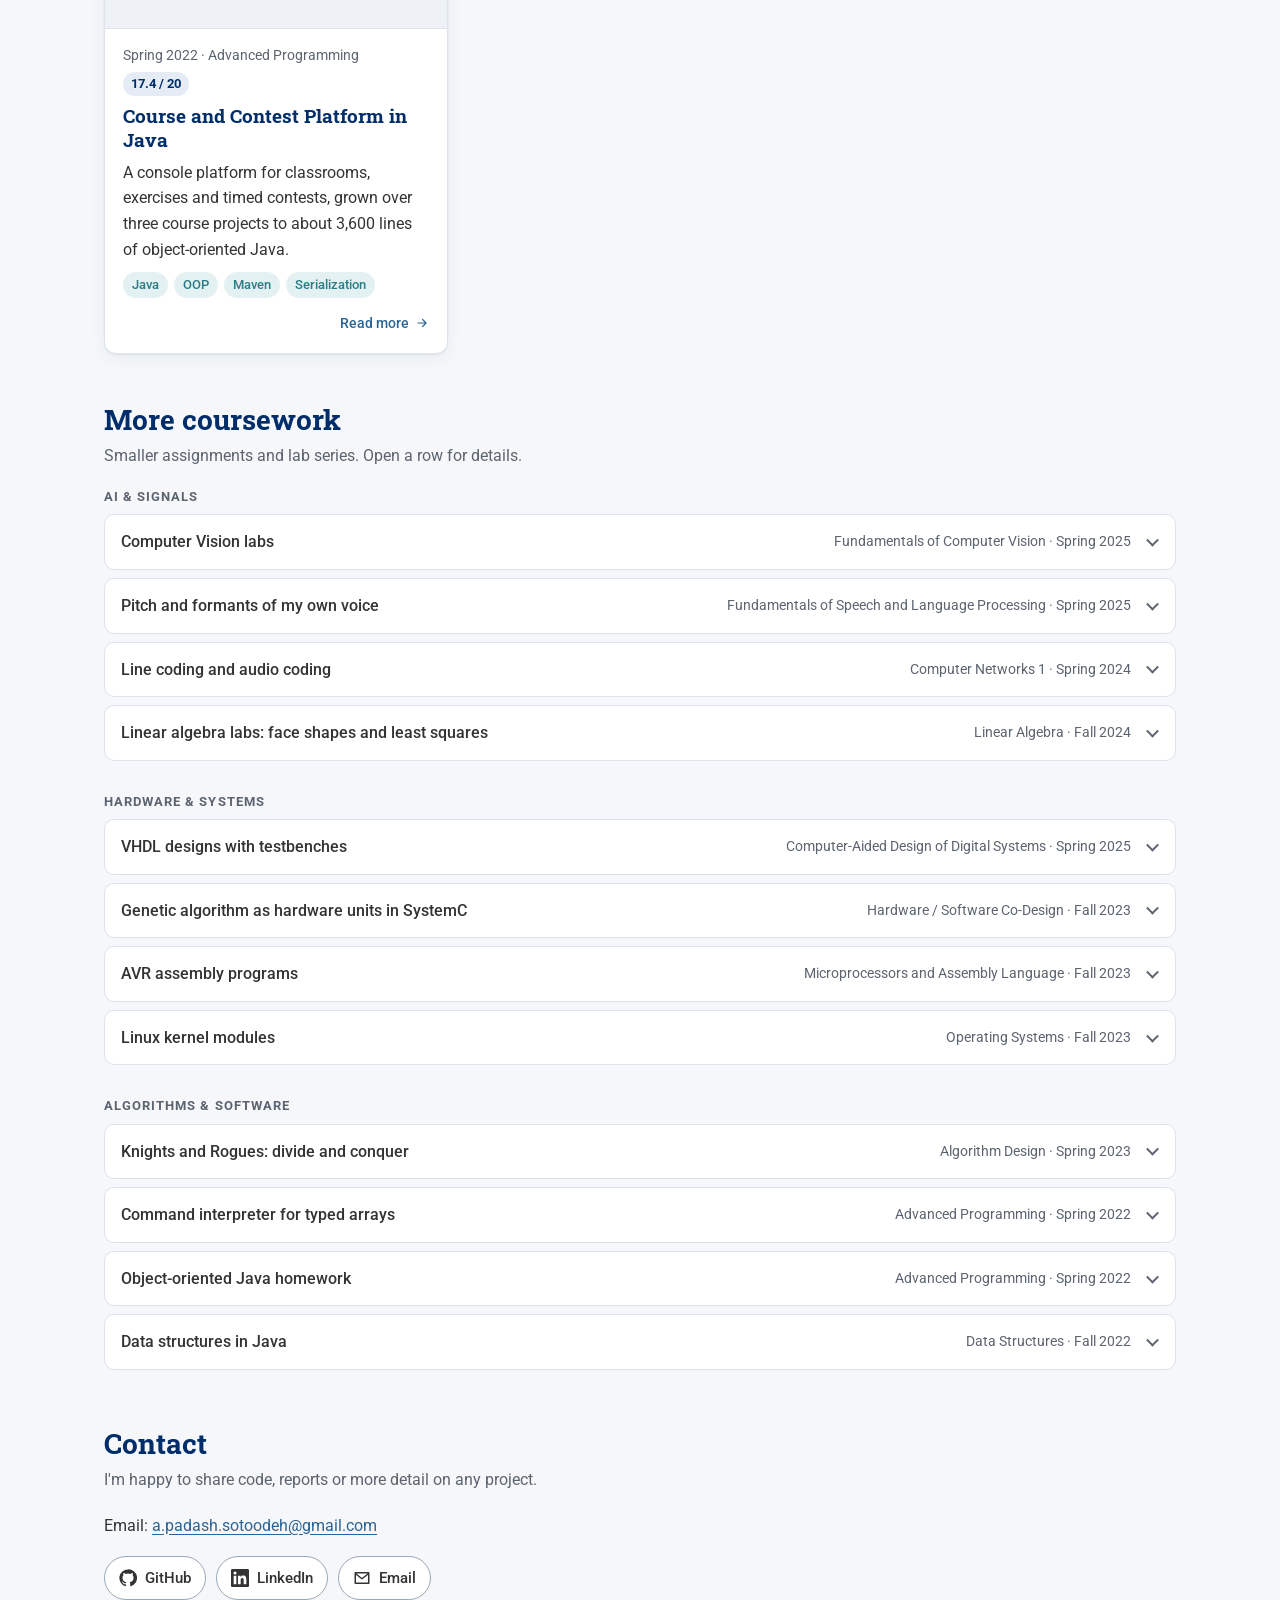
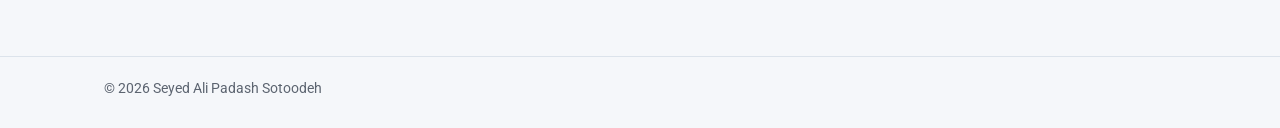
==== commit d0319f2d: "Describe the thesis as imitating Twitter-RoBERTa; update the CV" ====
--- a/index.html
+++ b/index.html
@@ -78,7 +78,7 @@
   <div class="card-body">
     <p class="card-meta">Jun – Oct 2025 · BSc thesis, K. N. Toosi University of Technology <span class="grade" title="Thesis grade">19.5 / 20</span></p>
     <h3 class="card-title">YouTube Comment Sentiment Analysis</h3>
-    <p class="card-summary">How far can lightweight classifiers get against a large transformer? Classic models improved with lexicon features and weak supervision, plus an app that analyses any video's comments.</p>
+    <p class="card-summary">How closely can lightweight classifiers imitate a large transformer? Classic models improved with lexicon features and weak supervision, plus an app that analyses any video's comments.</p>
     <ul class="tags"><li>Python</li><li>scikit-learn</li><li>Hugging Face Transformers</li><li>VADER</li></ul>
     <p class="card-foot"><span class="more">Read more <svg viewBox="0 0 24 24" aria-hidden="true"><path fill="none" stroke="currentColor" stroke-width="2" stroke-linecap="round" stroke-linejoin="round" d="M5 12h14m-6-6 6 6-6 6"/></svg></span></p>
   </div>
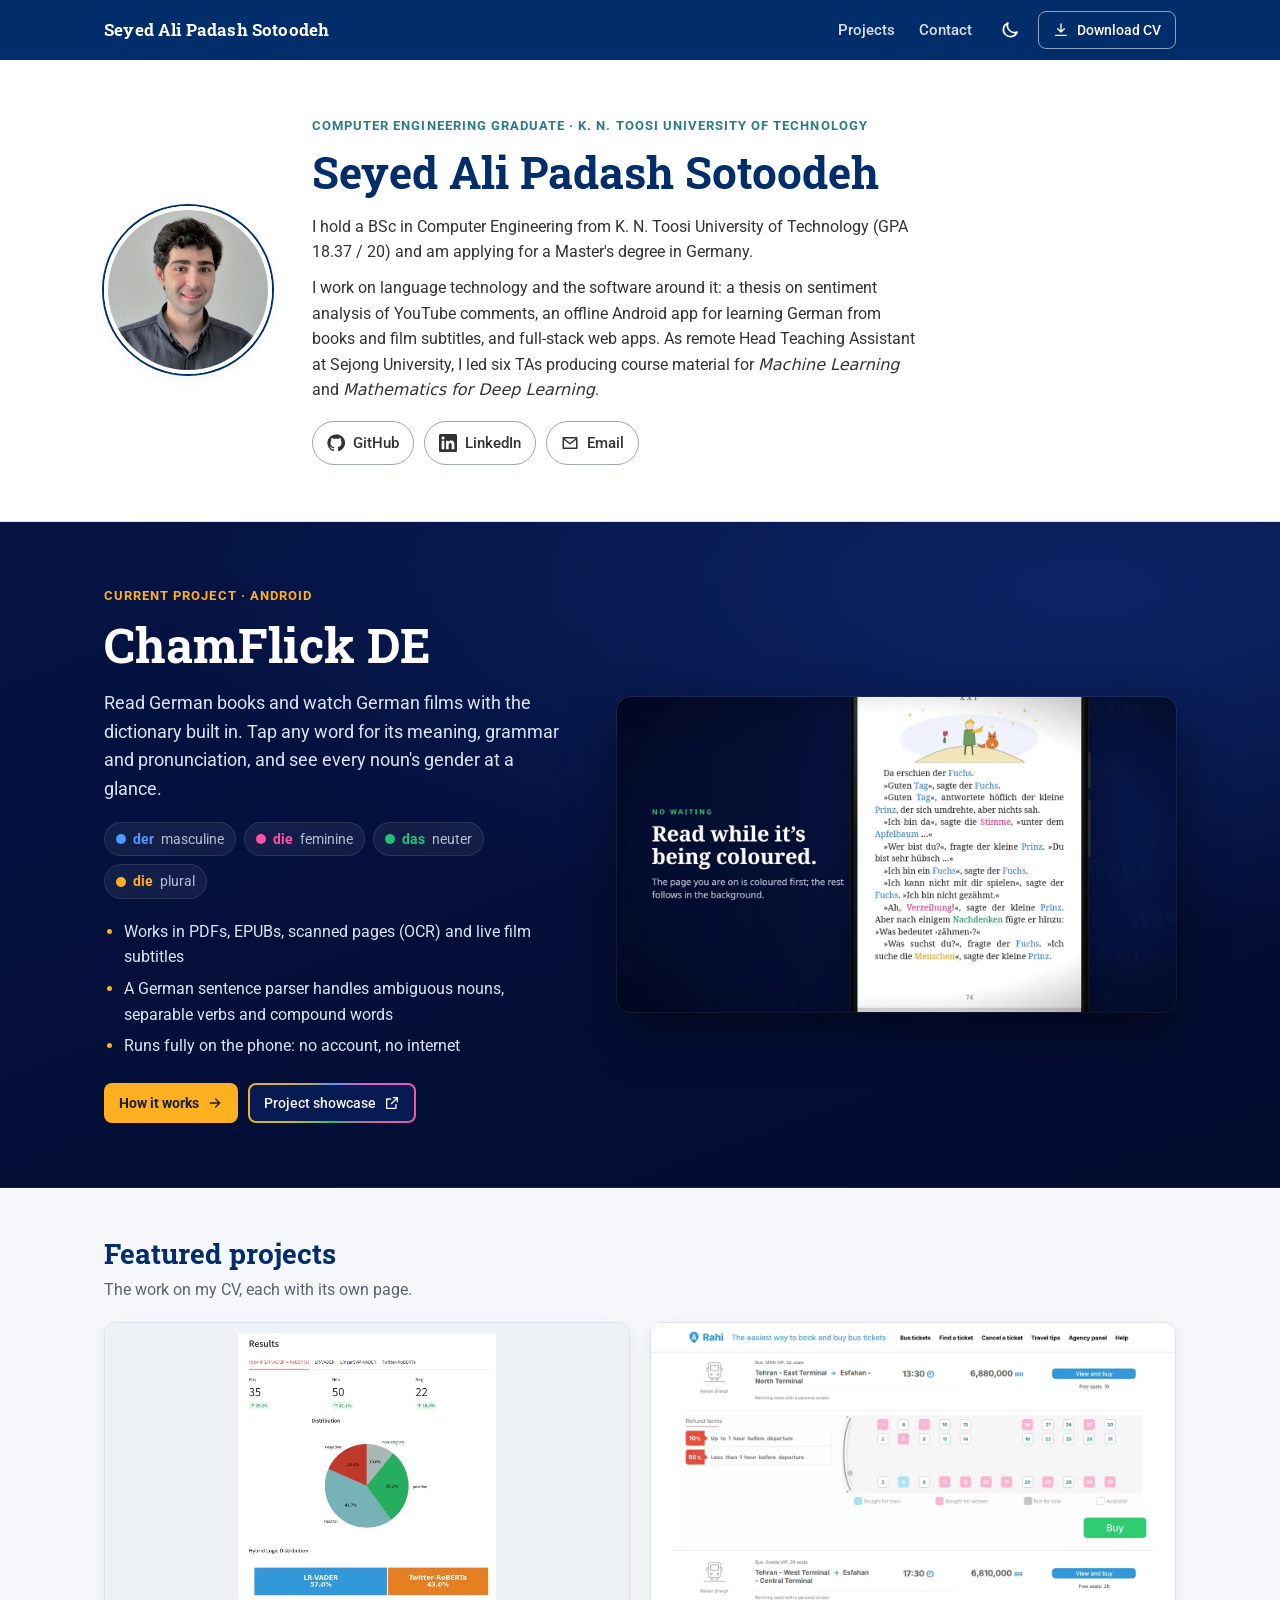
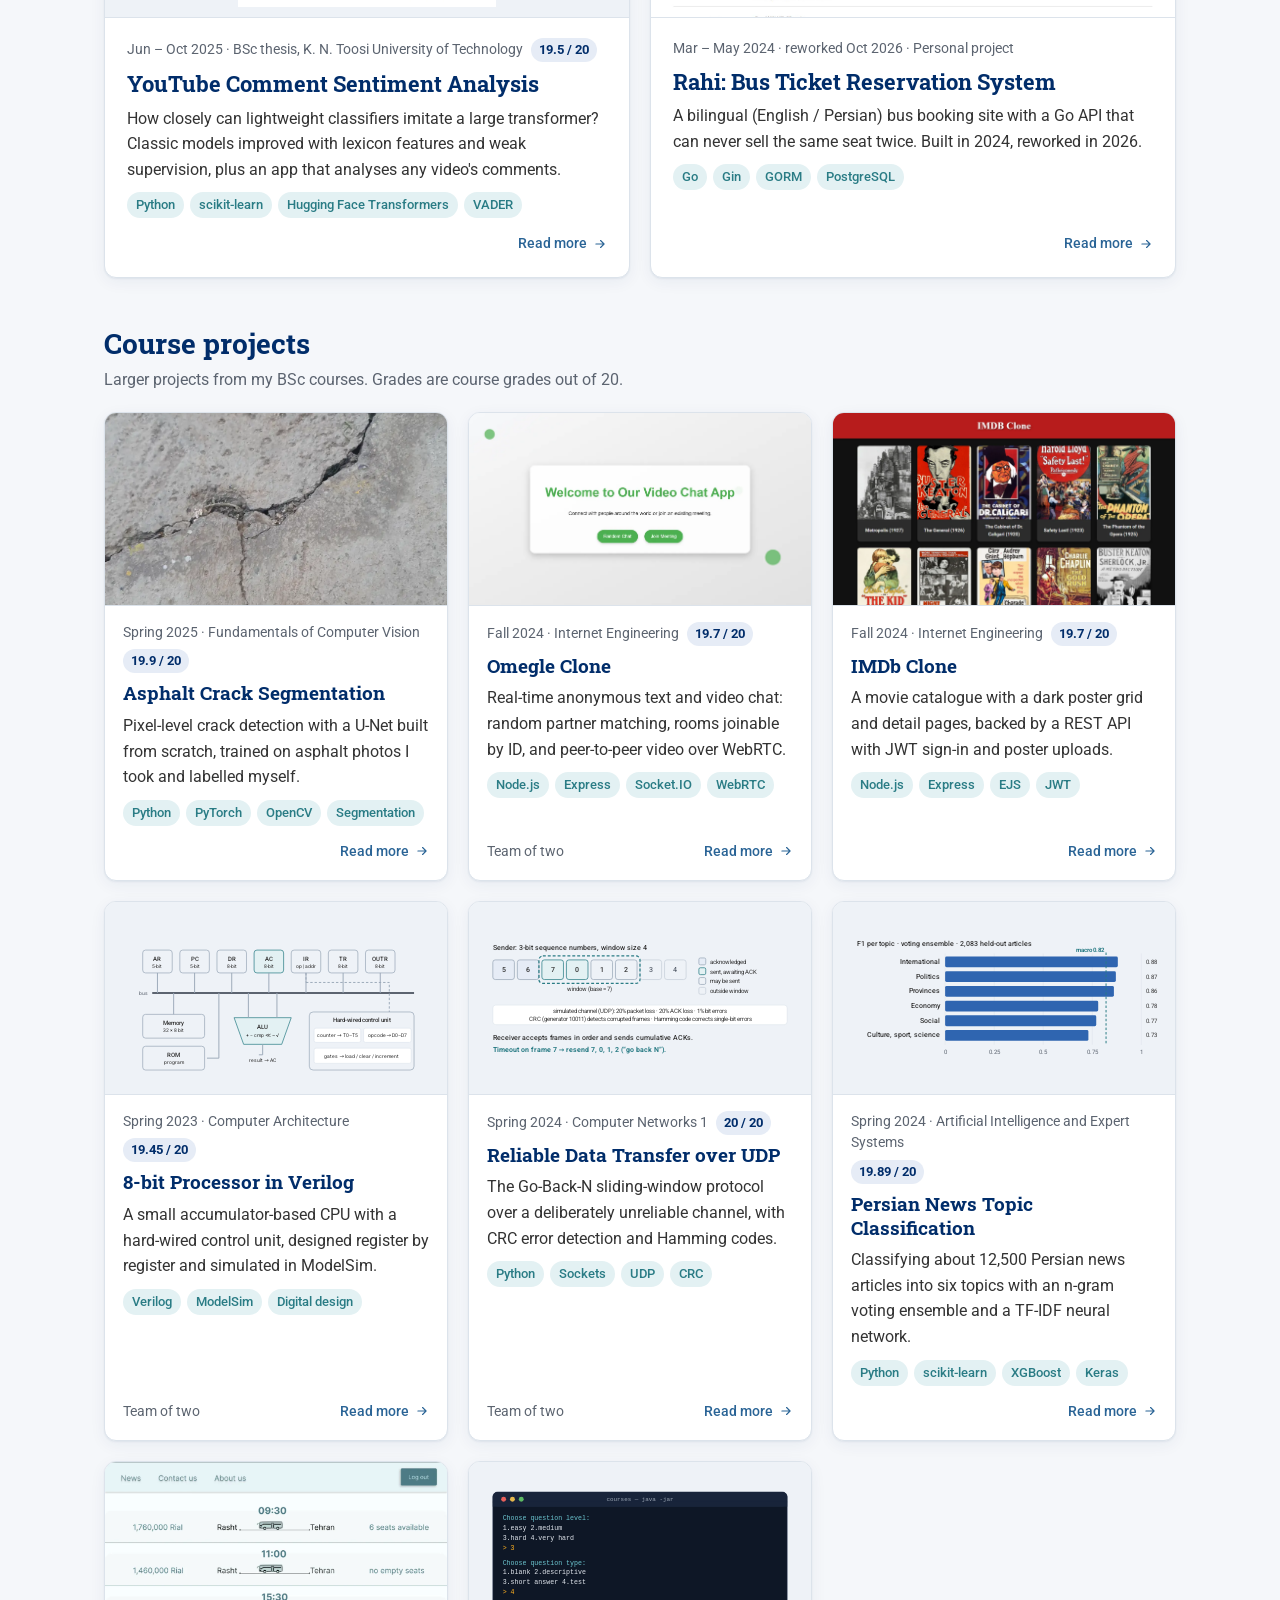
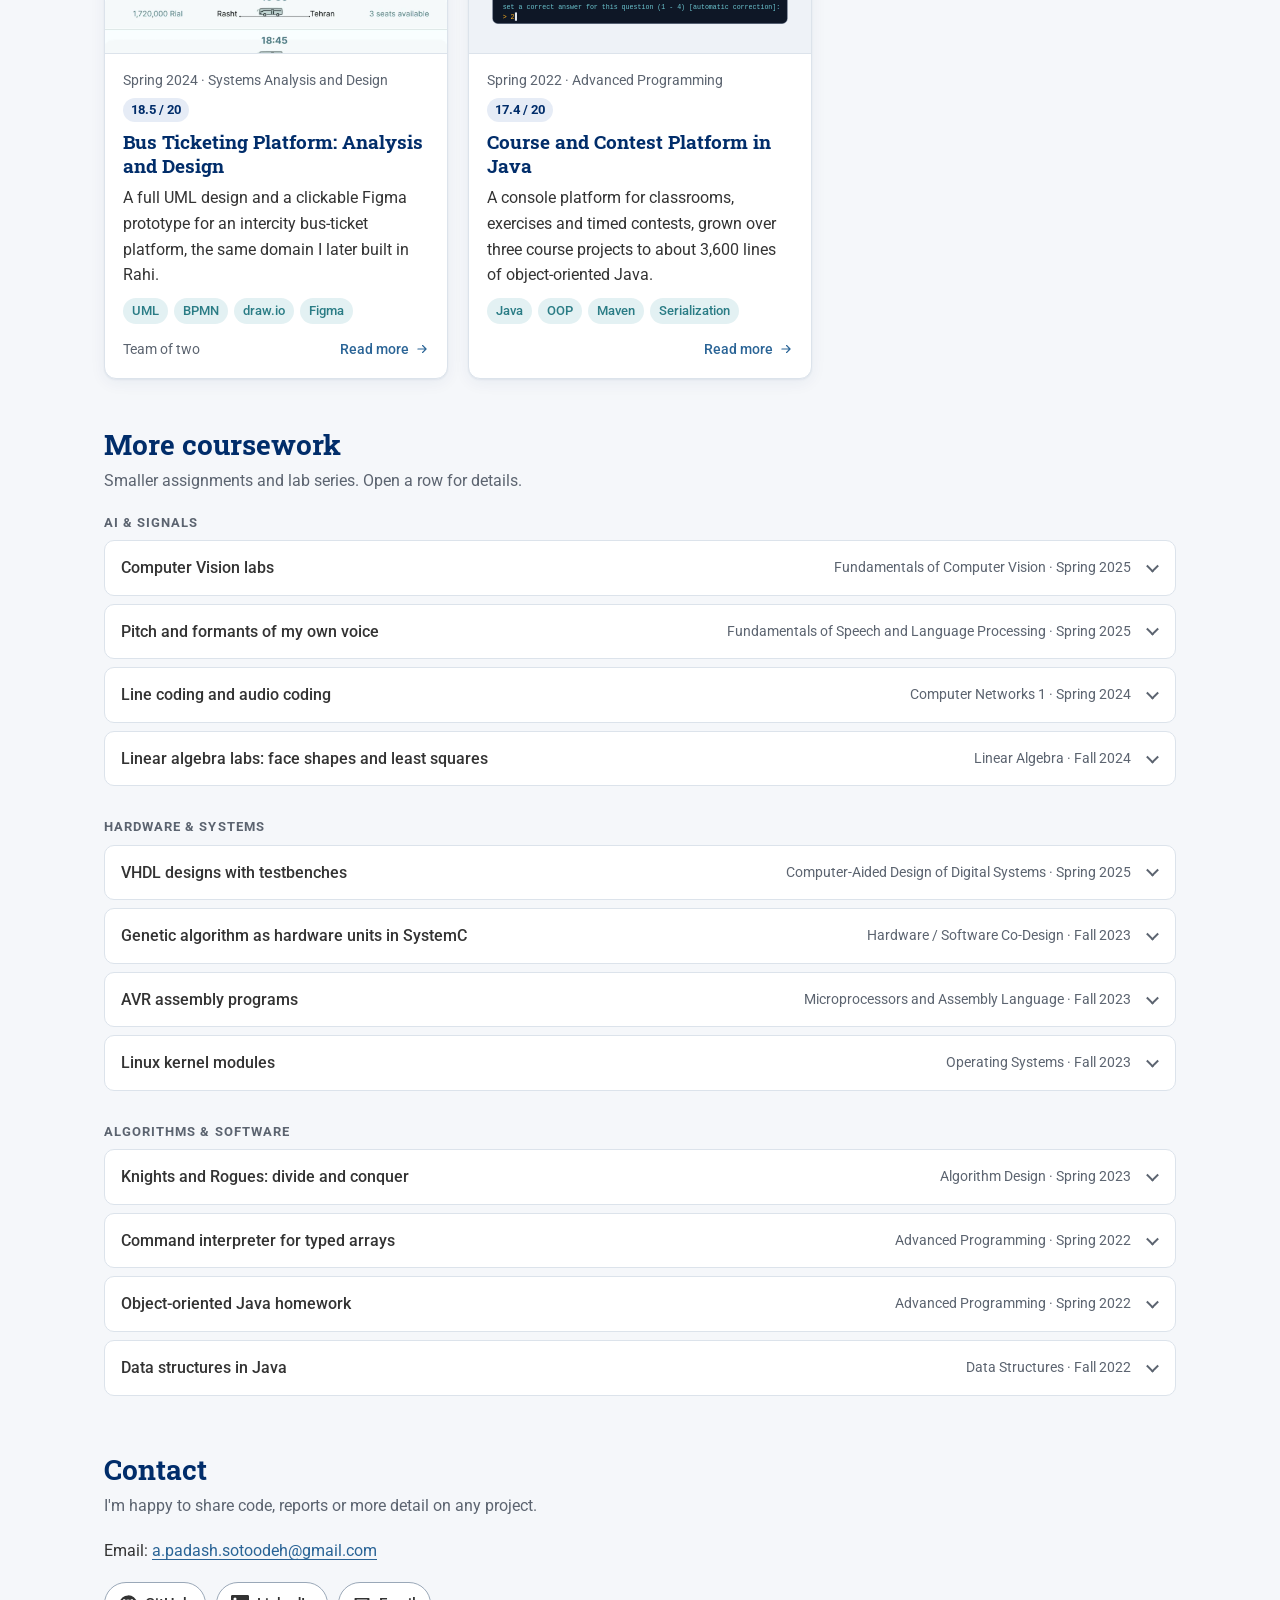
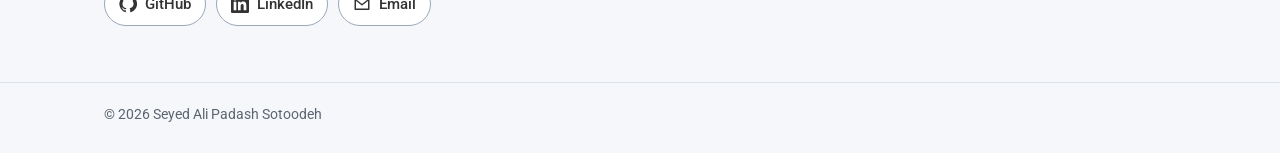
==== commit 2dfd06fd: "Add IMDb Clone project and rewrite the intro" ====
--- a/index.html
+++ b/index.html
@@ -38,7 +38,7 @@
       <div class="intro-text">
         <p class="eyebrow">Computer Engineering graduate · K. N. Toosi University of Technology</p>
         <h1>Seyed Ali Padash Sotoodeh</h1>
-        <div class="about"><p>I hold a BSc in Computer Engineering from K. N. Toosi University of Technology (GPA 18.37 / 20) and am applying for a Master's degree in Germany.</p><p>My work moves between artificial intelligence and software: a thesis on sentiment analysis of YouTube comments, an offline app for reading German books and films, and full-stack systems. As Head Teaching Assistant at Sejong University, I led six TAs producing machine-learning course material.</p></div>
+        <div class="about"><p>I hold a BSc in Computer Engineering from K. N. Toosi University of Technology (GPA 18.37 / 20) and am applying for a Master's degree in Germany.</p><p>I work on language technology and the software around it: a thesis on sentiment analysis of YouTube comments, an offline Android app for learning German from books and film subtitles, and full-stack web apps. As remote Head Teaching Assistant at Sejong University, I led six TAs producing course material for <em>Machine Learning</em> and <em>Mathematics for Deep Learning</em>.</p></div>
         <ul class="links">
         <li><a href="https://github.com/ali-padash" rel="me"><svg viewBox="0 0 24 24" aria-hidden="true"><path fill="currentColor" d="M12 .5a11.5 11.5 0 0 0-3.64 22.41c.58.1.79-.25.79-.56v-2c-3.2.7-3.88-1.37-3.88-1.37-.53-1.33-1.28-1.69-1.28-1.69-1.05-.71.08-.7.08-.7 1.16.08 1.77 1.19 1.77 1.19 1.03 1.77 2.7 1.26 3.36.96.1-.75.4-1.26.73-1.55-2.56-.29-5.25-1.28-5.25-5.68 0-1.26.45-2.28 1.19-3.09-.12-.29-.52-1.46.11-3.05 0 0 .97-.31 3.17 1.18a11 11 0 0 1 5.77 0c2.2-1.49 3.17-1.18 3.17-1.18.63 1.59.23 2.76.11 3.05.74.81 1.19 1.83 1.19 3.09 0 4.41-2.7 5.38-5.27 5.67.41.36.78 1.06.78 2.14v3.17c0 .31.21.67.8.56A11.5 11.5 0 0 0 12 .5Z"/></svg><span>GitHub</span></a></li>
         <li><a href="https://www.linkedin.com/in/alipadash/" rel="me"><svg viewBox="0 0 24 24" aria-hidden="true"><path fill="currentColor" d="M20.45 20.45h-3.56v-5.57c0-1.33-.02-3.04-1.85-3.04-1.86 0-2.14 1.45-2.14 2.94v5.67H9.34V9h3.42v1.56h.05c.48-.9 1.64-1.85 3.37-1.85 3.6 0 4.27 2.37 4.27 5.46v6.28ZM5.34 7.43a2.06 2.06 0 1 1 0-4.13 2.06 2.06 0 0 1 0 4.13ZM7.12 20.45H3.56V9h3.56v11.45ZM22.22 0H1.77C.79 0 0 .77 0 1.73v20.54C0 23.23.79 24 1.77 24h20.45c.98 0 1.78-.77 1.78-1.73V1.73C24 .77 23.2 0 22.22 0Z"/></svg><span>LinkedIn</span></a></li>
@@ -119,6 +119,16 @@
     <p class="card-summary">Real-time anonymous text and video chat: random partner matching, rooms joinable by ID, and peer-to-peer video over WebRTC.</p>
     <ul class="tags"><li>Node.js</li><li>Express</li><li>Socket.IO</li><li>WebRTC</li></ul>
     <p class="card-foot"><span class="team">Team of two</span><span class="more">Read more <svg viewBox="0 0 24 24" aria-hidden="true"><path fill="none" stroke="currentColor" stroke-width="2" stroke-linecap="round" stroke-linejoin="round" d="M5 12h14m-6-6 6 6-6 6"/></svg></span></p>
+  </div>
+</article><article class="card card-t2">
+  <a class="card-link" href="projects/imdb-clone.html" aria-label="IMDb Clone: read more"></a>
+  <div class="card-media"><img src="img/imdb-clone/home.webp" alt="Dark home page titled IMDB Clone with a grid of ten classic film posters and their titles" loading="lazy" decoding="async"></div>
+  <div class="card-body">
+    <p class="card-meta">Fall 2024 · Internet Engineering <span class="grade" title="Course grade">19.7 / 20</span></p>
+    <h3 class="card-title">IMDb Clone</h3>
+    <p class="card-summary">A movie catalogue with a dark poster grid and detail pages, backed by a REST API with JWT sign-in and poster uploads.</p>
+    <ul class="tags"><li>Node.js</li><li>Express</li><li>EJS</li><li>JWT</li></ul>
+    <p class="card-foot"><span class="more">Read more <svg viewBox="0 0 24 24" aria-hidden="true"><path fill="none" stroke="currentColor" stroke-width="2" stroke-linecap="round" stroke-linejoin="round" d="M5 12h14m-6-6 6 6-6 6"/></svg></span></p>
   </div>
 </article><article class="card card-t2">
   <a class="card-link" href="projects/verilog-cpu.html" aria-label="8-bit Processor in Verilog: read more"></a>
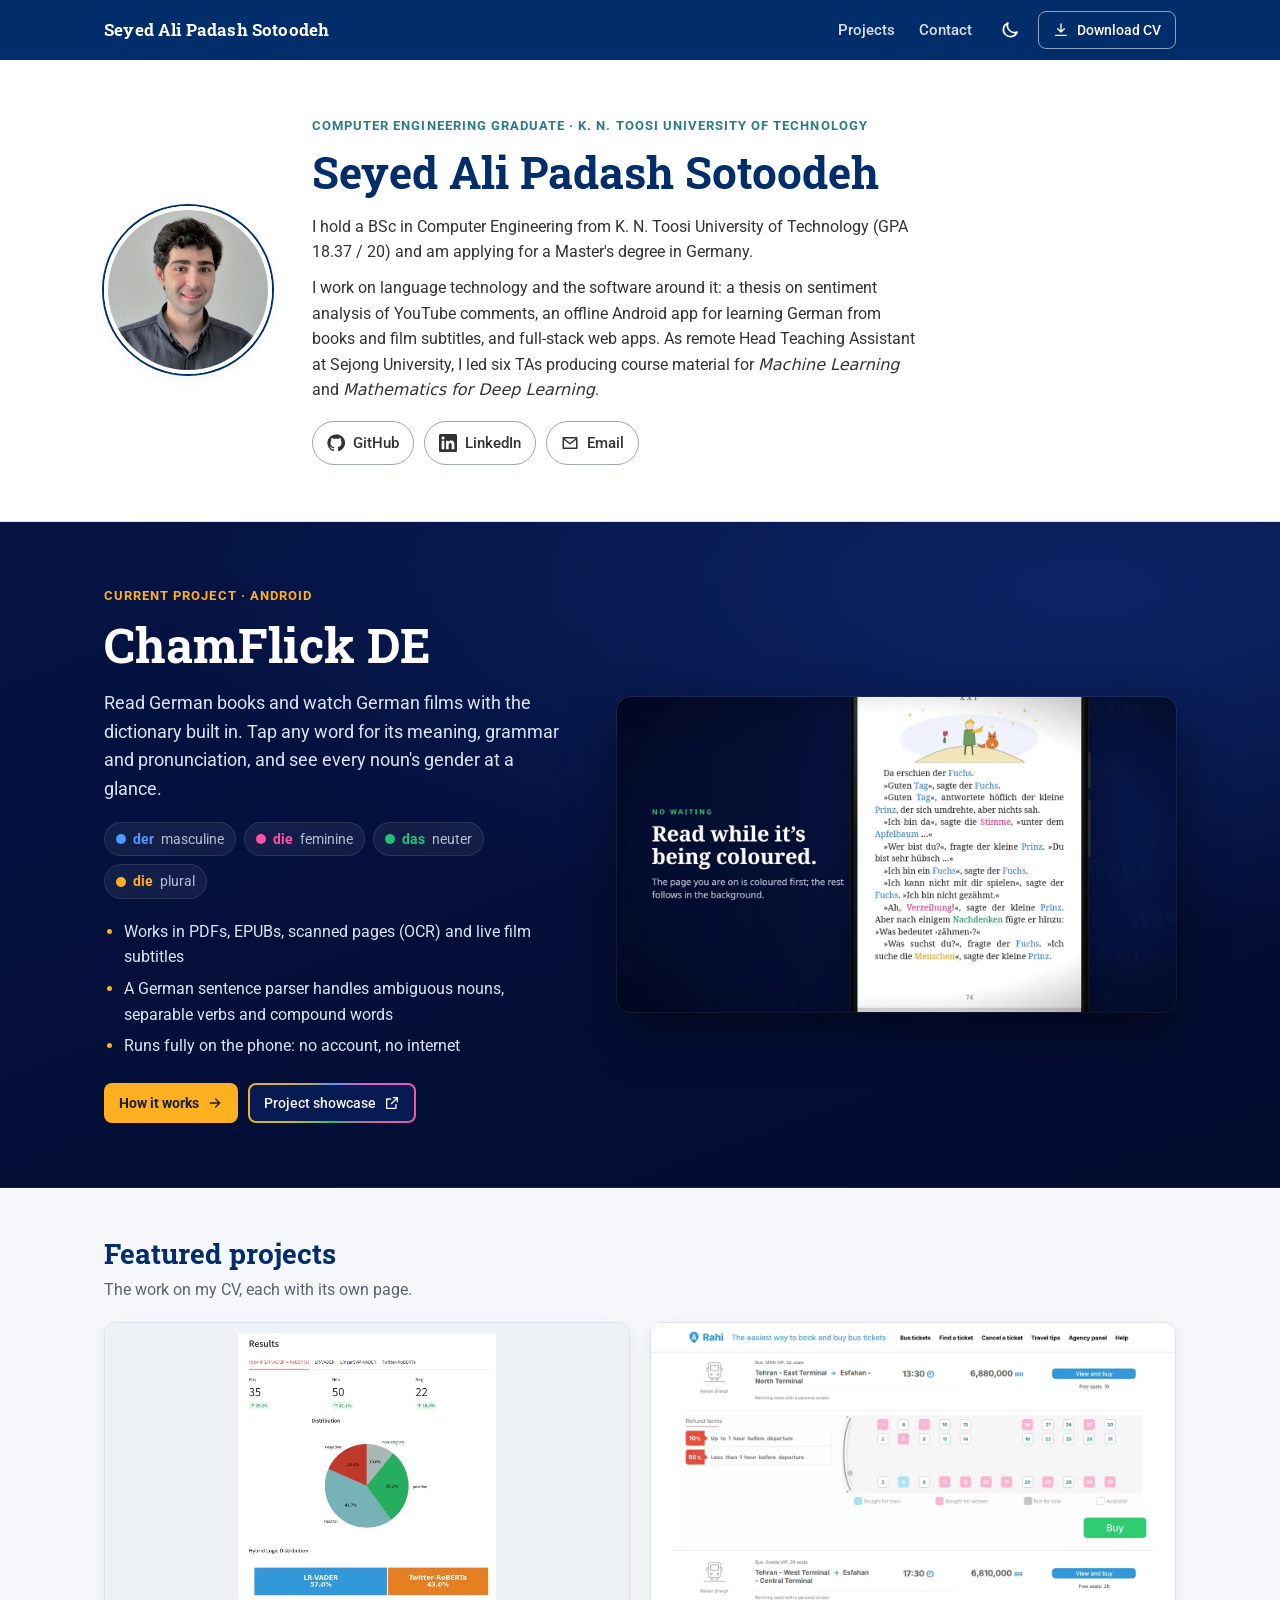
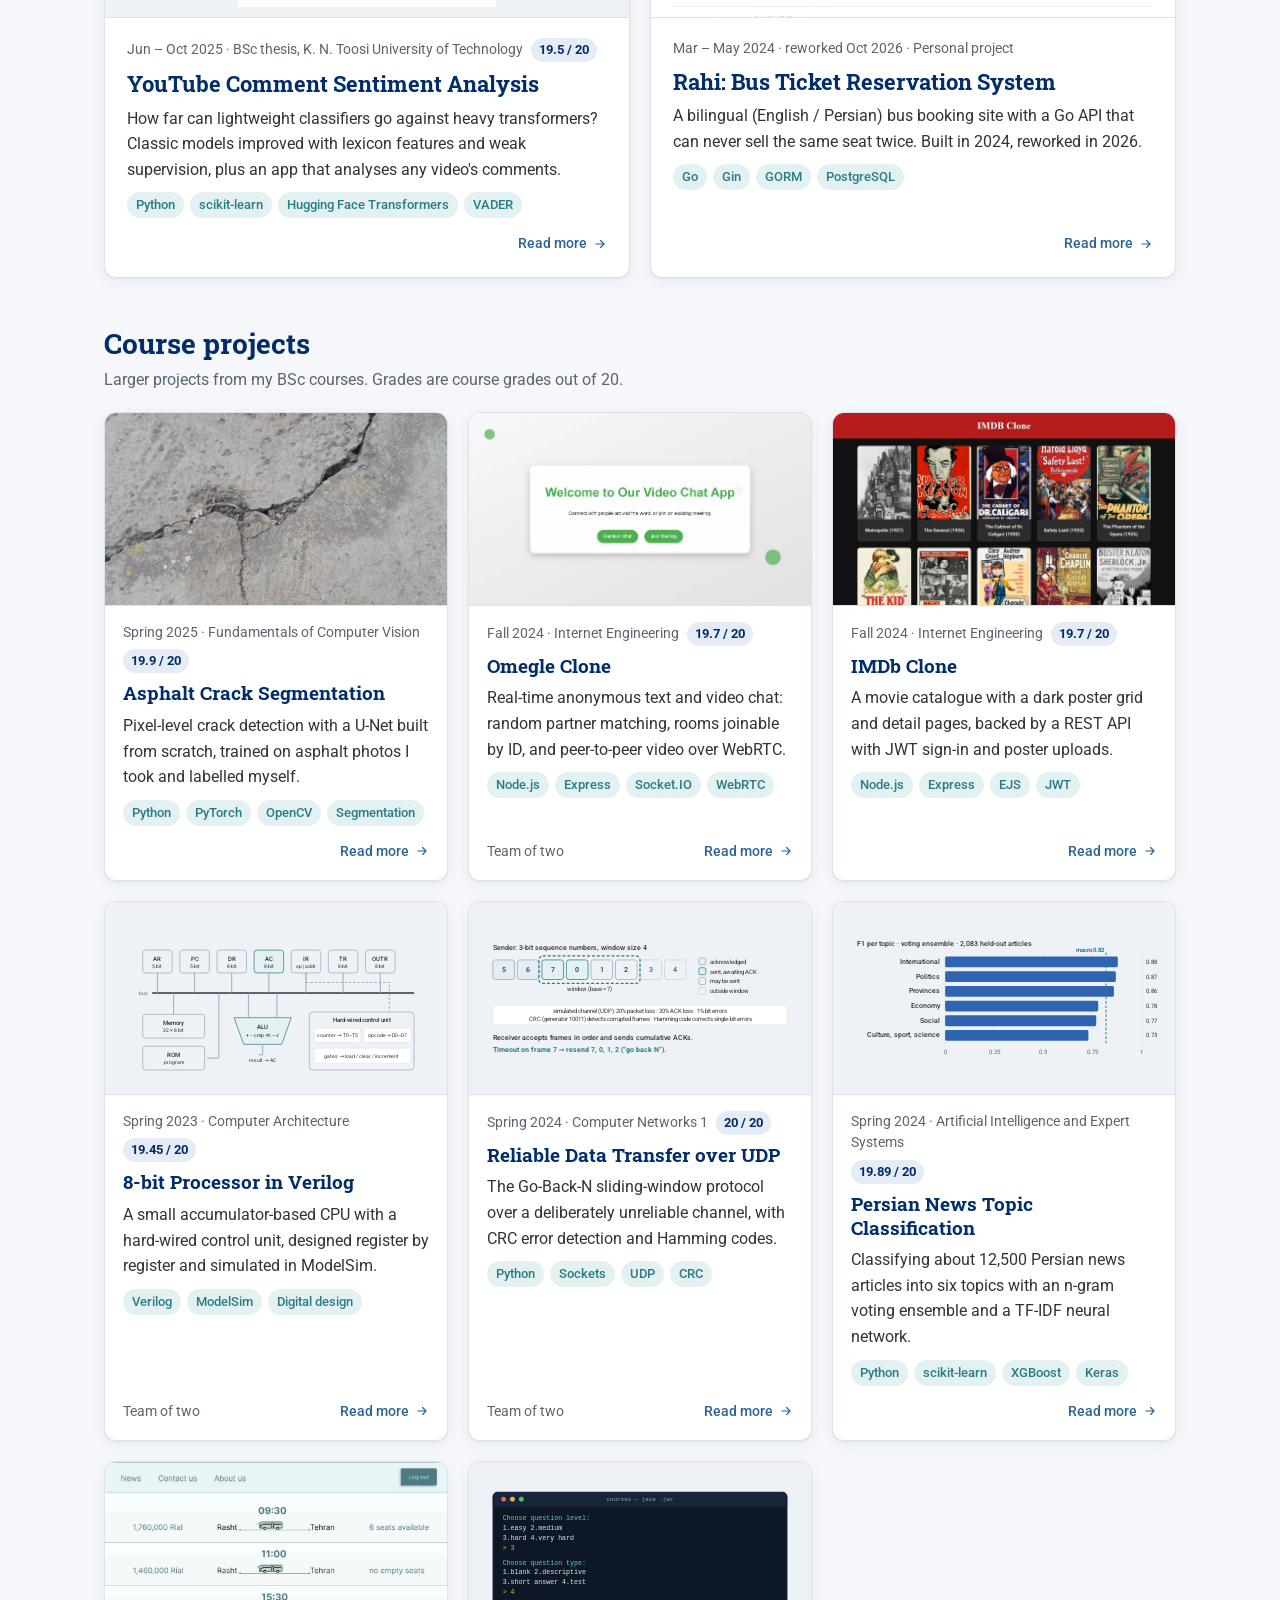
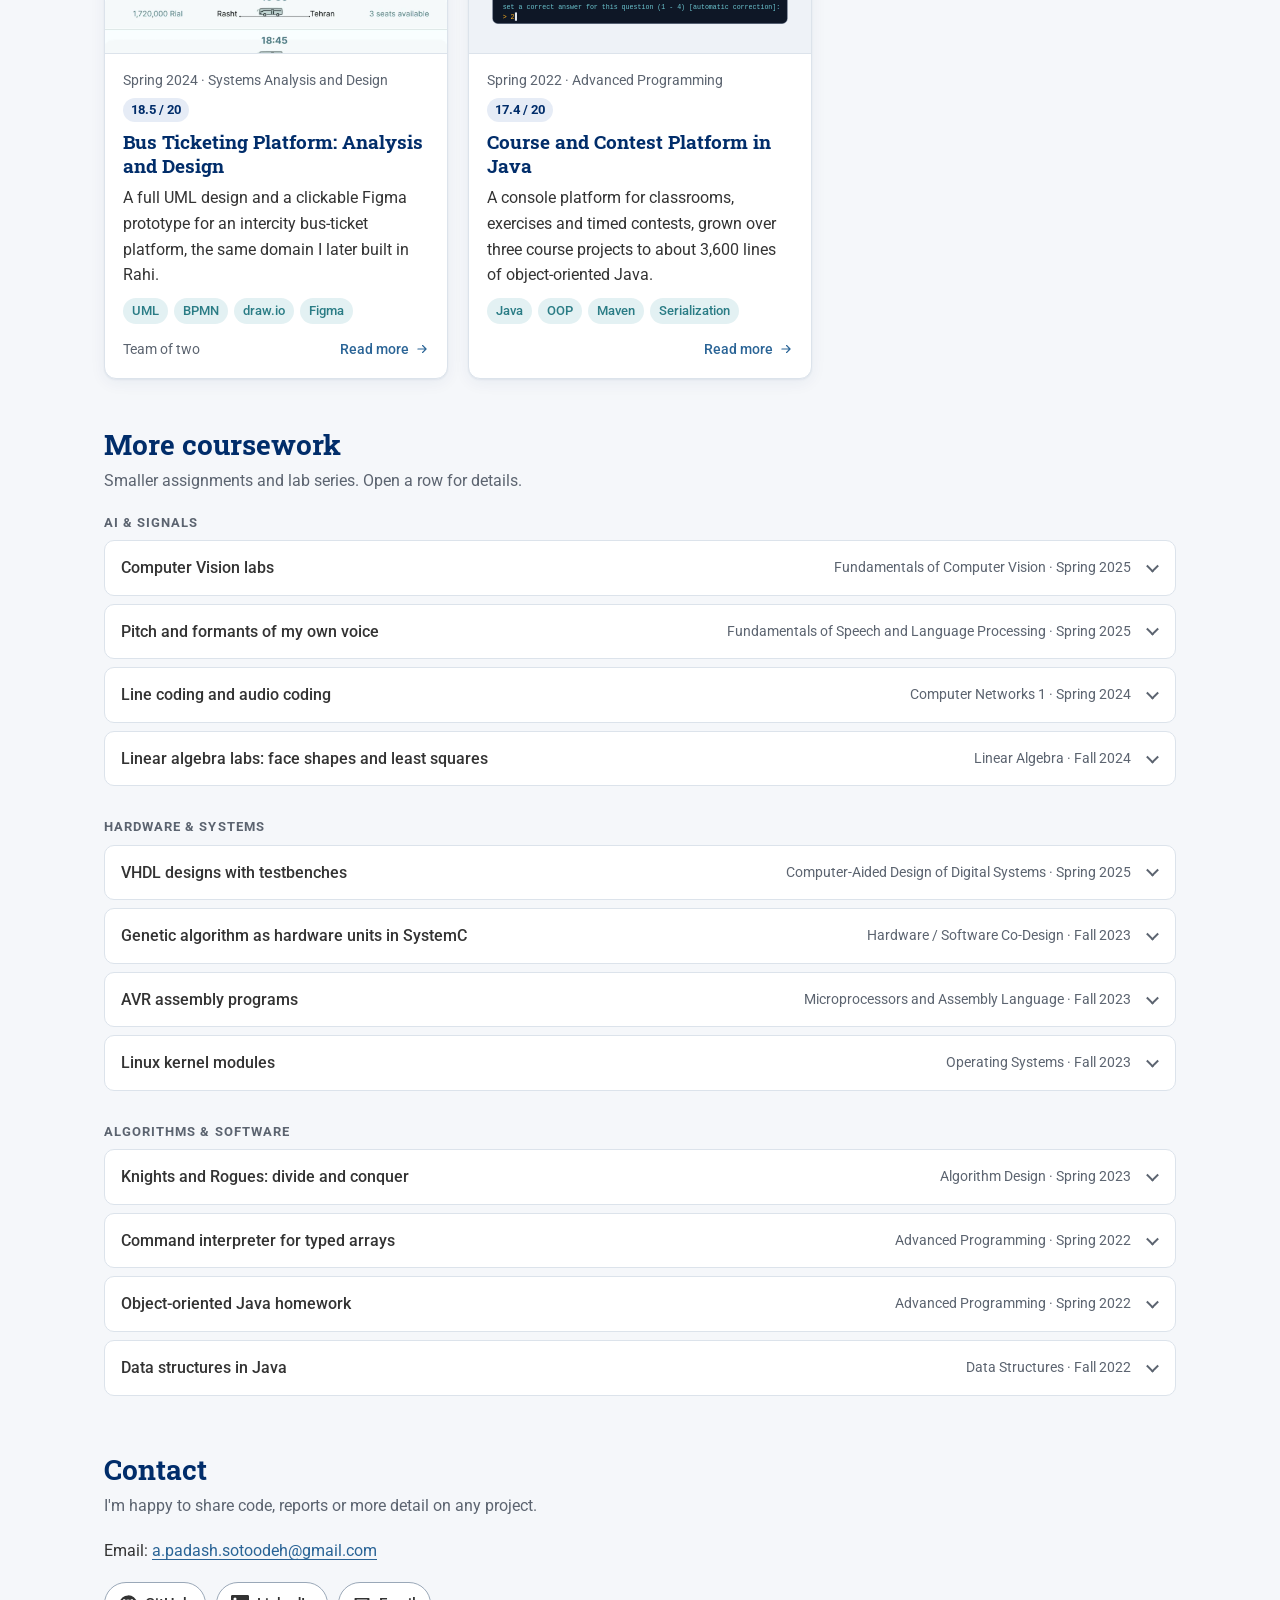
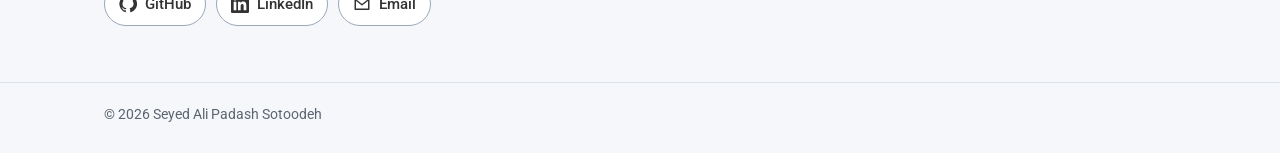
==== commit 3a1bc7aa: "Describe the thesis results as macro F1 on the original labelled test data" ====
--- a/index.html
+++ b/index.html
@@ -78,7 +78,7 @@
   <div class="card-body">
     <p class="card-meta">Jun – Oct 2025 · BSc thesis, K. N. Toosi University of Technology <span class="grade" title="Thesis grade">19.5 / 20</span></p>
     <h3 class="card-title">YouTube Comment Sentiment Analysis</h3>
-    <p class="card-summary">How closely can lightweight classifiers imitate a large transformer? Classic models improved with lexicon features and weak supervision, plus an app that analyses any video's comments.</p>
+    <p class="card-summary">How far can lightweight classifiers go against heavy transformers? Classic models improved with lexicon features and weak supervision, plus an app that analyses any video's comments.</p>
     <ul class="tags"><li>Python</li><li>scikit-learn</li><li>Hugging Face Transformers</li><li>VADER</li></ul>
     <p class="card-foot"><span class="more">Read more <svg viewBox="0 0 24 24" aria-hidden="true"><path fill="none" stroke="currentColor" stroke-width="2" stroke-linecap="round" stroke-linejoin="round" d="M5 12h14m-6-6 6 6-6 6"/></svg></span></p>
   </div>
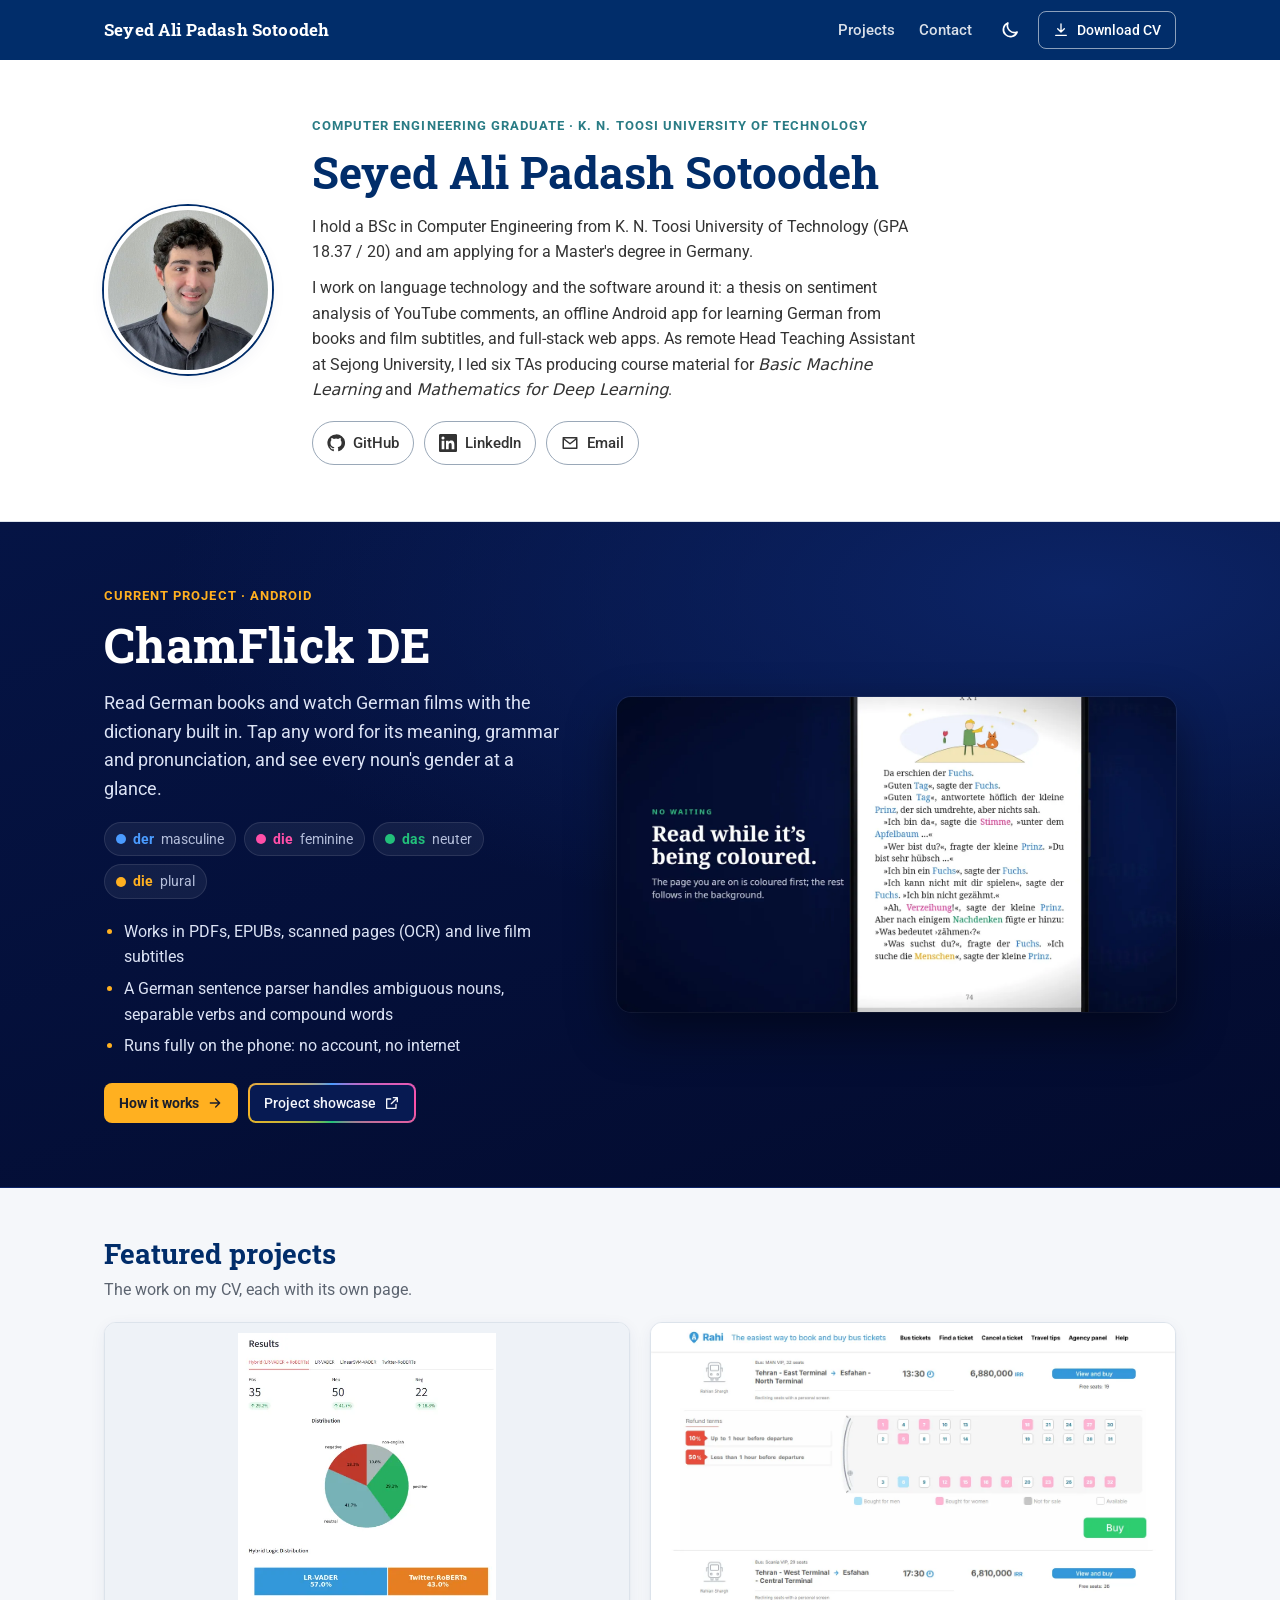
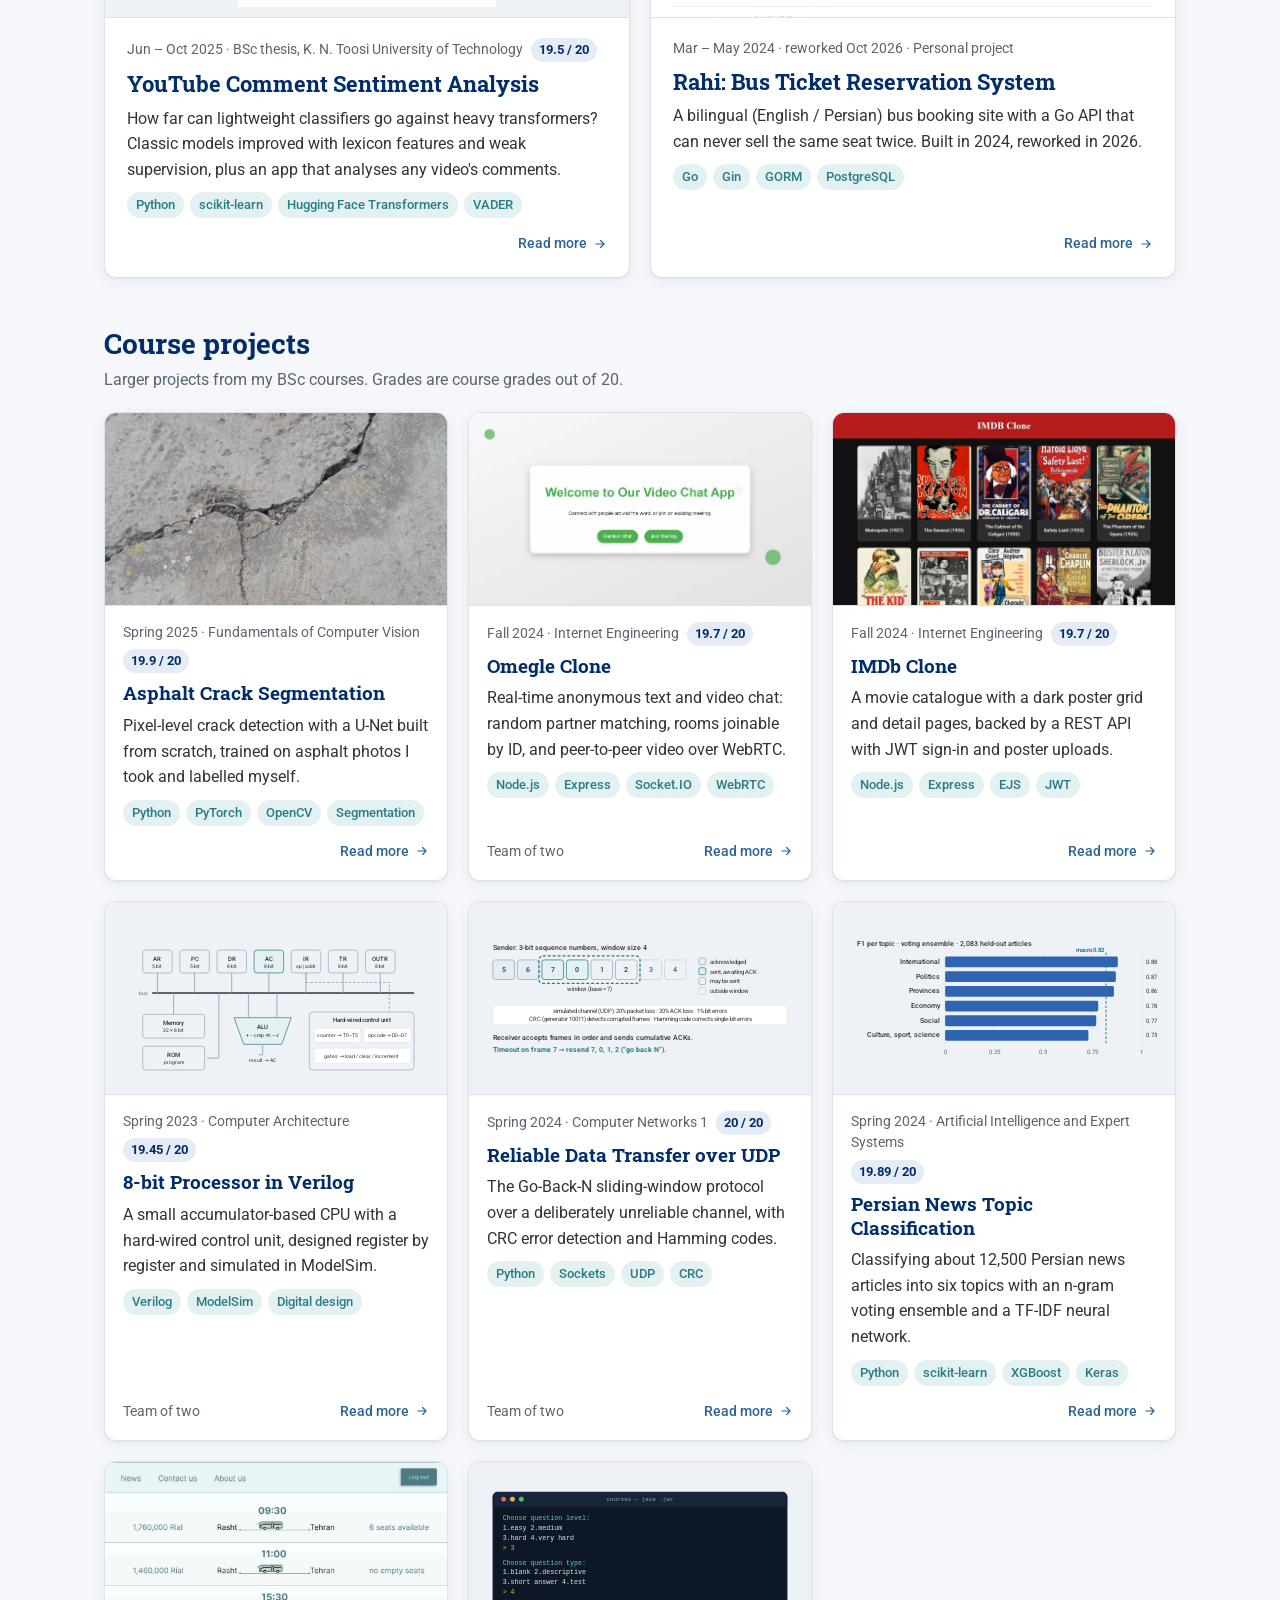
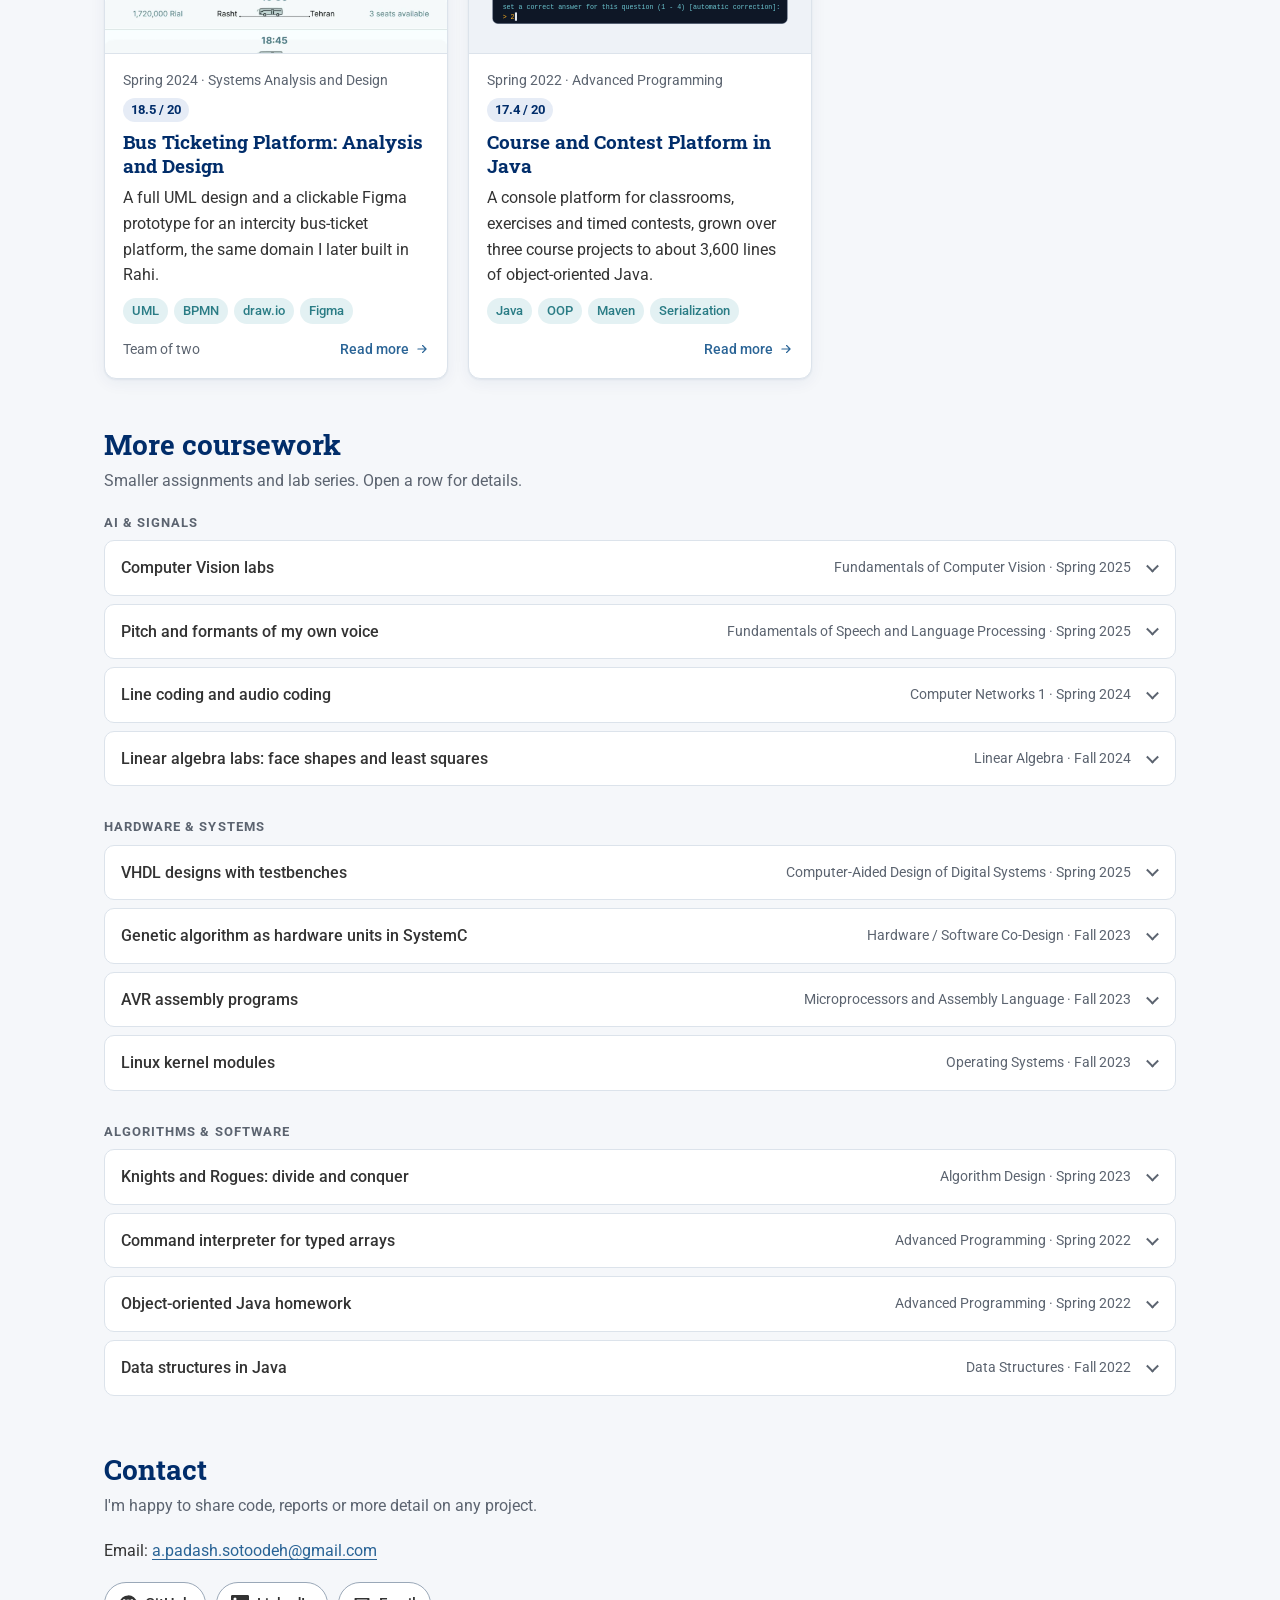
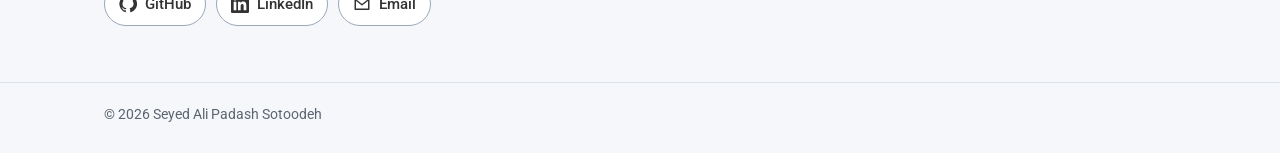
==== commit f200b9ea: "Use the course name Basic Machine Learning for the Sejong TA role" ====
--- a/index.html
+++ b/index.html
@@ -38,7 +38,7 @@
       <div class="intro-text">
         <p class="eyebrow">Computer Engineering graduate · K. N. Toosi University of Technology</p>
         <h1>Seyed Ali Padash Sotoodeh</h1>
-        <div class="about"><p>I hold a BSc in Computer Engineering from K. N. Toosi University of Technology (GPA 18.37 / 20) and am applying for a Master's degree in Germany.</p><p>I work on language technology and the software around it: a thesis on sentiment analysis of YouTube comments, an offline Android app for learning German from books and film subtitles, and full-stack web apps. As remote Head Teaching Assistant at Sejong University, I led six TAs producing course material for <em>Machine Learning</em> and <em>Mathematics for Deep Learning</em>.</p></div>
+        <div class="about"><p>I hold a BSc in Computer Engineering from K. N. Toosi University of Technology (GPA 18.37 / 20) and am applying for a Master's degree in Germany.</p><p>I work on language technology and the software around it: a thesis on sentiment analysis of YouTube comments, an offline Android app for learning German from books and film subtitles, and full-stack web apps. As remote Head Teaching Assistant at Sejong University, I led six TAs producing course material for <em>Basic Machine Learning</em> and <em>Mathematics for Deep Learning</em>.</p></div>
         <ul class="links">
         <li><a href="https://github.com/ali-padash" rel="me"><svg viewBox="0 0 24 24" aria-hidden="true"><path fill="currentColor" d="M12 .5a11.5 11.5 0 0 0-3.64 22.41c.58.1.79-.25.79-.56v-2c-3.2.7-3.88-1.37-3.88-1.37-.53-1.33-1.28-1.69-1.28-1.69-1.05-.71.08-.7.08-.7 1.16.08 1.77 1.19 1.77 1.19 1.03 1.77 2.7 1.26 3.36.96.1-.75.4-1.26.73-1.55-2.56-.29-5.25-1.28-5.25-5.68 0-1.26.45-2.28 1.19-3.09-.12-.29-.52-1.46.11-3.05 0 0 .97-.31 3.17 1.18a11 11 0 0 1 5.77 0c2.2-1.49 3.17-1.18 3.17-1.18.63 1.59.23 2.76.11 3.05.74.81 1.19 1.83 1.19 3.09 0 4.41-2.7 5.38-5.27 5.67.41.36.78 1.06.78 2.14v3.17c0 .31.21.67.8.56A11.5 11.5 0 0 0 12 .5Z"/></svg><span>GitHub</span></a></li>
         <li><a href="https://www.linkedin.com/in/alipadash/" rel="me"><svg viewBox="0 0 24 24" aria-hidden="true"><path fill="currentColor" d="M20.45 20.45h-3.56v-5.57c0-1.33-.02-3.04-1.85-3.04-1.86 0-2.14 1.45-2.14 2.94v5.67H9.34V9h3.42v1.56h.05c.48-.9 1.64-1.85 3.37-1.85 3.6 0 4.27 2.37 4.27 5.46v6.28ZM5.34 7.43a2.06 2.06 0 1 1 0-4.13 2.06 2.06 0 0 1 0 4.13ZM7.12 20.45H3.56V9h3.56v11.45ZM22.22 0H1.77C.79 0 0 .77 0 1.73v20.54C0 23.23.79 24 1.77 24h20.45c.98 0 1.78-.77 1.78-1.73V1.73C24 .77 23.2 0 22.22 0Z"/></svg><span>LinkedIn</span></a></li>
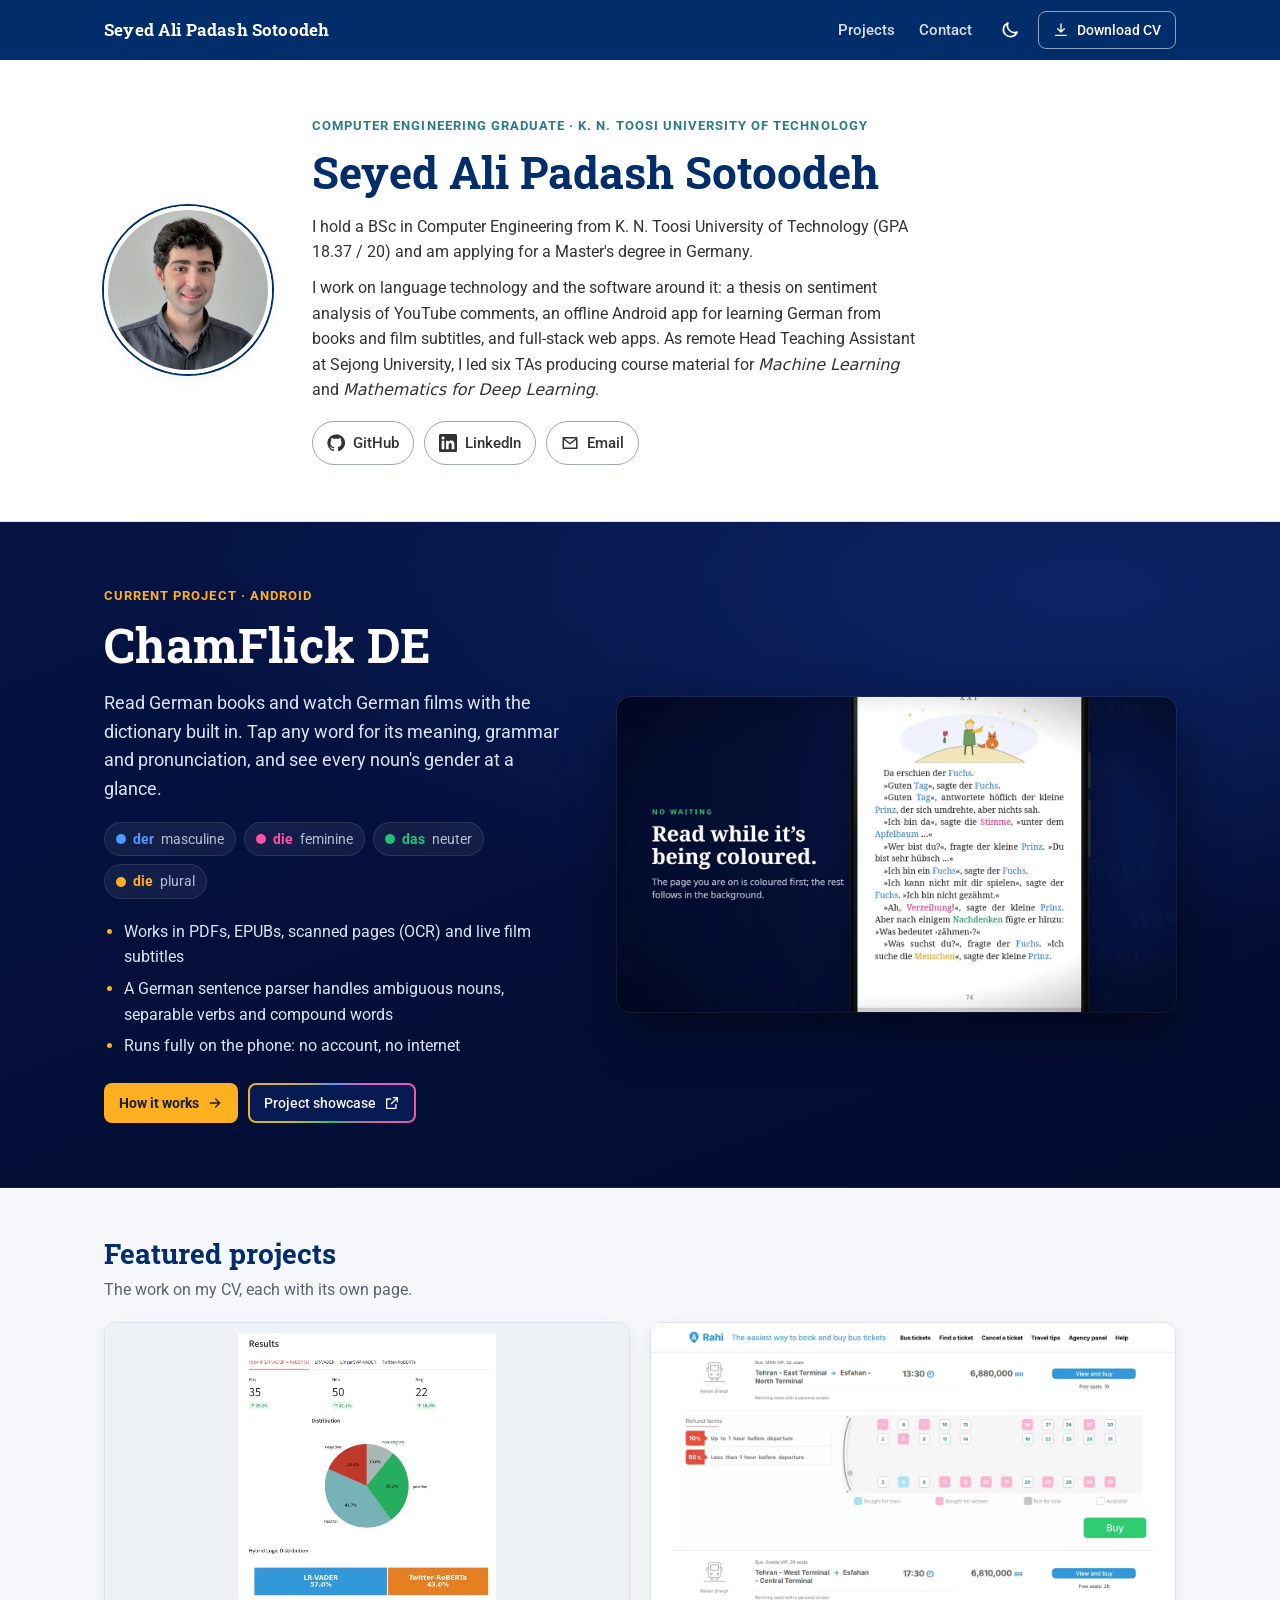
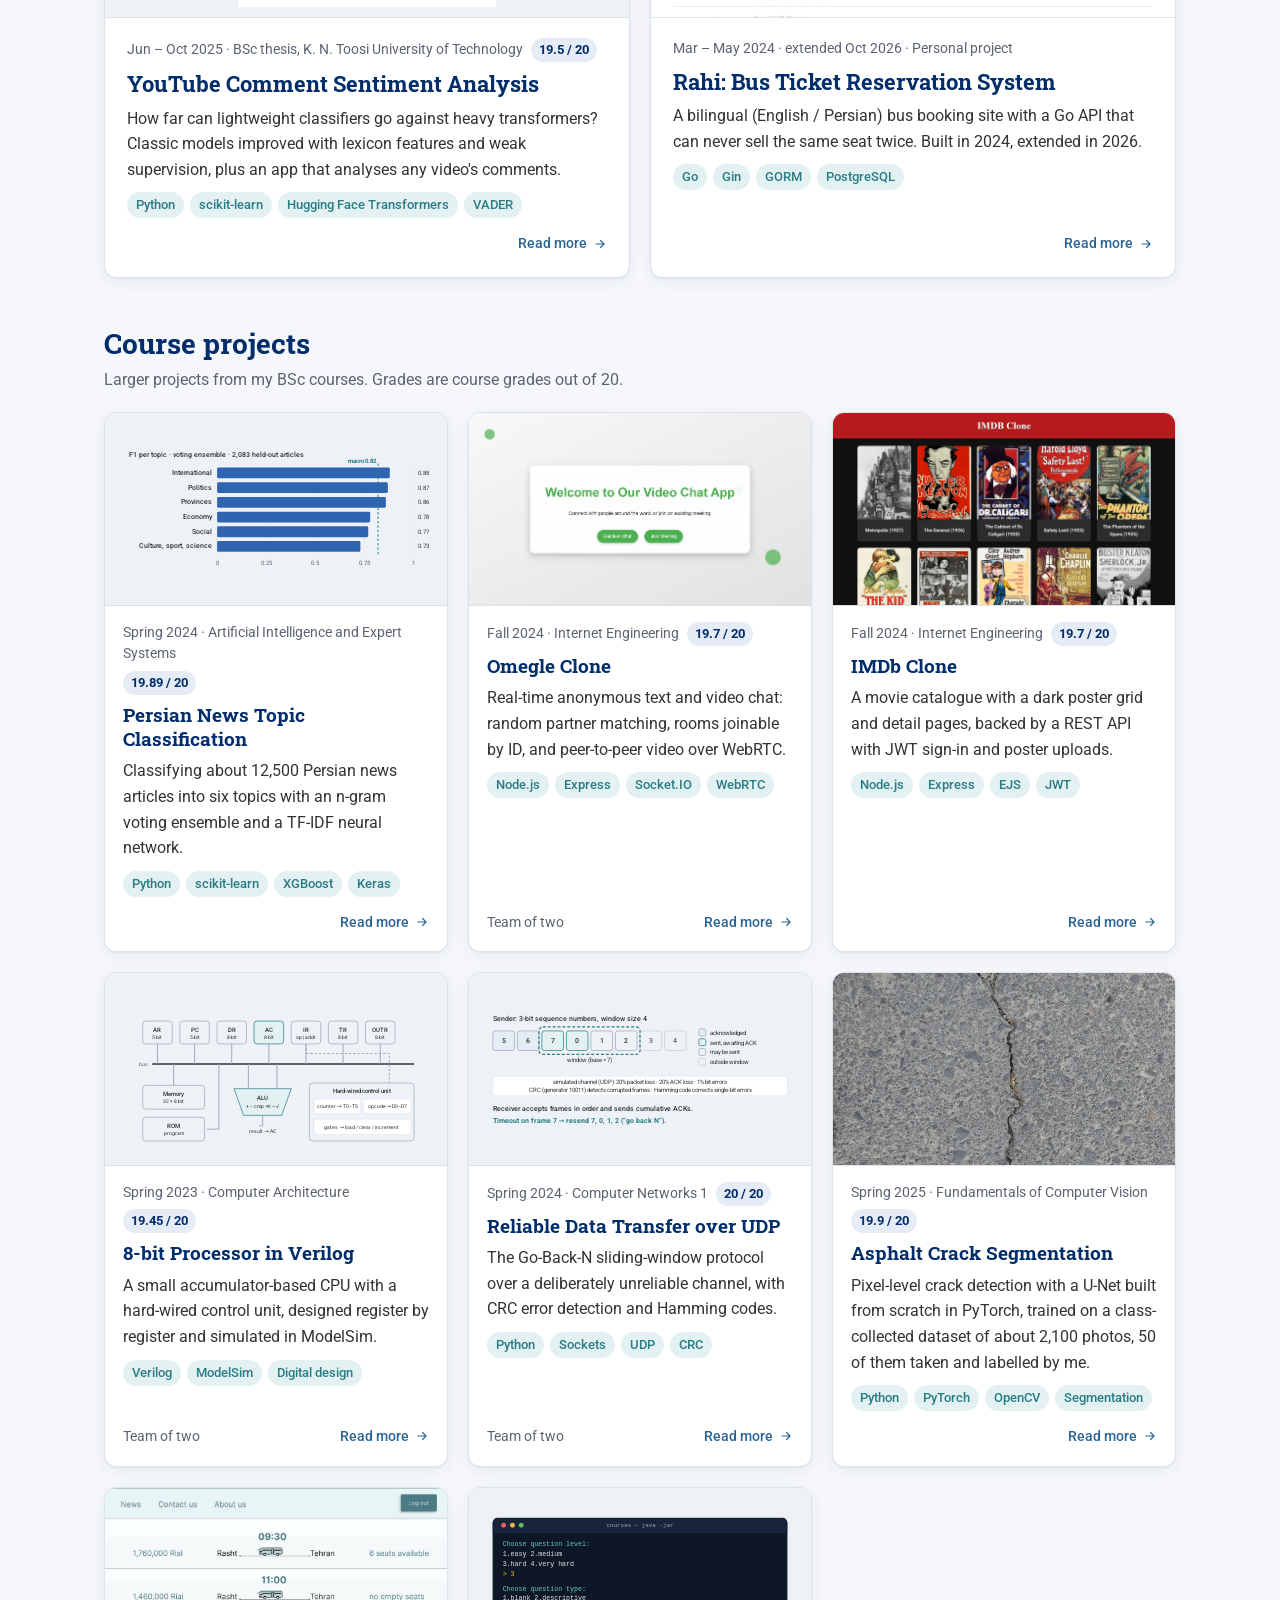
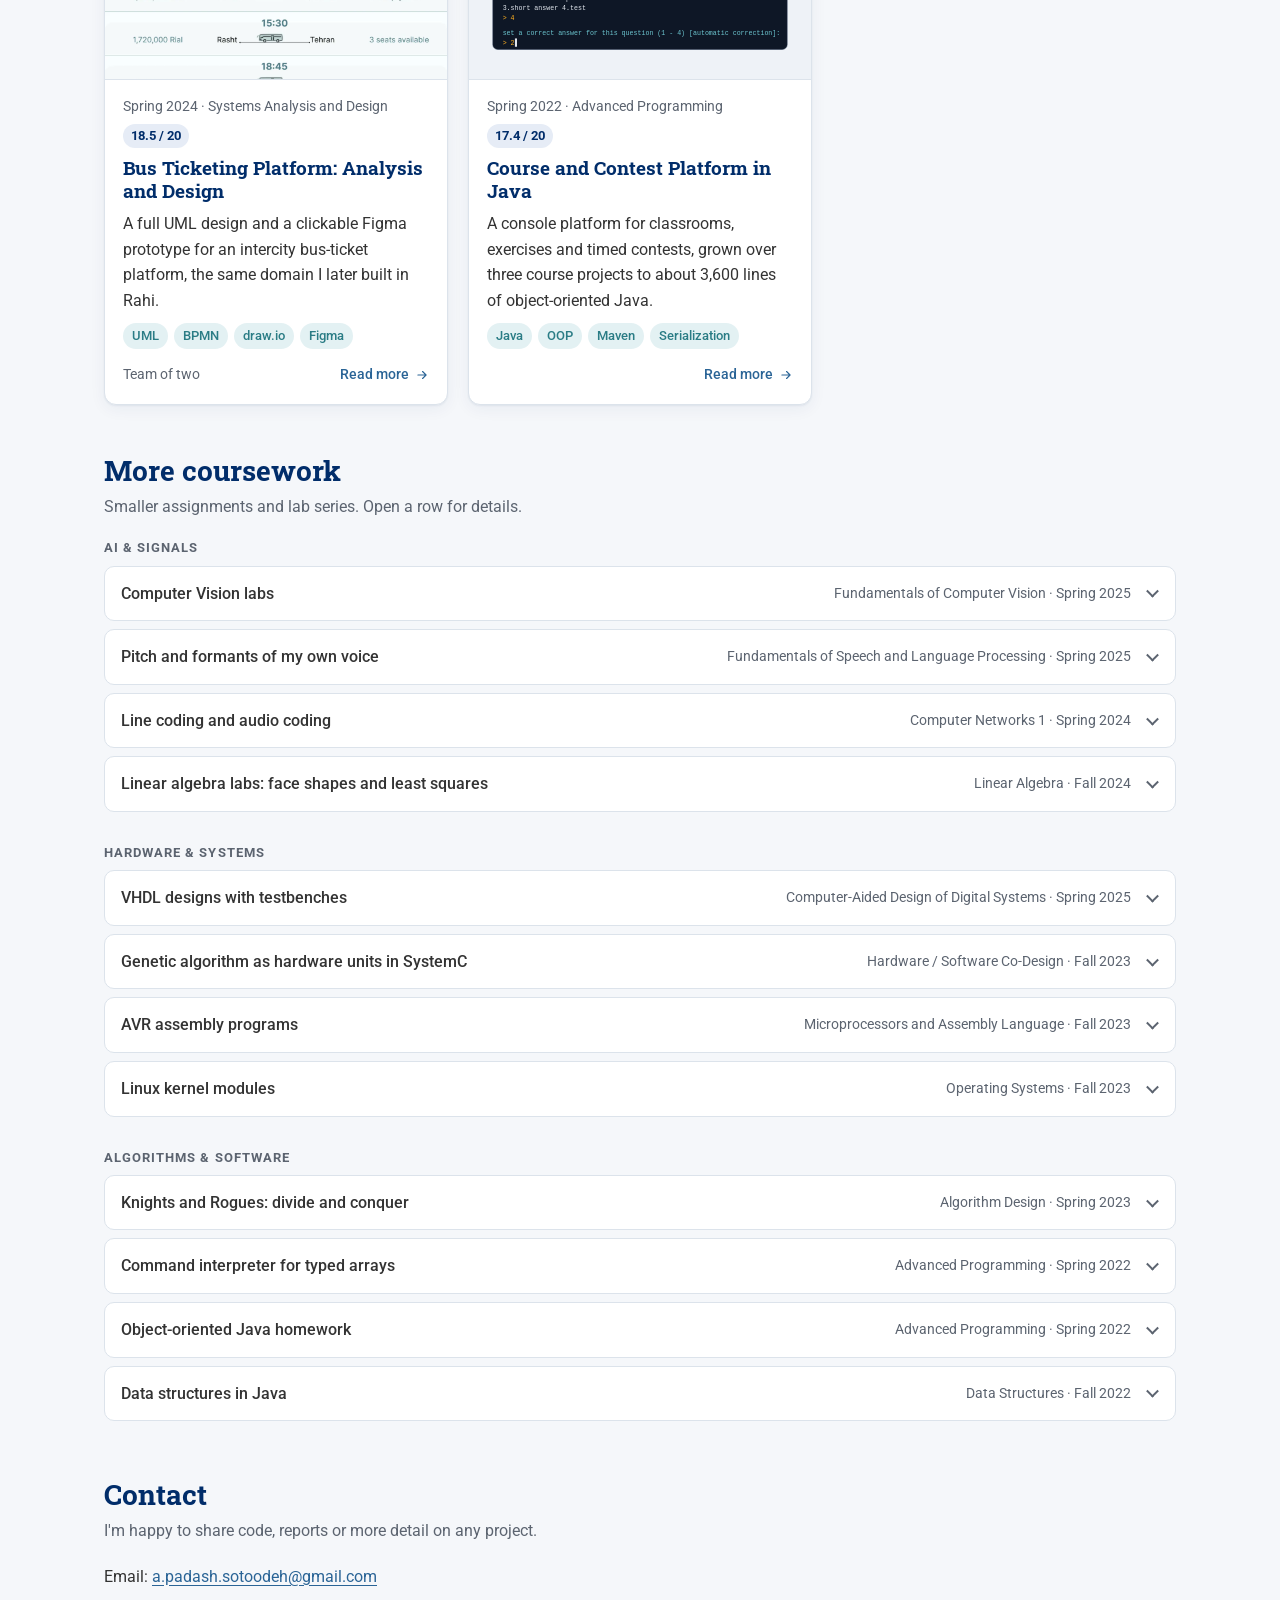
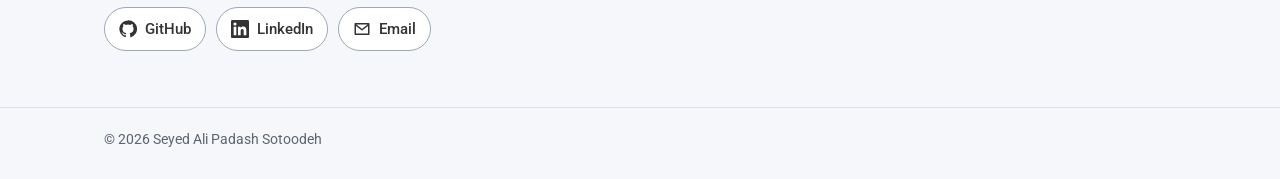
==== commit a198c2c3: "Portfolio website" ====
--- a/index.html
+++ b/index.html
@@ -38,7 +38,7 @@
       <div class="intro-text">
         <p class="eyebrow">Computer Engineering graduate · K. N. Toosi University of Technology</p>
         <h1>Seyed Ali Padash Sotoodeh</h1>
-        <div class="about"><p>I hold a BSc in Computer Engineering from K. N. Toosi University of Technology (GPA 18.37 / 20) and am applying for a Master's degree in Germany.</p><p>I work on language technology and the software around it: a thesis on sentiment analysis of YouTube comments, an offline Android app for learning German from books and film subtitles, and full-stack web apps. As remote Head Teaching Assistant at Sejong University, I led six TAs producing course material for <em>Basic Machine Learning</em> and <em>Mathematics for Deep Learning</em>.</p></div>
+        <div class="about"><p>I hold a BSc in Computer Engineering from K. N. Toosi University of Technology (GPA 18.37 / 20) and am applying for a Master's degree in Germany.</p><p>I work on language technology and the software around it: a thesis on sentiment analysis of YouTube comments, an offline Android app for learning German from books and film subtitles, and full-stack web apps. As remote Head Teaching Assistant at Sejong University, I led six TAs producing course material for <em>Machine Learning</em> and <em>Mathematics for Deep Learning</em>.</p></div>
         <ul class="links">
         <li><a href="https://github.com/ali-padash" rel="me"><svg viewBox="0 0 24 24" aria-hidden="true"><path fill="currentColor" d="M12 .5a11.5 11.5 0 0 0-3.64 22.41c.58.1.79-.25.79-.56v-2c-3.2.7-3.88-1.37-3.88-1.37-.53-1.33-1.28-1.69-1.28-1.69-1.05-.71.08-.7.08-.7 1.16.08 1.77 1.19 1.77 1.19 1.03 1.77 2.7 1.26 3.36.96.1-.75.4-1.26.73-1.55-2.56-.29-5.25-1.28-5.25-5.68 0-1.26.45-2.28 1.19-3.09-.12-.29-.52-1.46.11-3.05 0 0 .97-.31 3.17 1.18a11 11 0 0 1 5.77 0c2.2-1.49 3.17-1.18 3.17-1.18.63 1.59.23 2.76.11 3.05.74.81 1.19 1.83 1.19 3.09 0 4.41-2.7 5.38-5.27 5.67.41.36.78 1.06.78 2.14v3.17c0 .31.21.67.8.56A11.5 11.5 0 0 0 12 .5Z"/></svg><span>GitHub</span></a></li>
         <li><a href="https://www.linkedin.com/in/alipadash/" rel="me"><svg viewBox="0 0 24 24" aria-hidden="true"><path fill="currentColor" d="M20.45 20.45h-3.56v-5.57c0-1.33-.02-3.04-1.85-3.04-1.86 0-2.14 1.45-2.14 2.94v5.67H9.34V9h3.42v1.56h.05c.48-.9 1.64-1.85 3.37-1.85 3.6 0 4.27 2.37 4.27 5.46v6.28ZM5.34 7.43a2.06 2.06 0 1 1 0-4.13 2.06 2.06 0 0 1 0 4.13ZM7.12 20.45H3.56V9h3.56v11.45ZM22.22 0H1.77C.79 0 0 .77 0 1.73v20.54C0 23.23.79 24 1.77 24h20.45c.98 0 1.78-.77 1.78-1.73V1.73C24 .77 23.2 0 22.22 0Z"/></svg><span>LinkedIn</span></a></li>
@@ -86,9 +86,9 @@
   <a class="card-link" href="projects/rahi.html" aria-label="Rahi: Bus Ticket Reservation System: read more"></a>
   <div class="card-media"><img src="img/rahi/results-en.webp" alt="Search results with the seat map of one trip opened" loading="lazy" decoding="async"></div>
   <div class="card-body">
-    <p class="card-meta">Mar – May 2024 · reworked Oct 2026 · Personal project </p>
+    <p class="card-meta">Mar – May 2024 · extended Oct 2026 · Personal project </p>
     <h3 class="card-title">Rahi: Bus Ticket Reservation System</h3>
-    <p class="card-summary">A bilingual (English / Persian) bus booking site with a Go API that can never sell the same seat twice. Built in 2024, reworked in 2026.</p>
+    <p class="card-summary">A bilingual (English / Persian) bus booking site with a Go API that can never sell the same seat twice. Built in 2024, extended in 2026.</p>
     <ul class="tags"><li>Go</li><li>Gin</li><li>GORM</li><li>PostgreSQL</li></ul>
     <p class="card-foot"><span class="more">Read more <svg viewBox="0 0 24 24" aria-hidden="true"><path fill="none" stroke="currentColor" stroke-width="2" stroke-linecap="round" stroke-linejoin="round" d="M5 12h14m-6-6 6 6-6 6"/></svg></span></p>
   </div>
@@ -101,13 +101,38 @@
       <p>Larger projects from my BSc courses. Grades are course grades out of 20.</p>
     </header>
     <div class="grid grid-t2"><article class="card card-t2">
-  <a class="card-link" href="projects/crack-segmentation.html" aria-label="Asphalt Crack Segmentation: read more"></a>
-  <div class="card-media"><img src="img/crack-segmentation/asphalt-3.webp" alt="Photo of a wide crack running across asphalt" loading="lazy" decoding="async" style="object-position:center"></div>
-  <div class="card-body">
-    <p class="card-meta">Spring 2025 · Fundamentals of Computer Vision <span class="grade" title="Course grade">19.9 / 20</span></p>
-    <h3 class="card-title">Asphalt Crack Segmentation</h3>
-    <p class="card-summary">Pixel-level crack detection with a U-Net built from scratch, trained on asphalt photos I took and labelled myself.</p>
-    <ul class="tags"><li>Python</li><li>PyTorch</li><li>OpenCV</li><li>Segmentation</li></ul>
+  <a class="card-link" href="projects/news-classification.html" aria-label="Persian News Topic Classification: read more"></a>
+  <div class="card-media media-diagram" aria-hidden="true"><svg viewBox="0 0 640 260" xmlns="http://www.w3.org/2000/svg" class="diagram" role="img" aria-labelledby="f1-t">
+  <title id="f1-t">Per-topic F1 scores of the voting ensemble on 2,083 held-out articles: international 0.88, politics 0.87, provinces 0.86, economy 0.78, social 0.77, culture, sport and science 0.73; macro average 0.82</title>
+  <text class="d-label" x="20" y="24">F1 per topic · voting ensemble · 2,083 held-out articles</text>
+  <!-- scale: 0 → x=200, 1.0 → x=600 (400 px) -->
+  <g class="d-grid">
+    <line x1="200" y1="40" x2="200" y2="226"/><line x1="300" y1="40" x2="300" y2="226"/>
+    <line x1="400" y1="40" x2="400" y2="226"/><line x1="500" y1="40" x2="500" y2="226"/>
+    <line x1="600" y1="40" x2="600" y2="226"/>
+  </g>
+  <g class="d-small d-muted">
+    <text x="200" y="244" text-anchor="middle">0</text><text x="300" y="244" text-anchor="middle">0.25</text>
+    <text x="400" y="244" text-anchor="middle">0.5</text><text x="500" y="244" text-anchor="middle">0.75</text>
+    <text x="600" y="244" text-anchor="middle">1</text>
+  </g>
+  <g class="d-bars">
+    <text class="d-label" x="190" y="61" text-anchor="end">International</text><rect class="d-bar" x="200" y="46" width="352" height="22" rx="3"/><text class="d-small" x="632" y="61" text-anchor="end">0.88</text>
+    <text class="d-label" x="190" y="91" text-anchor="end">Politics</text><rect class="d-bar" x="200" y="76" width="348" height="22" rx="3"/><text class="d-small" x="632" y="91" text-anchor="end">0.87</text>
+    <text class="d-label" x="190" y="121" text-anchor="end">Provinces</text><rect class="d-bar" x="200" y="106" width="344" height="22" rx="3"/><text class="d-small" x="632" y="121" text-anchor="end">0.86</text>
+    <text class="d-label" x="190" y="151" text-anchor="end">Economy</text><rect class="d-bar" x="200" y="136" width="312" height="22" rx="3"/><text class="d-small" x="632" y="151" text-anchor="end">0.78</text>
+    <text class="d-label" x="190" y="181" text-anchor="end">Social</text><rect class="d-bar" x="200" y="166" width="308" height="22" rx="3"/><text class="d-small" x="632" y="181" text-anchor="end">0.77</text>
+    <text class="d-label" x="190" y="211" text-anchor="end">Culture, sport, science</text><rect class="d-bar" x="200" y="196" width="292" height="22" rx="3"/><text class="d-small" x="632" y="211" text-anchor="end">0.73</text>
+  </g>
+  <line class="d-wire d-dash d-accent-line" x1="528" y1="38" x2="528" y2="226"/>
+  <text class="d-small d-accent-text" x="524" y="36" text-anchor="end">macro 0.82</text>
+</svg>
+</div>
+  <div class="card-body">
+    <p class="card-meta">Spring 2024 · Artificial Intelligence and Expert Systems <span class="grade" title="Course grade">19.89 / 20</span></p>
+    <h3 class="card-title">Persian News Topic Classification</h3>
+    <p class="card-summary">Classifying about 12,500 Persian news articles into six topics with an n-gram voting ensemble and a TF-IDF neural network.</p>
+    <ul class="tags"><li>Python</li><li>scikit-learn</li><li>XGBoost</li><li>Keras</li></ul>
     <p class="card-foot"><span class="more">Read more <svg viewBox="0 0 24 24" aria-hidden="true"><path fill="none" stroke="currentColor" stroke-width="2" stroke-linecap="round" stroke-linejoin="round" d="M5 12h14m-6-6 6 6-6 6"/></svg></span></p>
   </div>
 </article><article class="card card-t2">
@@ -221,38 +246,13 @@
     <p class="card-foot"><span class="team">Team of two</span><span class="more">Read more <svg viewBox="0 0 24 24" aria-hidden="true"><path fill="none" stroke="currentColor" stroke-width="2" stroke-linecap="round" stroke-linejoin="round" d="M5 12h14m-6-6 6 6-6 6"/></svg></span></p>
   </div>
 </article><article class="card card-t2">
-  <a class="card-link" href="projects/news-classification.html" aria-label="Persian News Topic Classification: read more"></a>
-  <div class="card-media media-diagram" aria-hidden="true"><svg viewBox="0 0 640 260" xmlns="http://www.w3.org/2000/svg" class="diagram" role="img" aria-labelledby="f1-t">
-  <title id="f1-t">Per-topic F1 scores of the voting ensemble on 2,083 held-out articles: international 0.88, politics 0.87, provinces 0.86, economy 0.78, social 0.77, culture, sport and science 0.73; macro average 0.82</title>
-  <text class="d-label" x="20" y="24">F1 per topic · voting ensemble · 2,083 held-out articles</text>
-  <!-- scale: 0 → x=200, 1.0 → x=600 (400 px) -->
-  <g class="d-grid">
-    <line x1="200" y1="40" x2="200" y2="226"/><line x1="300" y1="40" x2="300" y2="226"/>
-    <line x1="400" y1="40" x2="400" y2="226"/><line x1="500" y1="40" x2="500" y2="226"/>
-    <line x1="600" y1="40" x2="600" y2="226"/>
-  </g>
-  <g class="d-small d-muted">
-    <text x="200" y="244" text-anchor="middle">0</text><text x="300" y="244" text-anchor="middle">0.25</text>
-    <text x="400" y="244" text-anchor="middle">0.5</text><text x="500" y="244" text-anchor="middle">0.75</text>
-    <text x="600" y="244" text-anchor="middle">1</text>
-  </g>
-  <g class="d-bars">
-    <text class="d-label" x="190" y="61" text-anchor="end">International</text><rect class="d-bar" x="200" y="46" width="352" height="22" rx="3"/><text class="d-small" x="632" y="61" text-anchor="end">0.88</text>
-    <text class="d-label" x="190" y="91" text-anchor="end">Politics</text><rect class="d-bar" x="200" y="76" width="348" height="22" rx="3"/><text class="d-small" x="632" y="91" text-anchor="end">0.87</text>
-    <text class="d-label" x="190" y="121" text-anchor="end">Provinces</text><rect class="d-bar" x="200" y="106" width="344" height="22" rx="3"/><text class="d-small" x="632" y="121" text-anchor="end">0.86</text>
-    <text class="d-label" x="190" y="151" text-anchor="end">Economy</text><rect class="d-bar" x="200" y="136" width="312" height="22" rx="3"/><text class="d-small" x="632" y="151" text-anchor="end">0.78</text>
-    <text class="d-label" x="190" y="181" text-anchor="end">Social</text><rect class="d-bar" x="200" y="166" width="308" height="22" rx="3"/><text class="d-small" x="632" y="181" text-anchor="end">0.77</text>
-    <text class="d-label" x="190" y="211" text-anchor="end">Culture, sport, science</text><rect class="d-bar" x="200" y="196" width="292" height="22" rx="3"/><text class="d-small" x="632" y="211" text-anchor="end">0.73</text>
-  </g>
-  <line class="d-wire d-dash d-accent-line" x1="528" y1="38" x2="528" y2="226"/>
-  <text class="d-small d-accent-text" x="524" y="36" text-anchor="end">macro 0.82</text>
-</svg>
-</div>
-  <div class="card-body">
-    <p class="card-meta">Spring 2024 · Artificial Intelligence and Expert Systems <span class="grade" title="Course grade">19.89 / 20</span></p>
-    <h3 class="card-title">Persian News Topic Classification</h3>
-    <p class="card-summary">Classifying about 12,500 Persian news articles into six topics with an n-gram voting ensemble and a TF-IDF neural network.</p>
-    <ul class="tags"><li>Python</li><li>scikit-learn</li><li>XGBoost</li><li>Keras</li></ul>
+  <a class="card-link" href="projects/crack-segmentation.html" aria-label="Asphalt Crack Segmentation: read more"></a>
+  <div class="card-media"><img src="img/crack-segmentation/crack-1.webp" alt="Photo of a crack running down grey asphalt and branching at the bottom" loading="lazy" decoding="async" style="object-position:center"></div>
+  <div class="card-body">
+    <p class="card-meta">Spring 2025 · Fundamentals of Computer Vision <span class="grade" title="Course grade">19.9 / 20</span></p>
+    <h3 class="card-title">Asphalt Crack Segmentation</h3>
+    <p class="card-summary">Pixel-level crack detection with a U-Net built from scratch in PyTorch, trained on a class-collected dataset of about 2,100 photos, 50 of them taken and labelled by me.</p>
+    <ul class="tags"><li>Python</li><li>PyTorch</li><li>OpenCV</li><li>Segmentation</li></ul>
     <p class="card-foot"><span class="more">Read more <svg viewBox="0 0 24 24" aria-hidden="true"><path fill="none" stroke="currentColor" stroke-width="2" stroke-linecap="round" stroke-linejoin="round" d="M5 12h14m-6-6 6 6-6 6"/></svg></span></p>
   </div>
 </article><article class="card card-t2">
